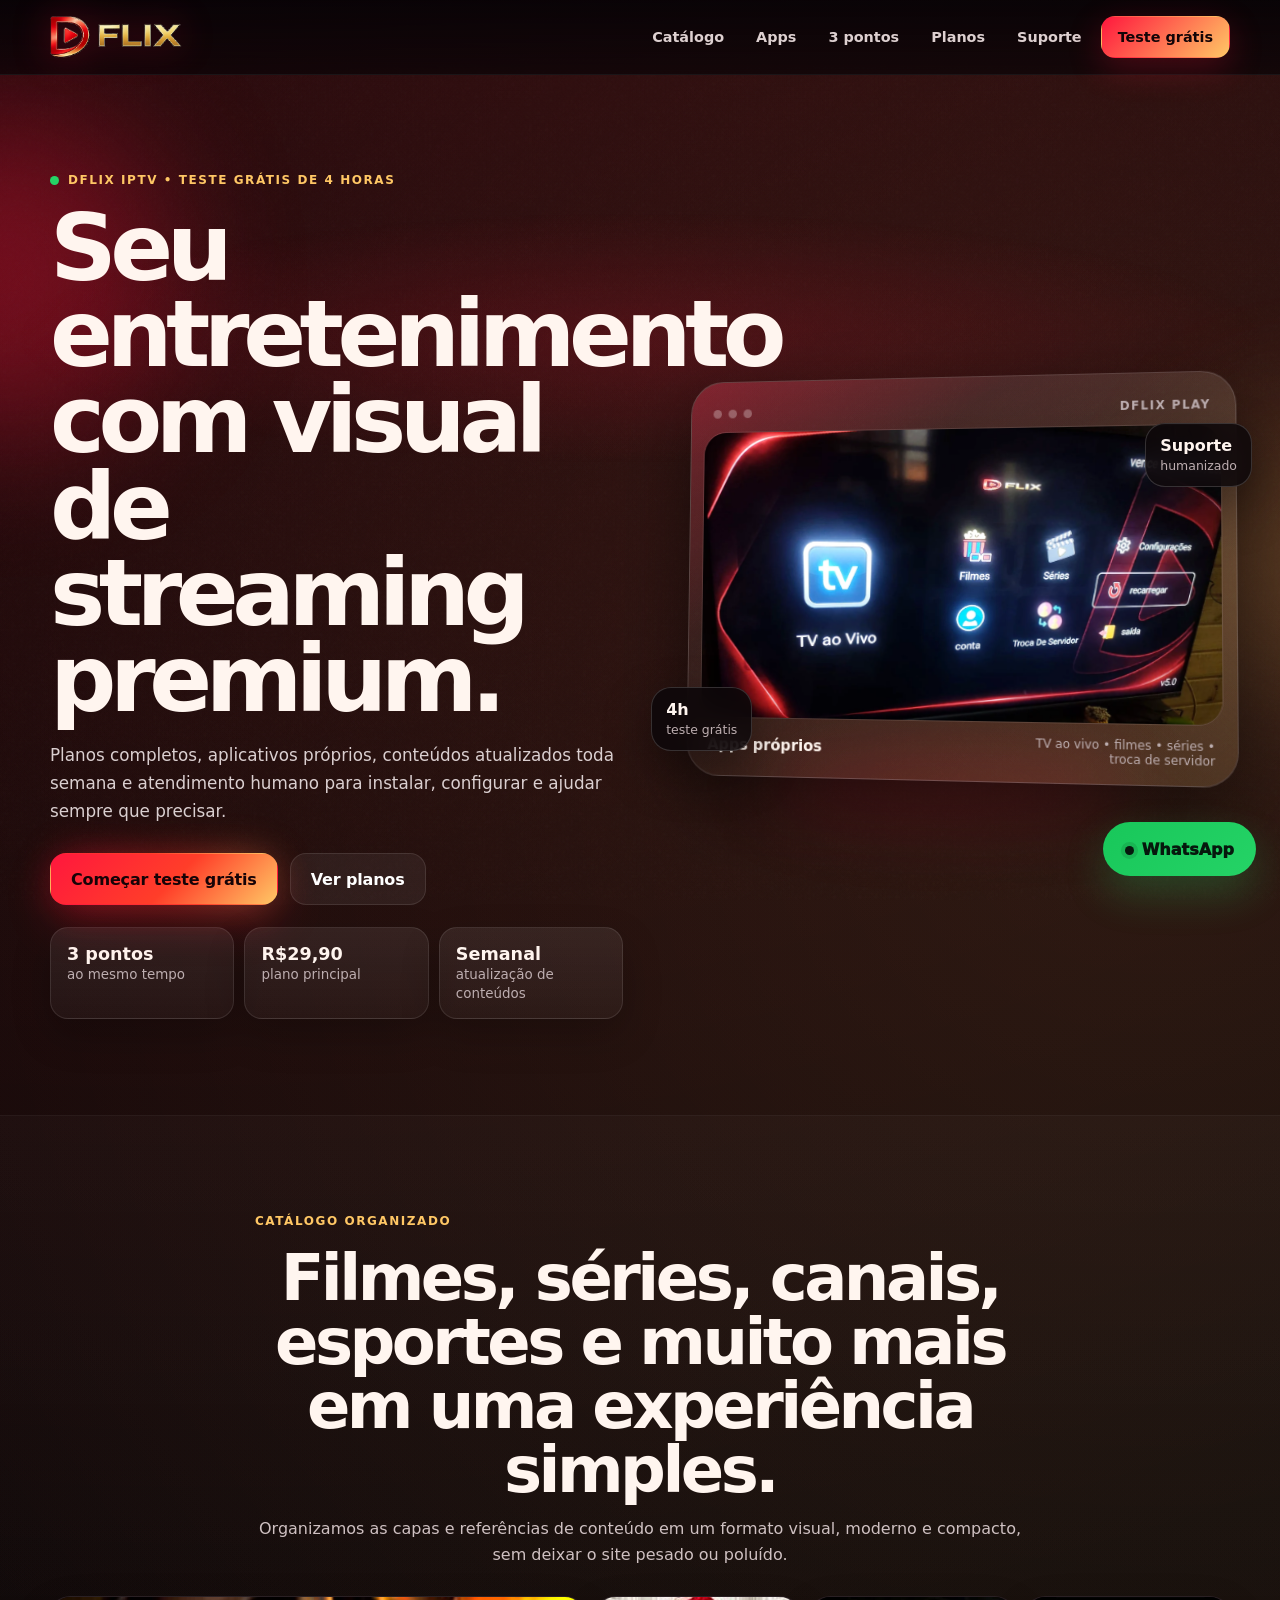
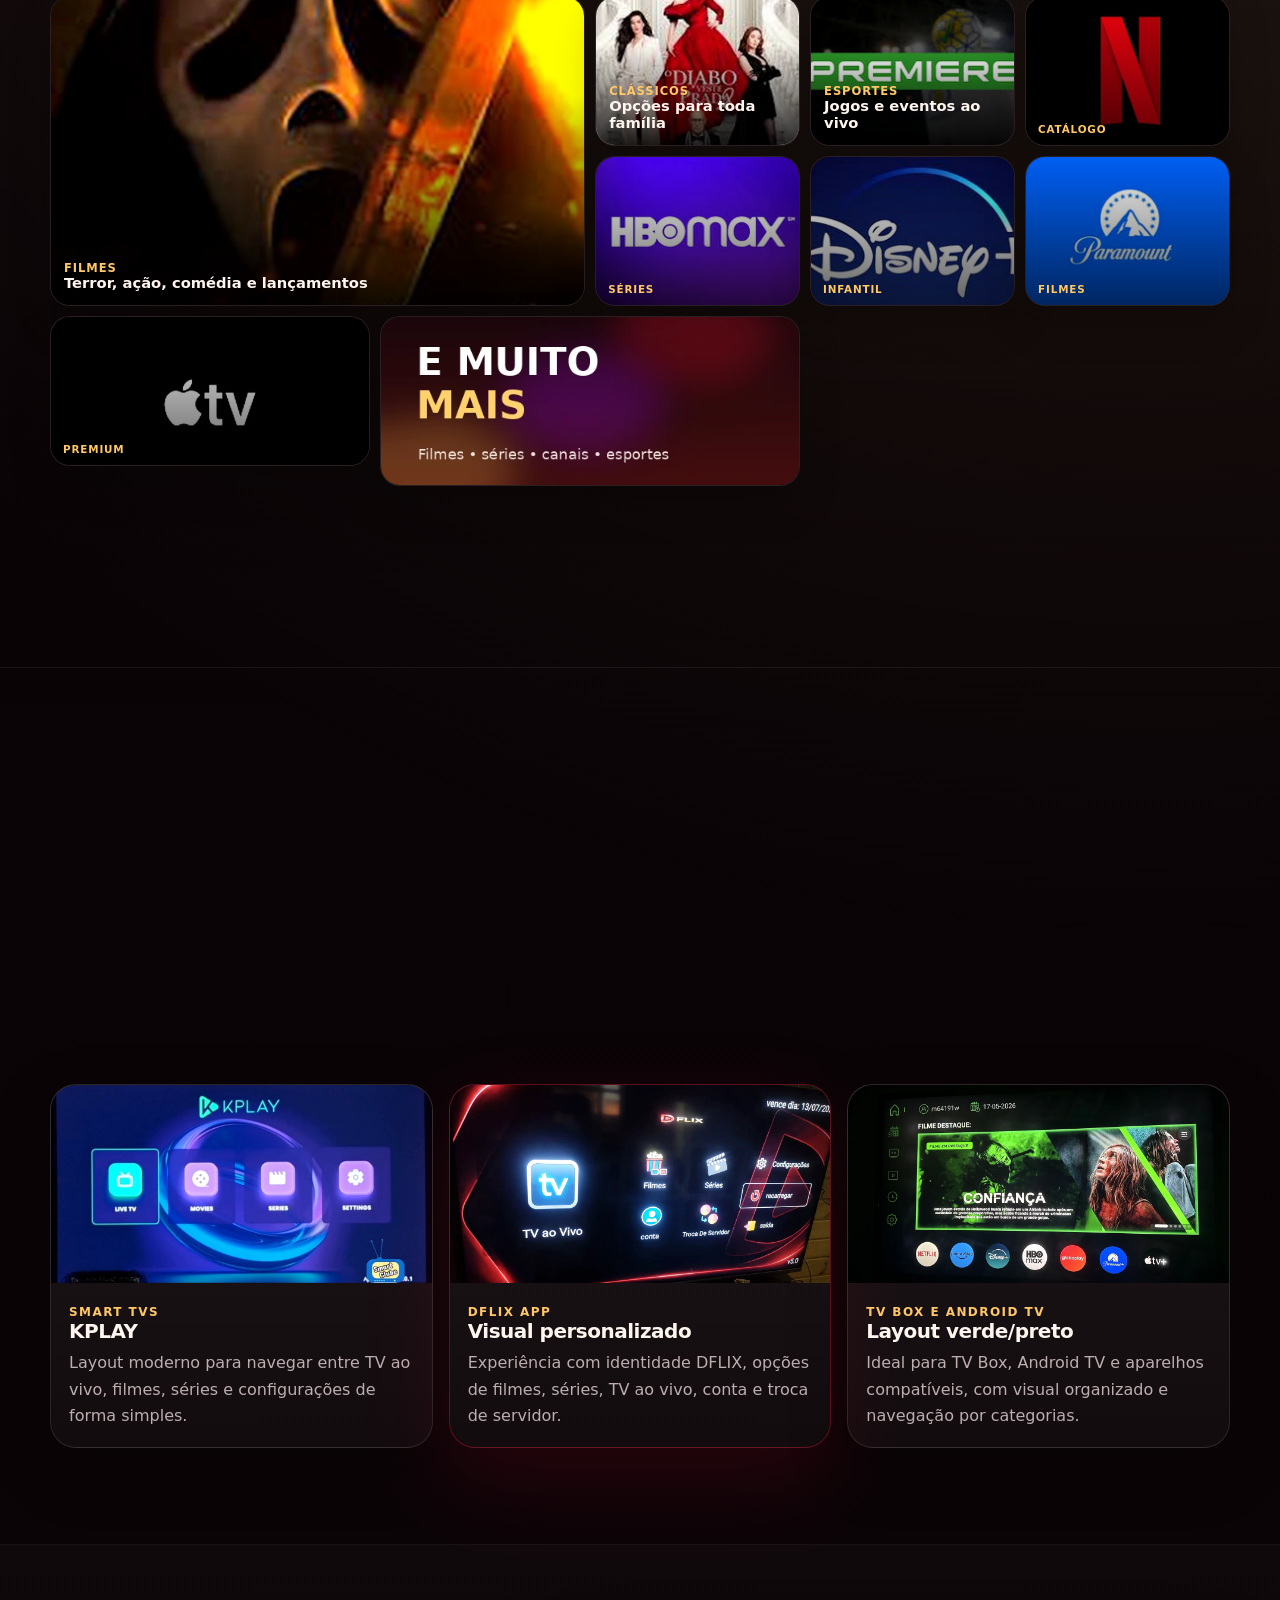
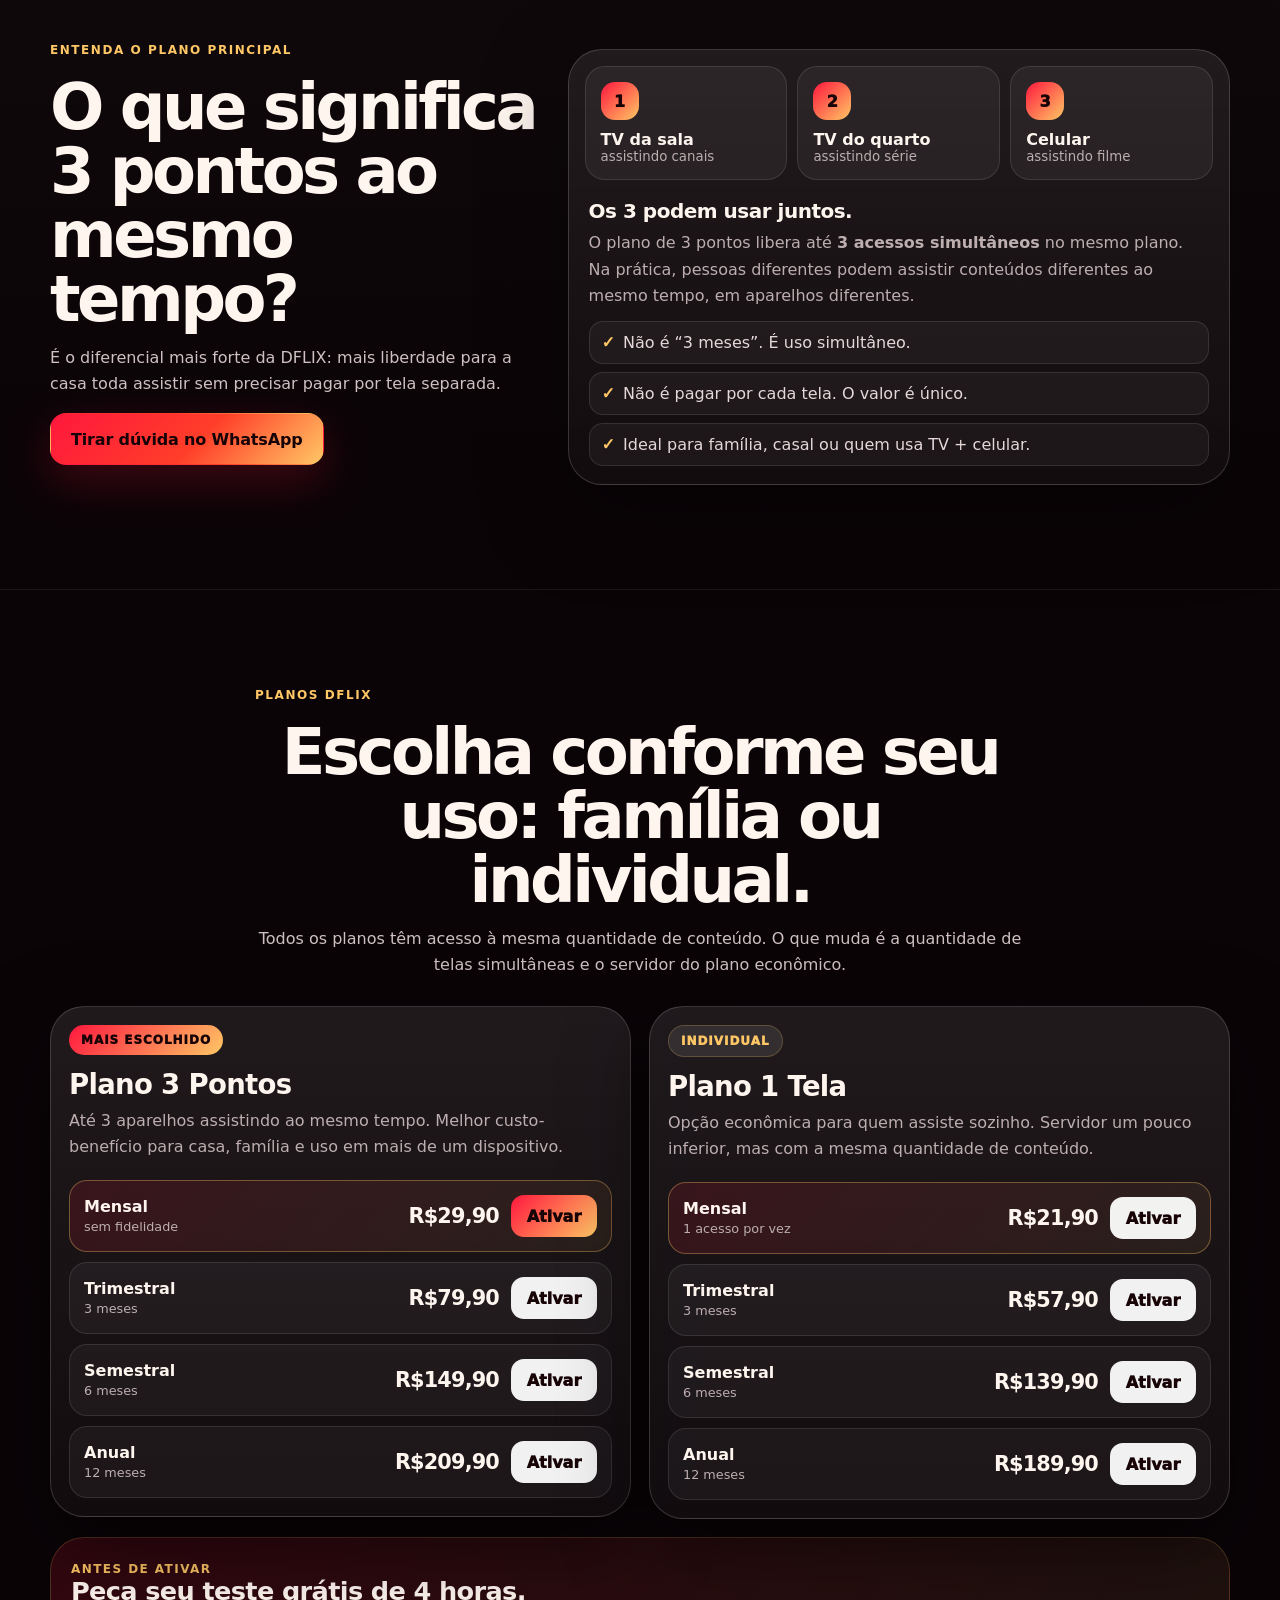
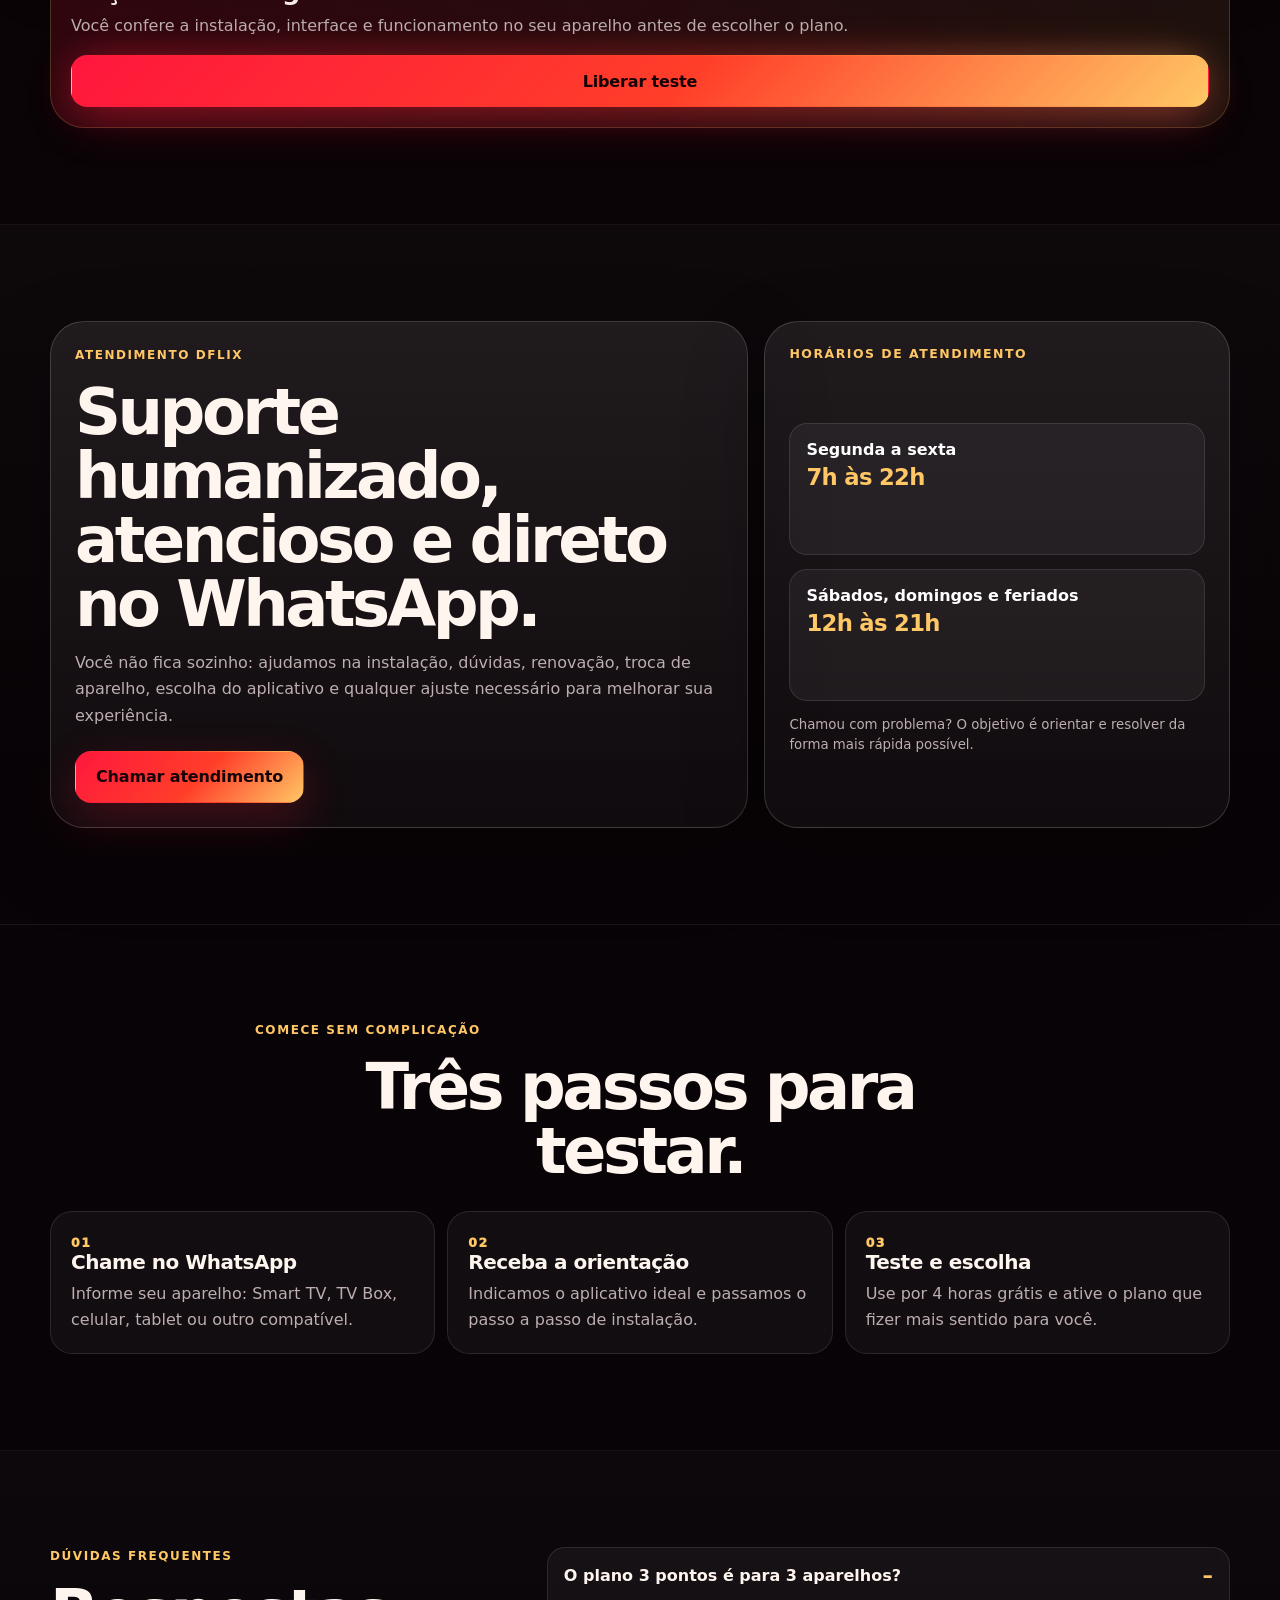
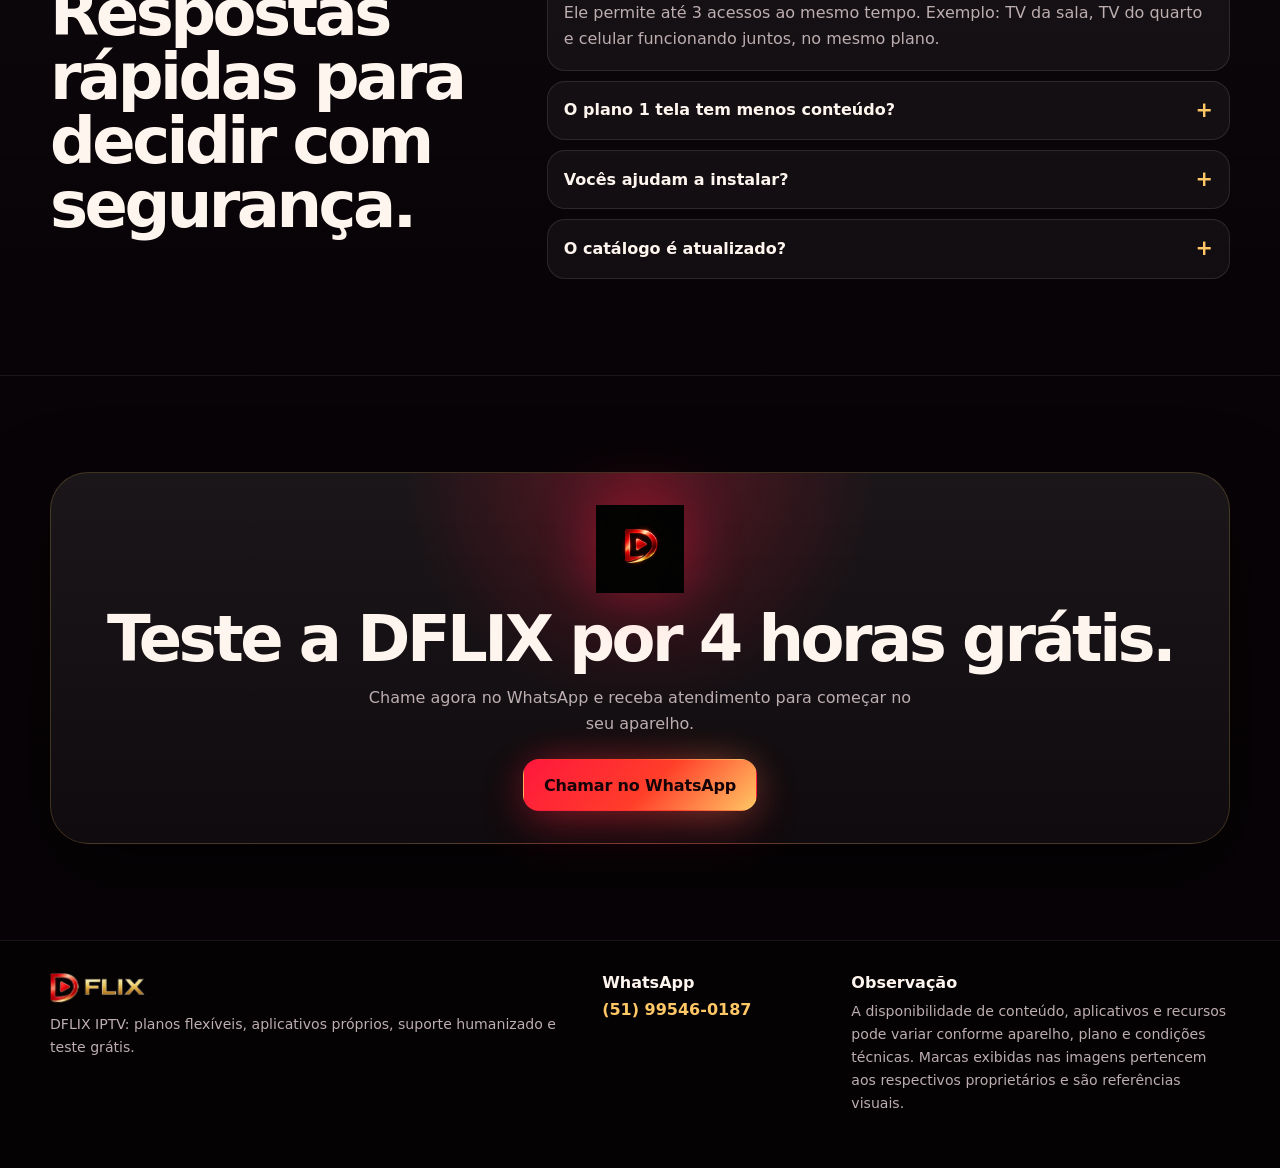
==== index.html @ 3dc9a4ec "Add files via upload" ====
<!DOCTYPE html>
<html lang="pt-BR">
<head>
  <meta charset="UTF-8" />
  <meta name="viewport" content="width=device-width, initial-scale=1.0" />
  <meta name="theme-color" content="#080306" />
  <meta name="description" content="DFLIX IPTV: planos com 3 pontos simultâneos, plano 1 tela, teste grátis de 4 horas, apps próprios e atendimento humanizado todos os dias." />
  <meta property="og:title" content="DFLIX IPTV | Entretenimento completo com atendimento humano" />
  <meta property="og:description" content="Teste grátis de 4 horas. Plano 3 pontos por R$29,90/mês. Atendimento direto pelo WhatsApp." />
  <meta property="og:type" content="website" />
  <meta property="og:image" content="assets/dflix-icon.png" />
  <title>DFLIX IPTV | Streaming premium com suporte humanizado</title>
  <link rel="icon" type="image/png" href="assets/favicon.png" />
  <link rel="apple-touch-icon" href="assets/favicon-180.png" />
  <link rel="preload" href="assets/dflix-logo-transparent.png" as="image" />
  <link rel="stylesheet" href="styles.css" />
</head>
<body>
  <div class="page-glow page-glow-red" aria-hidden="true"></div>
  <div class="page-glow page-glow-gold" aria-hidden="true"></div>
  <div class="noise" aria-hidden="true"></div>

  <header class="topbar" id="topo">
    <nav class="nav" aria-label="Navegação principal">
      <a class="brand" href="#topo" aria-label="DFLIX - início">
        <img src="assets/dflix-logo-transparent.png" alt="DFLIX" />
      </a>
      <button class="menu-btn" type="button" aria-label="Abrir menu" aria-expanded="false" aria-controls="menu-links">
        <span></span><span></span><span></span>
      </button>
      <div class="menu-links" id="menu-links">
        <a href="#catalogo">Catálogo</a>
        <a href="#apps">Apps</a>
        <a href="#pontos">3 pontos</a>
        <a href="#planos">Planos</a>
        <a href="#suporte">Suporte</a>
        <a class="nav-cta" href="https://wa.me/5551995460187?text=Ol%C3%A1%2C%20vim%20pelo%20site%20da%20DFLIX%20e%20quero%20fazer%20um%20teste%20gr%C3%A1tis%20de%204%20horas." target="_blank" rel="noopener">Teste grátis</a>
      </div>
    </nav>
  </header>

  <main>
    <section class="hero section-pad">
      <div class="container hero-grid">
        <div class="hero-copy reveal">
          <p class="eyebrow"><span class="pulse-dot"></span> DFLIX IPTV • teste grátis de 4 horas</p>
          <h1>Seu entretenimento com visual de streaming premium.</h1>
          <p class="hero-text">Planos completos, aplicativos próprios, conteúdos atualizados toda semana e atendimento humano para instalar, configurar e ajudar sempre que precisar.</p>

          <div class="hero-actions">
            <a class="btn btn-primary btn-glow" href="https://wa.me/5551995460187?text=Ol%C3%A1%2C%20quero%20fazer%20o%20teste%20gr%C3%A1tis%20de%204%20horas%20da%20DFLIX." target="_blank" rel="noopener">Começar teste grátis</a>
            <a class="btn btn-soft" href="#planos">Ver planos</a>
          </div>

          <div class="quick-stats" aria-label="Destaques DFLIX">
            <div><strong>3 pontos</strong><span>ao mesmo tempo</span></div>
            <div><strong>R$29,90</strong><span>plano principal</span></div>
            <div><strong>Semanal</strong><span>atualização de conteúdos</span></div>
          </div>
        </div>

        <div class="hero-media reveal delay-1" aria-label="Prévia dos aplicativos DFLIX">
          <div class="screen-shell screen-main">
            <div class="screen-top"><span></span><span></span><span></span><b>DFLIX PLAY</b></div>
            <img src="assets/app-dflix-smart-tv.webp" alt="Layout do aplicativo próprio DFLIX na Smart TV" />
            <div class="screen-caption">
              <strong>Apps próprios</strong>
              <span>TV ao vivo • filmes • séries • troca de servidor</span>
            </div>
          </div>
          <div class="floating-badge badge-one"><b>4h</b><span>teste grátis</span></div>
          <div class="floating-badge badge-two"><b>Suporte</b><span>humanizado</span></div>
        </div>
      </div>
    </section>

    <section class="section-pad catalog-section" id="catalogo">
      <div class="container">
        <div class="section-heading reveal">
          <p class="eyebrow">Catálogo organizado</p>
          <h2>Filmes, séries, canais, esportes e muito mais em uma experiência simples.</h2>
          <p>Organizamos as capas e referências de conteúdo em um formato visual, moderno e compacto, sem deixar o site pesado ou poluído.</p>
        </div>

        <div class="catalog-grid reveal delay-1" aria-label="Prévia de conteúdos e categorias">
          <article class="catalog-card wide">
            <img src="assets/poster-panico.webp" alt="Capa de filme de terror" loading="lazy" />
            <div><span>Filmes</span><strong>Terror, ação, comédia e lançamentos</strong></div>
          </article>
          <article class="catalog-card">
            <img src="assets/poster-diabo-prada.webp" alt="Capa de filme de comédia/drama" loading="lazy" />
            <div><span>Clássicos</span><strong>Opções para toda família</strong></div>
          </article>
          <article class="catalog-card">
            <img src="assets/logo-premiere.webp" alt="Referência de canal esportivo" loading="lazy" />
            <div><span>Esportes</span><strong>Jogos e eventos ao vivo</strong></div>
          </article>
          <article class="catalog-card mini"><img src="assets/logo-netflix.webp" alt="Referência visual de catálogo" loading="lazy" /><span>Catálogo</span></article>
          <article class="catalog-card mini"><img src="assets/logo-hbomax.webp" alt="Referência visual de catálogo" loading="lazy" /><span>Séries</span></article>
          <article class="catalog-card mini"><img src="assets/logo-disney.webp" alt="Referência visual de catálogo" loading="lazy" /><span>Infantil</span></article>
          <article class="catalog-card mini"><img src="assets/logo-paramount.webp" alt="Referência visual de catálogo" loading="lazy" /><span>Filmes</span></article>
          <article class="catalog-card mini"><img src="assets/logo-appletv.webp" alt="Referência visual de catálogo" loading="lazy" /><span>Premium</span></article>
          <article class="catalog-card much-more"><img src="assets/catalogo-muito-mais.webp" alt="E muito mais" loading="lazy" /></article>
        </div>

        <div class="update-strip reveal">
          <div>
            <span>Atualização semanal</span>
            <strong>Novos filmes, séries e episódios renovados toda semana.</strong>
          </div>
          <a href="https://wa.me/5551995460187?text=Ol%C3%A1%2C%20quero%20saber%20mais%20sobre%20o%20cat%C3%A1logo%20atualizado%20da%20DFLIX." target="_blank" rel="noopener">Consultar catálogo</a>
        </div>
      </div>
    </section>

    <section class="section-pad app-section" id="apps">
      <div class="container">
        <div class="section-heading reveal">
          <p class="eyebrow">Aplicativos próprios</p>
          <h2>Interface bonita e prática para cada tipo de aparelho.</h2>
          <p>O suporte indica o melhor app para seu dispositivo e ajuda na configuração para você começar sem complicação.</p>
        </div>

        <div class="apps-grid">
          <article class="app-card reveal">
            <img src="assets/app-kplay-smart-tv.webp" alt="Layout KPLAY para Smart TVs" loading="lazy" />
            <div class="app-info">
              <span>Smart TVs</span>
              <h3>KPLAY</h3>
              <p>Layout moderno para navegar entre TV ao vivo, filmes, séries e configurações de forma simples.</p>
            </div>
          </article>
          <article class="app-card reveal delay-1 featured-app">
            <img src="assets/app-dflix-smart-tv.webp" alt="Layout DFLIX para Smart TVs" loading="lazy" />
            <div class="app-info">
              <span>DFLIX App</span>
              <h3>Visual personalizado</h3>
              <p>Experiência com identidade DFLIX, opções de filmes, séries, TV ao vivo, conta e troca de servidor.</p>
            </div>
          </article>
          <article class="app-card reveal delay-2">
            <img src="assets/app-android-tvbox.webp" alt="Layout verde e preto para TV Box e Android TV" loading="lazy" />
            <div class="app-info">
              <span>TV Box e Android TV</span>
              <h3>Layout verde/preto</h3>
              <p>Ideal para TV Box, Android TV e aparelhos compatíveis, com visual organizado e navegação por categorias.</p>
            </div>
          </article>
        </div>
      </div>
    </section>

    <section class="section-pad points-section" id="pontos">
      <div class="container points-grid">
        <div class="section-heading left reveal">
          <p class="eyebrow">Entenda o plano principal</p>
          <h2>O que significa 3 pontos ao mesmo tempo?</h2>
          <p>É o diferencial mais forte da DFLIX: mais liberdade para a casa toda assistir sem precisar pagar por tela separada.</p>
          <a class="btn btn-primary" href="https://wa.me/5551995460187?text=Ol%C3%A1%2C%20quero%20entender%20melhor%20o%20plano%20de%203%20pontos%20da%20DFLIX." target="_blank" rel="noopener">Tirar dúvida no WhatsApp</a>
        </div>

        <div class="points-card reveal delay-1">
          <div class="points-example">
            <div><span>1</span><strong>TV da sala</strong><small>assistindo canais</small></div>
            <div><span>2</span><strong>TV do quarto</strong><small>assistindo série</small></div>
            <div><span>3</span><strong>Celular</strong><small>assistindo filme</small></div>
          </div>
          <div class="points-explain">
            <h3>Os 3 podem usar juntos.</h3>
            <p>O plano de 3 pontos libera até <b>3 acessos simultâneos</b> no mesmo plano. Na prática, pessoas diferentes podem assistir conteúdos diferentes ao mesmo tempo, em aparelhos diferentes.</p>
            <ul>
              <li>Não é “3 meses”. É uso simultâneo.</li>
              <li>Não é pagar por cada tela. O valor é único.</li>
              <li>Ideal para família, casal ou quem usa TV + celular.</li>
            </ul>
          </div>
        </div>
      </div>
    </section>

    <section class="section-pad plans-section" id="planos">
      <div class="container">
        <div class="section-heading reveal">
          <p class="eyebrow">Planos DFLIX</p>
          <h2>Escolha conforme seu uso: família ou individual.</h2>
          <p>Todos os planos têm acesso à mesma quantidade de conteúdo. O que muda é a quantidade de telas simultâneas e o servidor do plano econômico.</p>
        </div>

        <div class="plans-grid">
          <article class="plan-card premium reveal">
            <div class="plan-top">
              <span class="plan-badge">Mais escolhido</span>
              <h3>Plano 3 Pontos</h3>
              <p>Até 3 aparelhos assistindo ao mesmo tempo. Melhor custo-benefício para casa, família e uso em mais de um dispositivo.</p>
            </div>
            <div class="prices-list">
              <div class="price-row best"><div><b>Mensal</b><span>sem fidelidade</span></div><strong>R$29,90</strong><a href="https://wa.me/5551995460187?text=Ol%C3%A1%2C%20quero%20ativar%20o%20plano%20DFLIX%203%20pontos%20mensal%20por%20R%2429%2C90." target="_blank" rel="noopener">Ativar</a></div>
              <div class="price-row"><div><b>Trimestral</b><span>3 meses</span></div><strong>R$79,90</strong><a href="https://wa.me/5551995460187?text=Ol%C3%A1%2C%20quero%20ativar%20o%20plano%20DFLIX%203%20pontos%20trimestral%20por%20R%2479%2C90." target="_blank" rel="noopener">Ativar</a></div>
              <div class="price-row"><div><b>Semestral</b><span>6 meses</span></div><strong>R$149,90</strong><a href="https://wa.me/5551995460187?text=Ol%C3%A1%2C%20quero%20ativar%20o%20plano%20DFLIX%203%20pontos%20semestral%20por%20R%24149%2C90." target="_blank" rel="noopener">Ativar</a></div>
              <div class="price-row"><div><b>Anual</b><span>12 meses</span></div><strong>R$209,90</strong><a href="https://wa.me/5551995460187?text=Ol%C3%A1%2C%20quero%20ativar%20o%20plano%20DFLIX%203%20pontos%20anual%20por%20R%24209%2C90." target="_blank" rel="noopener">Ativar</a></div>
            </div>
          </article>

          <article class="plan-card economy reveal delay-1">
            <div class="plan-top">
              <span class="plan-badge muted">Individual</span>
              <h3>Plano 1 Tela</h3>
              <p>Opção econômica para quem assiste sozinho. Servidor um pouco inferior, mas com a mesma quantidade de conteúdo.</p>
            </div>
            <div class="prices-list">
              <div class="price-row best"><div><b>Mensal</b><span>1 acesso por vez</span></div><strong>R$21,90</strong><a href="https://wa.me/5551995460187?text=Ol%C3%A1%2C%20quero%20ativar%20o%20plano%20DFLIX%201%20tela%20mensal%20por%20R%2421%2C90." target="_blank" rel="noopener">Ativar</a></div>
              <div class="price-row"><div><b>Trimestral</b><span>3 meses</span></div><strong>R$57,90</strong><a href="https://wa.me/5551995460187?text=Ol%C3%A1%2C%20quero%20ativar%20o%20plano%20DFLIX%201%20tela%20trimestral%20por%20R%2457%2C90." target="_blank" rel="noopener">Ativar</a></div>
              <div class="price-row"><div><b>Semestral</b><span>6 meses</span></div><strong>R$139,90</strong><a href="https://wa.me/5551995460187?text=Ol%C3%A1%2C%20quero%20ativar%20o%20plano%20DFLIX%201%20tela%20semestral%20por%20R%24139%2C90." target="_blank" rel="noopener">Ativar</a></div>
              <div class="price-row"><div><b>Anual</b><span>12 meses</span></div><strong>R$189,90</strong><a href="https://wa.me/5551995460187?text=Ol%C3%A1%2C%20quero%20ativar%20o%20plano%20DFLIX%201%20tela%20anual%20por%20R%24189%2C90." target="_blank" rel="noopener">Ativar</a></div>
            </div>
          </article>
        </div>

        <div class="test-cta reveal">
          <div>
            <span>Antes de ativar</span>
            <h3>Peça seu teste grátis de 4 horas.</h3>
            <p>Você confere a instalação, interface e funcionamento no seu aparelho antes de escolher o plano.</p>
          </div>
          <a class="btn btn-primary btn-glow" href="https://wa.me/5551995460187?text=Ol%C3%A1%2C%20vim%20pelo%20site%20e%20quero%20liberar%20meu%20teste%20gr%C3%A1tis%20de%204%20horas%20na%20DFLIX." target="_blank" rel="noopener">Liberar teste</a>
        </div>
      </div>
    </section>

    <section class="section-pad support-section" id="suporte">
      <div class="container support-grid">
        <div class="support-card reveal">
          <p class="eyebrow">Atendimento DFLIX</p>
          <h2>Suporte humanizado, atencioso e direto no WhatsApp.</h2>
          <p>Você não fica sozinho: ajudamos na instalação, dúvidas, renovação, troca de aparelho, escolha do aplicativo e qualquer ajuste necessário para melhorar sua experiência.</p>
          <a class="btn btn-primary" href="https://wa.me/5551995460187?text=Ol%C3%A1%2C%20preciso%20de%20atendimento%20da%20DFLIX." target="_blank" rel="noopener">Chamar atendimento</a>
        </div>
        <div class="hours-card reveal delay-1">
          <span>Horários de atendimento</span>
          <div><strong>Segunda a sexta</strong><b>7h às 22h</b></div>
          <div><strong>Sábados, domingos e feriados</strong><b>12h às 21h</b></div>
          <small>Chamou com problema? O objetivo é orientar e resolver da forma mais rápida possível.</small>
        </div>
      </div>
    </section>

    <section class="section-pad steps-section">
      <div class="container">
        <div class="section-heading reveal">
          <p class="eyebrow">Comece sem complicação</p>
          <h2>Três passos para testar.</h2>
        </div>
        <div class="steps-grid">
          <article class="step-card reveal"><span>01</span><h3>Chame no WhatsApp</h3><p>Informe seu aparelho: Smart TV, TV Box, celular, tablet ou outro compatível.</p></article>
          <article class="step-card reveal delay-1"><span>02</span><h3>Receba a orientação</h3><p>Indicamos o aplicativo ideal e passamos o passo a passo de instalação.</p></article>
          <article class="step-card reveal delay-2"><span>03</span><h3>Teste e escolha</h3><p>Use por 4 horas grátis e ative o plano que fizer mais sentido para você.</p></article>
        </div>
      </div>
    </section>

    <section class="section-pad faq-section" id="duvidas">
      <div class="container faq-grid">
        <div class="section-heading left reveal">
          <p class="eyebrow">Dúvidas frequentes</p>
          <h2>Respostas rápidas para decidir com segurança.</h2>
        </div>
        <div class="faq-list reveal delay-1">
          <details open>
            <summary>O plano 3 pontos é para 3 aparelhos?</summary>
            <p>Ele permite até 3 acessos ao mesmo tempo. Exemplo: TV da sala, TV do quarto e celular funcionando juntos, no mesmo plano.</p>
          </details>
          <details>
            <summary>O plano 1 tela tem menos conteúdo?</summary>
            <p>Não. Ele possui a mesma quantidade de conteúdo, mas é uma opção individual com servidor um pouco inferior e apenas 1 acesso por vez.</p>
          </details>
          <details>
            <summary>Vocês ajudam a instalar?</summary>
            <p>Sim. O atendimento orienta qual aplicativo usar, como instalar e como acessar em aparelhos compatíveis.</p>
          </details>
          <details>
            <summary>O catálogo é atualizado?</summary>
            <p>Sim. A DFLIX destaca atualização semanal de conteúdos, incluindo filmes, séries e episódios renovados.</p>
          </details>
        </div>
      </div>
    </section>

    <section class="final-cta section-pad">
      <div class="container final-card reveal">
        <img src="assets/dflix-icon.png" alt="DFLIX" />
        <h2>Teste a DFLIX por 4 horas grátis.</h2>
        <p>Chame agora no WhatsApp e receba atendimento para começar no seu aparelho.</p>
        <a class="btn btn-primary btn-glow" href="https://wa.me/5551995460187?text=Ol%C3%A1%2C%20quero%20come%C3%A7ar%20meu%20teste%20gr%C3%A1tis%20de%204%20horas%20da%20DFLIX." target="_blank" rel="noopener">Chamar no WhatsApp</a>
      </div>
    </section>
  </main>

  <footer class="footer">
    <div class="container footer-grid">
      <div>
        <img src="assets/dflix-logo-transparent.png" alt="DFLIX" />
        <p>DFLIX IPTV: planos flexíveis, aplicativos próprios, suporte humanizado e teste grátis.</p>
      </div>
      <div>
        <strong>WhatsApp</strong>
        <a href="https://wa.me/5551995460187" target="_blank" rel="noopener">(51) 99546-0187</a>
      </div>
      <div>
        <strong>Observação</strong>
        <p>A disponibilidade de conteúdo, aplicativos e recursos pode variar conforme aparelho, plano e condições técnicas. Marcas exibidas nas imagens pertencem aos respectivos proprietários e são referências visuais.</p>
      </div>
    </div>
  </footer>

  <a class="whats-float" href="https://wa.me/5551995460187?text=Ol%C3%A1%2C%20vim%20pelo%20site%20da%20DFLIX." target="_blank" rel="noopener" aria-label="Chamar DFLIX no WhatsApp">
    <span>WhatsApp</span>
  </a>

  <script src="script.js"></script>
</body>
</html>
---- styles.css ----
:root{
  --bg:#070306;
  --bg2:#12070a;
  --card:#150b10;
  --card2:#1d0d12;
  --line:rgba(255,255,255,.10);
  --line2:rgba(255,255,255,.16);
  --text:#fff5ef;
  --muted:#bdaeb0;
  --muted2:#8f7e83;
  --red:#ff173d;
  --red2:#bd001f;
  --gold:#ffc765;
  --gold2:#ff9e30;
  --green:#25d366;
  --shadow:0 28px 80px rgba(0,0,0,.50);
  --radius:24px;
  --radius2:34px;
  --max:1180px;
}
*{box-sizing:border-box}
html{scroll-behavior:smooth}
body{
  margin:0;
  font-family:Inter, ui-sans-serif, system-ui, -apple-system, BlinkMacSystemFont, "Segoe UI", Roboto, Arial, sans-serif;
  background:
    radial-gradient(circle at 20% -20%, rgba(255,23,61,.24), transparent 35%),
    radial-gradient(circle at 90% 10%, rgba(255,199,101,.12), transparent 26%),
    linear-gradient(180deg,#050204 0%,#0b0407 44%,#070306 100%);
  color:var(--text);
  min-height:100vh;
  overflow-x:hidden;
  padding-bottom:78px;
}
body.menu-open{overflow:hidden}
a{color:inherit;text-decoration:none}
img{display:block;max-width:100%}
button,input,textarea,select{font:inherit}
.container{width:min(var(--max), calc(100% - 32px)); margin-inline:auto}
.section-pad{padding:72px 0}
.noise{
  position:fixed;inset:0;pointer-events:none;opacity:.045;z-index:-1;
  background-image:url("data:image/svg+xml,%3Csvg viewBox='0 0 300 300' xmlns='http://www.w3.org/2000/svg'%3E%3Cfilter id='n'%3E%3CfeTurbulence baseFrequency='.72' numOctaves='3' stitchTiles='stitch'/%3E%3C/filter%3E%3Crect width='300' height='300' filter='url(%23n)' opacity='.55'/%3E%3C/svg%3E");
}
.page-glow{position:fixed;filter:blur(70px);opacity:.35;pointer-events:none;z-index:-2;border-radius:999px}
.page-glow-red{width:330px;height:330px;background:var(--red);left:-160px;top:110px}
.page-glow-gold{width:280px;height:280px;background:var(--gold);right:-180px;top:420px;opacity:.20}
.topbar{
  position:sticky;top:0;z-index:20;
  background:linear-gradient(180deg,rgba(7,3,6,.94),rgba(7,3,6,.68));
  backdrop-filter:blur(18px);
  border-bottom:1px solid rgba(255,255,255,.07);
}
.nav{height:74px;width:min(var(--max),calc(100% - 28px));margin:auto;display:flex;align-items:center;justify-content:space-between;gap:16px}
.brand{display:flex;align-items:center;min-width:0}
.brand img{height:34px;width:auto;filter:drop-shadow(0 0 18px rgba(255,23,61,.35))}
.menu-btn{width:44px;height:44px;border:1px solid var(--line);background:rgba(255,255,255,.05);border-radius:14px;display:grid;place-content:center;gap:5px;color:var(--text);cursor:pointer}
.menu-btn span{display:block;width:18px;height:2px;border-radius:10px;background:currentColor;transition:.25s}
.menu-btn[aria-expanded="true"] span:nth-child(1){transform:translateY(7px) rotate(45deg)}
.menu-btn[aria-expanded="true"] span:nth-child(2){opacity:0}
.menu-btn[aria-expanded="true"] span:nth-child(3){transform:translateY(-7px) rotate(-45deg)}
.menu-links{
  position:fixed;left:14px;right:14px;top:84px;
  padding:18px;background:rgba(18,7,10,.96);border:1px solid var(--line);border-radius:22px;box-shadow:var(--shadow);
  display:grid;gap:10px;transform:translateY(-10px);opacity:0;pointer-events:none;transition:.22s;
}
.menu-links.open{transform:translateY(0);opacity:1;pointer-events:auto}
.menu-links a{padding:13px 14px;border-radius:14px;color:#f2e7e4;font-weight:750;border:1px solid transparent}
.menu-links a:hover{border-color:var(--line);background:rgba(255,255,255,.05)}
.nav-cta{background:linear-gradient(135deg,var(--red),var(--gold));color:#130407!important;text-align:center;box-shadow:0 10px 34px rgba(255,23,61,.24)}
.eyebrow{letter-spacing:.13em;text-transform:uppercase;color:var(--gold);font-size:.75rem;font-weight:900;margin:0 0 14px;display:flex;align-items:center;gap:9px}
.pulse-dot{width:9px;height:9px;border-radius:50%;background:var(--green);box-shadow:0 0 0 0 rgba(37,211,102,.8);animation:pulse 1.8s infinite}
@keyframes pulse{70%{box-shadow:0 0 0 13px rgba(37,211,102,0)}100%{box-shadow:0 0 0 0 rgba(37,211,102,0)}}
h1,h2,h3,p{margin-top:0}
h1{font-size:clamp(2.45rem,12vw,5.8rem);line-height:.93;letter-spacing:-.07em;margin-bottom:20px;max-width:860px}
h2{font-size:clamp(2rem,8vw,4rem);line-height:1;letter-spacing:-.055em;margin-bottom:14px}
h3{font-size:1.25rem;line-height:1.1;margin-bottom:8px;letter-spacing:-.025em}
p{color:var(--muted);line-height:1.64}
.hero{position:relative;overflow:hidden;padding-top:54px}
.hero:before{content:"";position:absolute;inset:8% -20% auto -20%;height:360px;background:radial-gradient(closest-side,rgba(255,23,61,.16),transparent 70%);pointer-events:none}
.hero-grid{display:grid;gap:42px;align-items:center;position:relative}
.hero-copy{position:relative;z-index:1}.hero-text{font-size:1.05rem;max-width:620px;color:#dacfd0}.hero-actions{display:flex;flex-direction:column;gap:12px;margin:28px 0 22px}
.btn{min-height:52px;display:inline-flex;align-items:center;justify-content:center;border-radius:16px;padding:0 20px;font-weight:900;letter-spacing:-.01em;border:1px solid transparent;transition:.2s;cursor:pointer;text-align:center}
.btn:hover{transform:translateY(-2px)}
.btn-primary{background:linear-gradient(135deg,var(--red) 0%,#ff3e29 54%,var(--gold) 100%);color:#160307;box-shadow:0 16px 45px rgba(255,23,61,.22)}
.btn-glow{position:relative}.btn-glow:after{content:"";position:absolute;inset:7px;border-radius:inherit;filter:blur(22px);background:inherit;z-index:-1;opacity:.52}
.btn-soft{background:rgba(255,255,255,.06);border-color:var(--line);color:#fff}.btn-soft:hover{background:rgba(255,255,255,.09)}
.quick-stats{display:grid;grid-template-columns:1fr;gap:10px;margin-top:22px}
.quick-stats div{border:1px solid var(--line);background:linear-gradient(180deg,rgba(255,255,255,.08),rgba(255,255,255,.035));border-radius:18px;padding:16px;box-shadow:0 16px 38px rgba(0,0,0,.22)}
.quick-stats strong{font-size:1.1rem;display:block}.quick-stats span{font-size:.84rem;color:var(--muted)}
.hero-media{position:relative;min-height:330px}.screen-shell{background:linear-gradient(180deg,rgba(255,255,255,.09),rgba(255,255,255,.03));border:1px solid var(--line2);border-radius:28px;padding:10px;box-shadow:var(--shadow);position:relative;overflow:hidden}
.screen-shell:before{content:"";position:absolute;inset:-1px;background:linear-gradient(140deg,rgba(255,23,61,.55),transparent 32%,rgba(255,199,101,.25));opacity:.5;pointer-events:none}.screen-top{height:38px;display:flex;align-items:center;gap:7px;padding:0 10px;position:relative;z-index:1}.screen-top span{width:9px;height:9px;border-radius:50%;background:rgba(255,255,255,.28)}.screen-top b{margin-left:auto;font-size:.72rem;color:var(--muted);letter-spacing:.12em}.screen-shell img{width:100%;aspect-ratio:16/9;object-fit:cover;border-radius:20px;position:relative;z-index:1;border:1px solid rgba(255,255,255,.10)}
.screen-caption{display:flex;justify-content:space-between;gap:12px;align-items:center;padding:13px 8px 4px;position:relative;z-index:1}.screen-caption strong{font-size:.95rem}.screen-caption span{font-size:.74rem;color:var(--muted);text-align:right;max-width:190px}
.floating-badge{position:absolute;z-index:4;background:rgba(13,7,10,.86);border:1px solid var(--line2);box-shadow:0 20px 48px rgba(0,0,0,.35);border-radius:20px;padding:12px 14px;backdrop-filter:blur(14px)}
.floating-badge b{display:block}.floating-badge span{font-size:.78rem;color:var(--muted)}.badge-one{left:-3px;bottom:16px}.badge-two{right:-3px;top:10px}
.section-heading{text-align:center;max-width:770px;margin:0 auto 28px}.section-heading.left{text-align:left;margin-left:0}.section-heading p:not(.eyebrow){font-size:1rem;color:#cfc1c2}.catalog-section,.points-section,.support-section,.faq-section{position:relative;background:linear-gradient(180deg,rgba(255,255,255,.025),rgba(255,255,255,.00));border-top:1px solid rgba(255,255,255,.06);border-bottom:1px solid rgba(255,255,255,.05)}
.catalog-grid{display:grid;grid-template-columns:repeat(2,1fr);gap:10px}.catalog-card{min-height:156px;border:1px solid var(--line);border-radius:20px;background:#12070b;overflow:hidden;position:relative;box-shadow:0 18px 40px rgba(0,0,0,.22)}
.catalog-card img{width:100%;height:100%;object-fit:cover;transition:.45s}.catalog-card:hover img{transform:scale(1.05)}
.catalog-card:after{content:"";position:absolute;inset:0;background:linear-gradient(180deg,transparent 32%,rgba(0,0,0,.86));pointer-events:none}.catalog-card div{position:absolute;left:13px;right:13px;bottom:13px;z-index:2}.catalog-card span{display:block;color:var(--gold);font-size:.72rem;text-transform:uppercase;letter-spacing:.08em;font-weight:900}.catalog-card strong{display:block;font-size:.92rem;line-height:1.15}.catalog-card.wide{grid-column:1/-1;min-height:190px}.catalog-card.mini{min-height:112px;display:grid;place-items:center}.catalog-card.mini:after{background:linear-gradient(180deg,rgba(0,0,0,.05),rgba(0,0,0,.62))}.catalog-card.mini span{position:absolute;left:12px;bottom:10px;z-index:2;font-size:.65rem}.catalog-card.much-more{grid-column:1/-1;min-height:170px}.catalog-card.much-more:after{display:none}
.update-strip{display:grid;gap:14px;margin-top:14px;padding:18px;border:1px solid rgba(255,199,101,.20);border-radius:22px;background:linear-gradient(135deg,rgba(255,23,61,.15),rgba(255,199,101,.07));align-items:center}.update-strip span{color:var(--gold);text-transform:uppercase;letter-spacing:.12em;font-size:.72rem;font-weight:900}.update-strip strong{display:block;font-size:1.05rem}.update-strip a{display:inline-flex;align-items:center;justify-content:center;background:#fff;color:#150407;border-radius:14px;padding:13px 16px;font-weight:900}
.apps-grid{display:grid;gap:16px}.app-card{background:linear-gradient(180deg,rgba(255,255,255,.08),rgba(255,255,255,.035));border:1px solid var(--line);border-radius:26px;overflow:hidden;box-shadow:0 22px 58px rgba(0,0,0,.28)}.app-card img{width:100%;aspect-ratio:16/9;object-fit:cover}.app-info{padding:18px}.app-info span{color:var(--gold);font-size:.75rem;text-transform:uppercase;letter-spacing:.12em;font-weight:900}.app-info p{margin-bottom:0}.featured-app{border-color:rgba(255,23,61,.32);box-shadow:0 30px 90px rgba(255,23,61,.12)}
.points-grid{display:grid;gap:28px;align-items:center}.points-card{background:linear-gradient(180deg,rgba(255,255,255,.08),rgba(255,255,255,.035));border:1px solid var(--line2);border-radius:var(--radius2);padding:16px;box-shadow:var(--shadow)}.points-example{display:grid;grid-template-columns:1fr;gap:10px;margin-bottom:14px}.points-example div{border:1px solid var(--line);border-radius:20px;background:rgba(255,255,255,.05);padding:15px;display:grid;grid-template-columns:auto 1fr;column-gap:12px;align-items:center}.points-example span{grid-row:1/3;width:38px;height:38px;border-radius:14px;display:grid;place-items:center;background:linear-gradient(135deg,var(--red),var(--gold));color:#180407;font-weight:1000}.points-example strong{display:block}.points-example small{color:var(--muted)}.points-explain{padding:6px 4px 2px}.points-explain p{margin-bottom:12px}.points-explain ul{margin:0;padding:0;display:grid;gap:8px;list-style:none}.points-explain li{color:#e5d8d8;background:rgba(255,255,255,.045);border:1px solid var(--line);border-radius:14px;padding:11px 12px}.points-explain li:before{content:"✓";color:var(--gold);font-weight:1000;margin-right:8px}
.plans-grid{display:grid;gap:18px}.plan-card{border:1px solid var(--line2);border-radius:var(--radius2);padding:18px;background:linear-gradient(180deg,rgba(255,255,255,.09),rgba(255,255,255,.035));box-shadow:var(--shadow);position:relative;overflow:hidden}.plan-card:before{content:"";position:absolute;inset:-50% -20% auto auto;width:260px;height:260px;background:radial-gradient(circle,rgba(255,23,61,.25),transparent 70%);pointer-events:none}.plan-card.economy:before{background:radial-gradient(circle,rgba(255,199,101,.20),transparent 70%)}.plan-top{position:relative}.plan-badge{display:inline-flex;background:linear-gradient(135deg,var(--red),var(--gold));color:#170306;border-radius:999px;padding:8px 12px;font-weight:1000;font-size:.75rem;text-transform:uppercase;letter-spacing:.08em}.plan-badge.muted{background:rgba(255,255,255,.09);color:var(--gold);border:1px solid rgba(255,199,101,.22)}.plan-top h3{font-size:1.72rem;margin-top:14px}.prices-list{display:grid;gap:10px;margin-top:20px}.price-row{display:grid;grid-template-columns:1fr auto;gap:12px;align-items:center;border:1px solid var(--line);background:rgba(255,255,255,.045);padding:14px;border-radius:18px}.price-row.best{border-color:rgba(255,199,101,.35);background:linear-gradient(135deg,rgba(255,23,61,.13),rgba(255,199,101,.07))}.price-row b{display:block}.price-row span{font-size:.8rem;color:var(--muted)}.price-row strong{font-size:1.3rem;letter-spacing:-.04em}.price-row a{grid-column:1/-1;display:flex;align-items:center;justify-content:center;border-radius:13px;background:rgba(255,255,255,.94);color:#180407;min-height:42px;font-weight:1000}.premium .price-row.best a{background:linear-gradient(135deg,var(--red),var(--gold))}
.test-cta{margin-top:18px;border:1px solid rgba(255,199,101,.20);border-radius:var(--radius2);padding:20px;background:linear-gradient(135deg,rgba(255,23,61,.17),rgba(255,199,101,.08));display:grid;gap:16px;align-items:center}.test-cta span{color:var(--gold);text-transform:uppercase;letter-spacing:.12em;font-size:.75rem;font-weight:900}.test-cta h3{font-size:1.6rem}.test-cta p{margin-bottom:0}
.support-grid{display:grid;gap:16px}.support-card,.hours-card{border:1px solid var(--line2);border-radius:var(--radius2);padding:24px;background:linear-gradient(180deg,rgba(255,255,255,.08),rgba(255,255,255,.035));box-shadow:0 28px 80px rgba(0,0,0,.32)}.support-card p:not(.eyebrow){margin-bottom:22px}.hours-card{display:grid;gap:14px}.hours-card>span{color:var(--gold);text-transform:uppercase;font-size:.78rem;letter-spacing:.12em;font-weight:900}.hours-card div{border:1px solid var(--line);border-radius:18px;padding:16px;background:rgba(255,255,255,.05)}.hours-card strong{display:block;color:#fff;margin-bottom:5px}.hours-card b{font-size:1.42rem;color:var(--gold);letter-spacing:-.03em}.hours-card small{color:var(--muted);line-height:1.5}
.steps-grid{display:grid;gap:12px}.step-card{border:1px solid var(--line);border-radius:22px;padding:20px;background:rgba(255,255,255,.045)}.step-card span{color:var(--gold);font-weight:1000;font-size:.78rem;letter-spacing:.12em}.step-card p{margin-bottom:0}.faq-grid{display:grid;gap:22px}.faq-list{display:grid;gap:10px}details{border:1px solid var(--line);background:rgba(255,255,255,.045);border-radius:18px;padding:16px}summary{cursor:pointer;font-weight:900;list-style:none;display:flex;align-items:center;justify-content:space-between;gap:12px}summary::-webkit-details-marker{display:none}summary:after{content:"+";color:var(--gold);font-size:1.3rem}details[open] summary:after{content:"–"}details p{margin:12px 0 0}.final-cta{padding-top:40px}.final-card{text-align:center;border:1px solid rgba(255,199,101,.20);border-radius:38px;padding:32px 20px;background:radial-gradient(circle at 50% 0%,rgba(255,23,61,.28),transparent 34%),linear-gradient(180deg,rgba(255,255,255,.08),rgba(255,255,255,.035));box-shadow:var(--shadow)}.final-card img{width:88px;margin:0 auto 14px;filter:drop-shadow(0 0 28px rgba(255,23,61,.45))}.final-card p{max-width:560px;margin:0 auto 22px}
.footer{border-top:1px solid rgba(255,255,255,.08);padding:32px 0 110px;background:#050204}.footer-grid{display:grid;gap:22px}.footer img{height:30px;width:auto;margin-bottom:10px}.footer p{font-size:.88rem;margin-bottom:0}.footer strong{display:block;margin-bottom:8px}.footer a{color:var(--gold);font-weight:900}.whats-float{position:fixed;left:16px;right:16px;bottom:14px;z-index:18;min-height:54px;border-radius:18px;background:linear-gradient(135deg,#18c75a,#25d366);color:#06180d;display:flex;align-items:center;justify-content:center;font-weight:1000;box-shadow:0 18px 42px rgba(37,211,102,.24)}.whats-float span:before{content:"";display:inline-block;width:9px;height:9px;background:#06180d;border-radius:50%;margin-right:8px;box-shadow:0 0 0 4px rgba(6,24,13,.12)}
.reveal{opacity:0;transform:translateY(18px);transition:opacity .65s ease, transform .65s ease}.reveal.show{opacity:1;transform:none}.delay-1{transition-delay:.08s}.delay-2{transition-delay:.16s}
@media (min-width:520px){.hero-actions{flex-direction:row}.quick-stats{grid-template-columns:repeat(3,1fr)}.catalog-grid{grid-template-columns:repeat(3,1fr)}.catalog-card.wide{grid-column:span 2}.catalog-card.much-more{grid-column:span 2}.price-row{grid-template-columns:1fr auto 86px}.price-row a{grid-column:auto}.whats-float{left:auto;right:20px;width:auto;padding:0 22px}.footer{padding-bottom:52px}}
@media (min-width:820px){body{padding-bottom:0}.section-pad{padding:96px 0}.menu-btn{display:none}.menu-links{position:static;display:flex;align-items:center;gap:6px;transform:none;opacity:1;pointer-events:auto;background:transparent;border:0;box-shadow:none;padding:0}.menu-links a{font-size:.9rem;padding:10px 12px;color:#ddd0d0}.nav-cta{padding:12px 16px!important}.brand img{height:42px}.hero{padding-top:86px}.hero-grid{grid-template-columns:minmax(0,1.02fr) minmax(360px,.98fr);gap:56px}.hero-media{min-height:430px}.hero-copy{padding-top:10px}.screen-shell{border-radius:34px;padding:13px}.screen-shell img{border-radius:24px}.badge-one{left:-28px;bottom:54px}.badge-two{right:-22px;top:48px}.catalog-grid{grid-template-columns:1.25fr .8fr .8fr .8fr .8fr;grid-auto-rows:150px}.catalog-card{min-height:0}.catalog-card.wide{grid-column:span 2;grid-row:span 2}.catalog-card.mini{min-height:0}.catalog-card.much-more{grid-column:span 2}.update-strip{grid-template-columns:1fr auto;padding:22px 24px}.apps-grid{grid-template-columns:repeat(3,1fr);align-items:stretch}.app-card{display:flex;flex-direction:column}.app-card img{height:198px}.app-info{flex:1}.points-grid{grid-template-columns:.85fr 1.15fr}.points-example{grid-template-columns:repeat(3,1fr)}.points-example div{grid-template-columns:1fr}.points-example span{grid-row:auto;margin-bottom:10px}.plans-grid{grid-template-columns:1fr 1fr;align-items:start}.support-grid{grid-template-columns:1.2fr .8fr}.steps-grid{grid-template-columns:repeat(3,1fr)}.faq-grid{grid-template-columns:.82fr 1.18fr}.footer-grid{grid-template-columns:1.4fr .6fr 1fr;align-items:start}.whats-float{left:auto;right:24px;bottom:24px;border-radius:999px}}
@media (min-width:1080px){.catalog-card.wide{grid-column:span 2;grid-row:span 2}.screen-main{transform:perspective(900px) rotateY(-6deg) rotateX(2deg)}.hero-media:after{content:"";position:absolute;width:68%;height:70px;left:15%;bottom:-16px;background:rgba(255,23,61,.18);filter:blur(34px);border-radius:50%;z-index:-1}.app-card:hover,.catalog-card:hover,.plan-card:hover{transform:translateY(-4px)}.app-card,.catalog-card,.plan-card{transition:.28s}}
@media (prefers-reduced-motion:reduce){*{scroll-behavior:auto!important;animation:none!important;transition:none!important}.reveal{opacity:1;transform:none}}
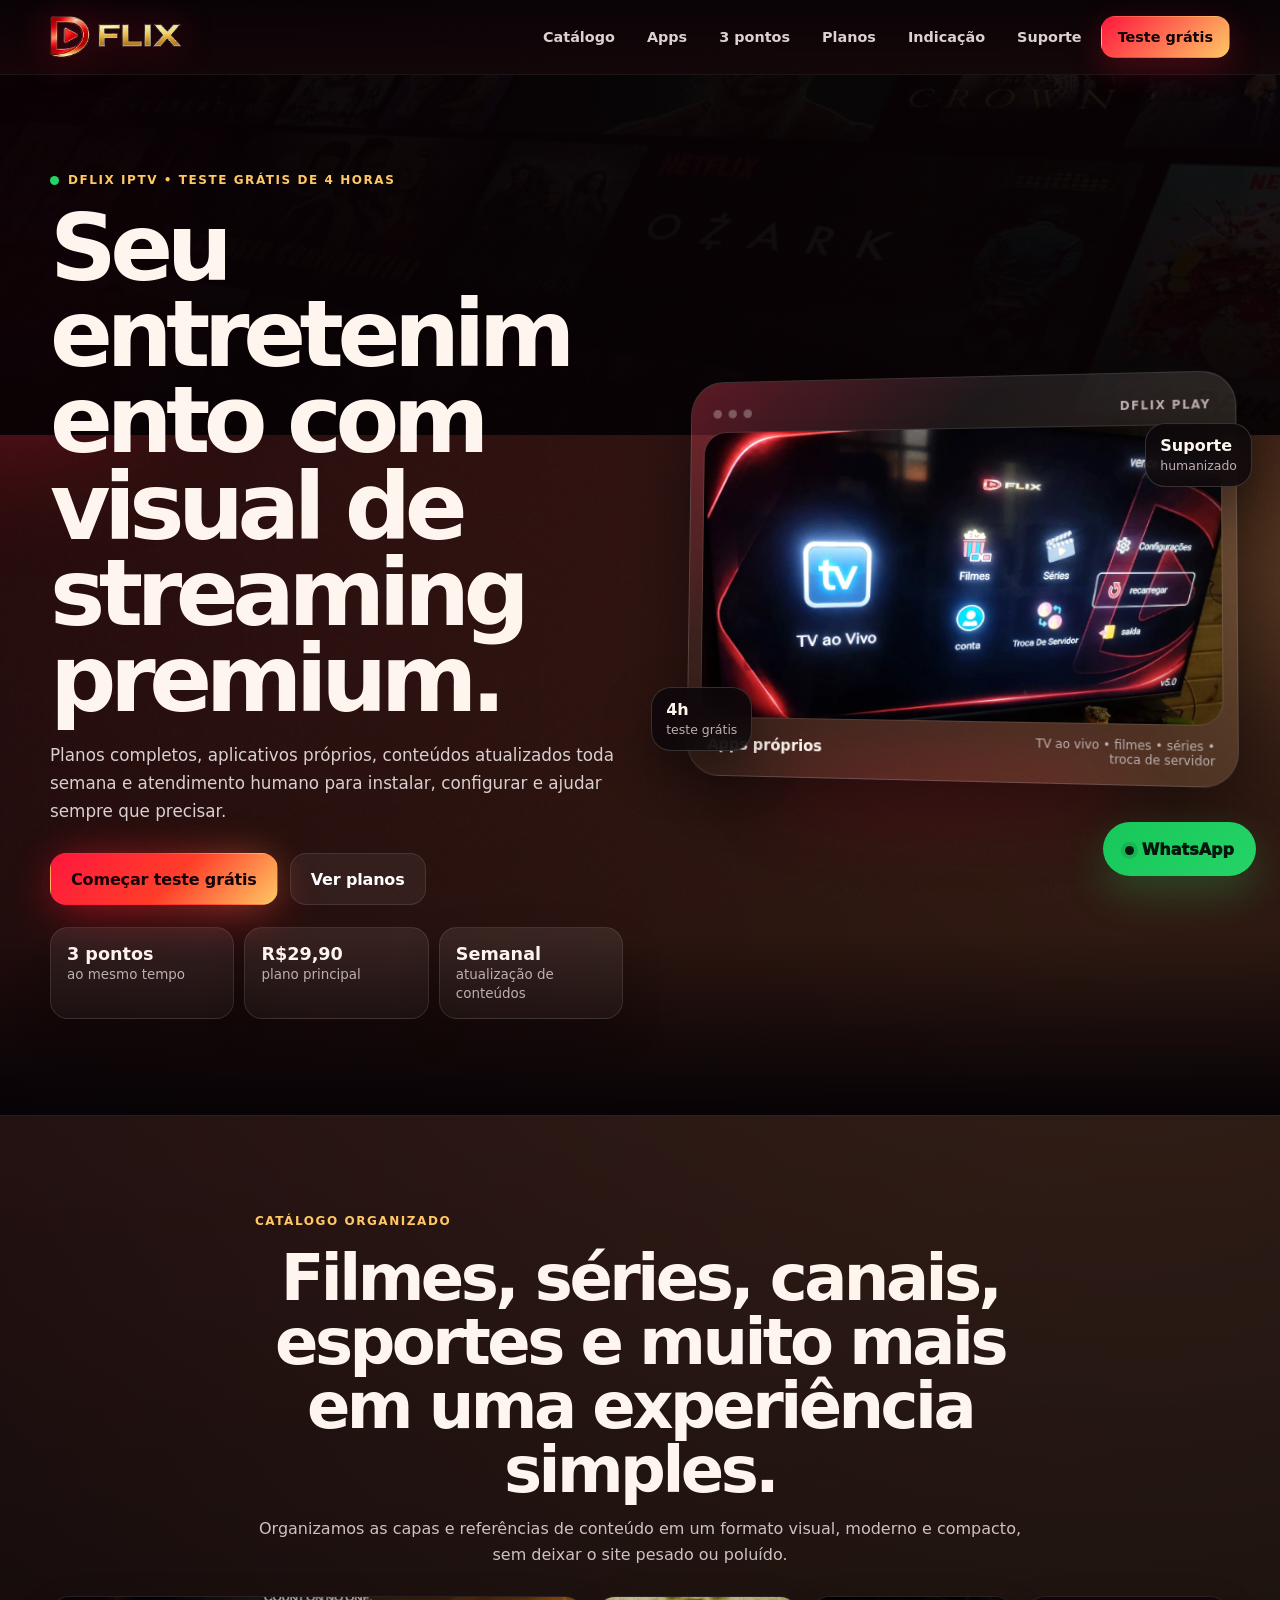
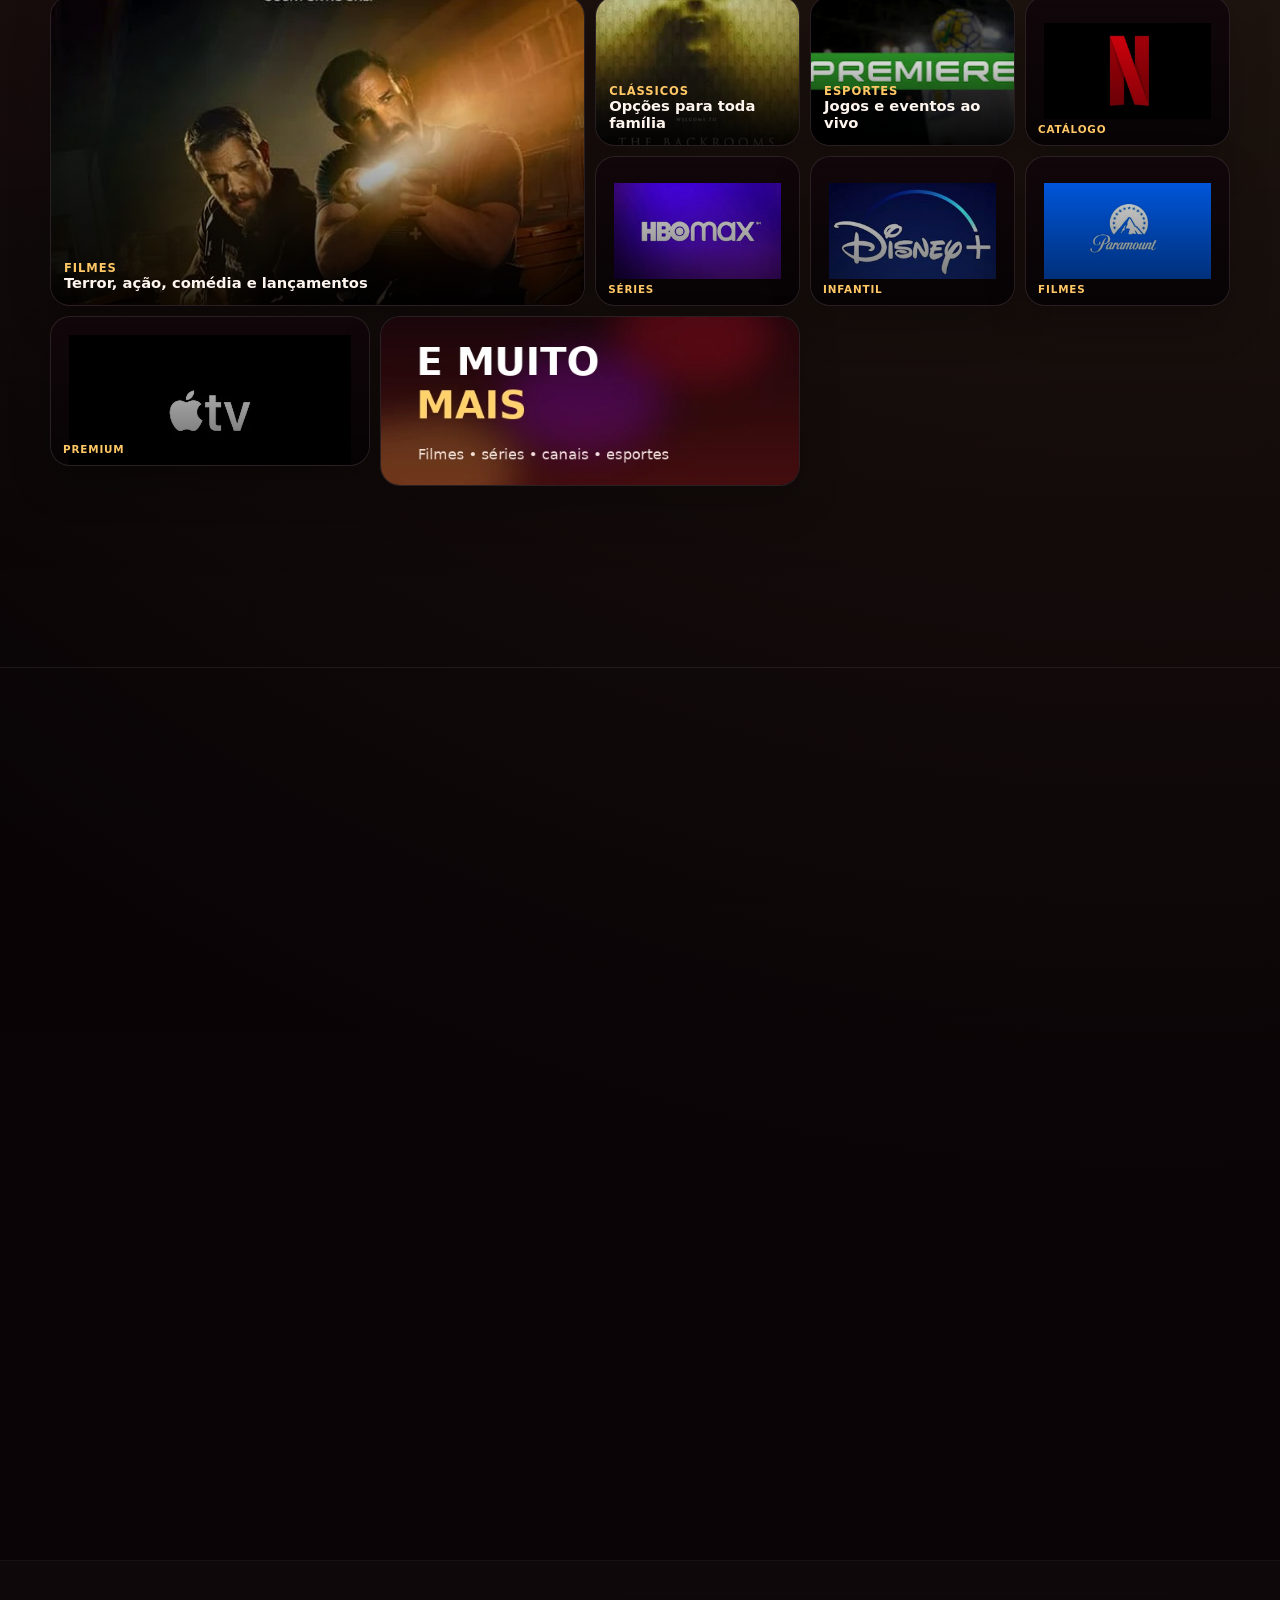
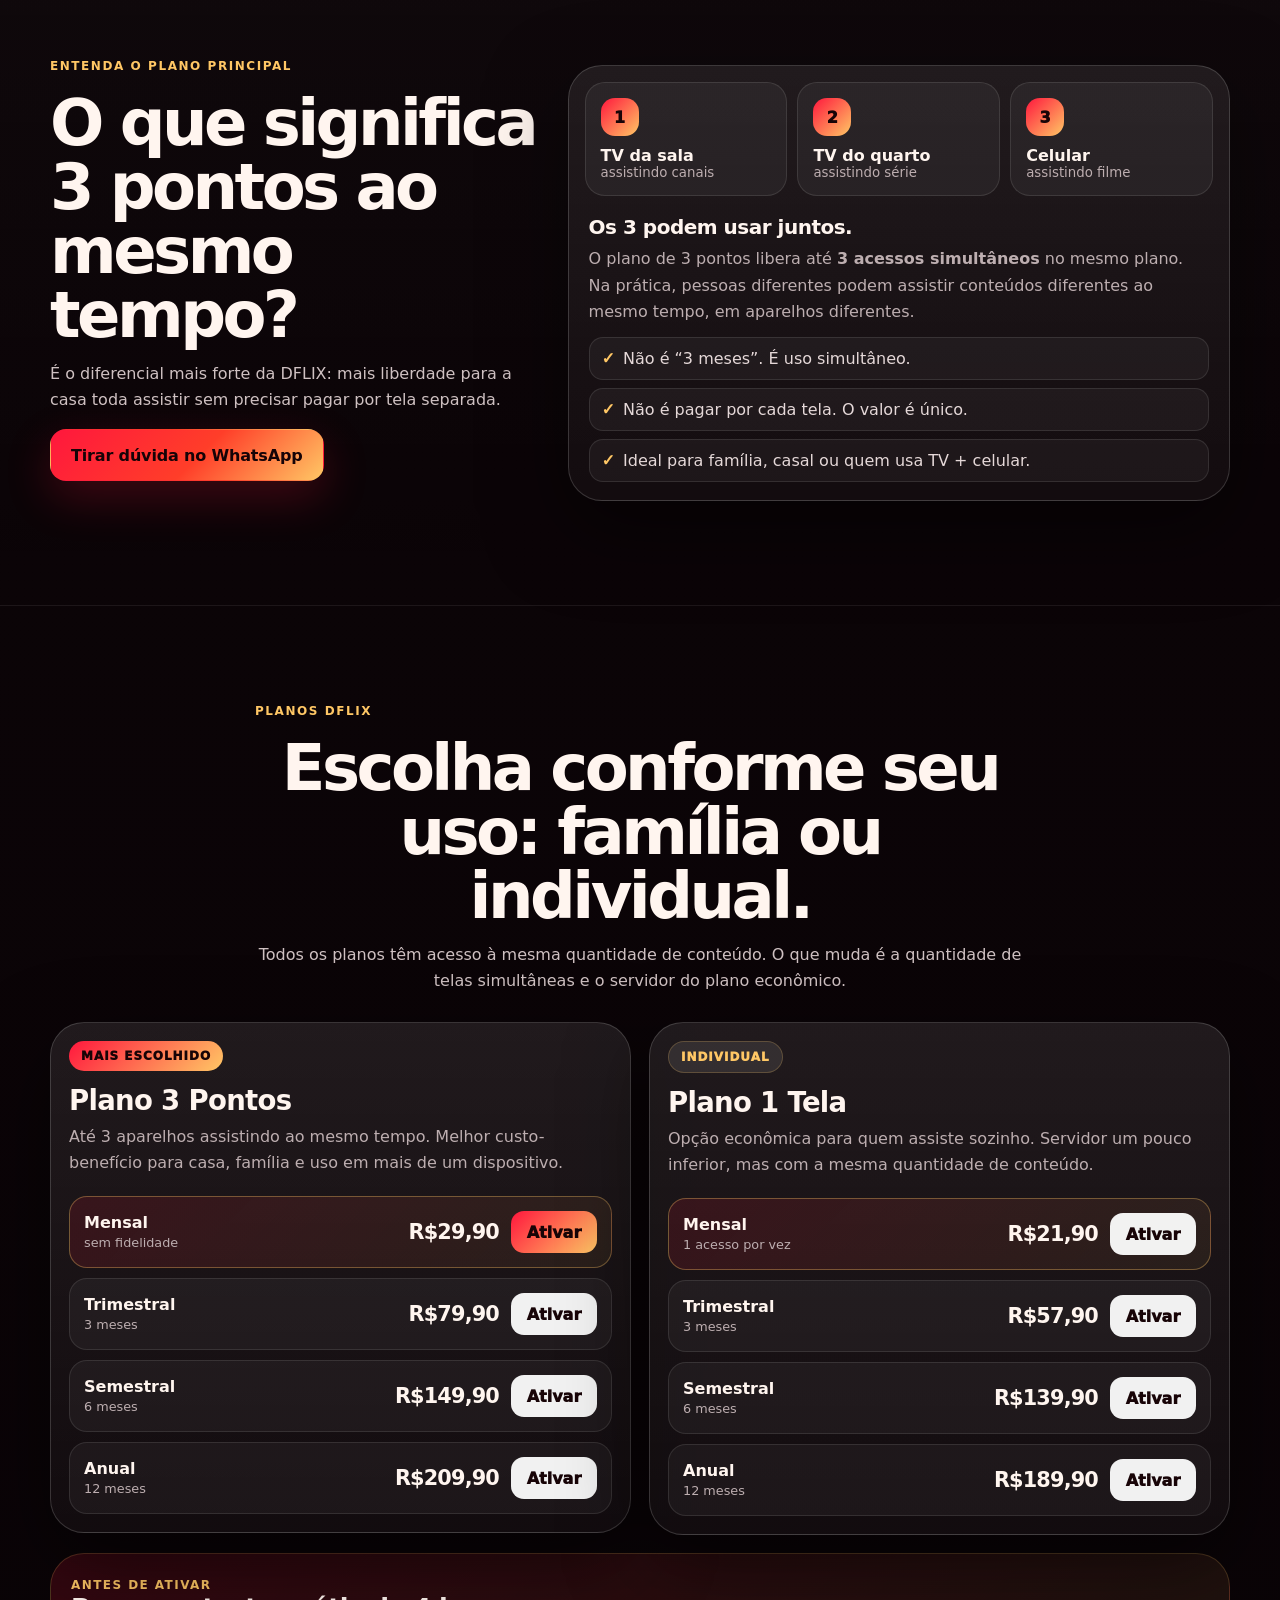
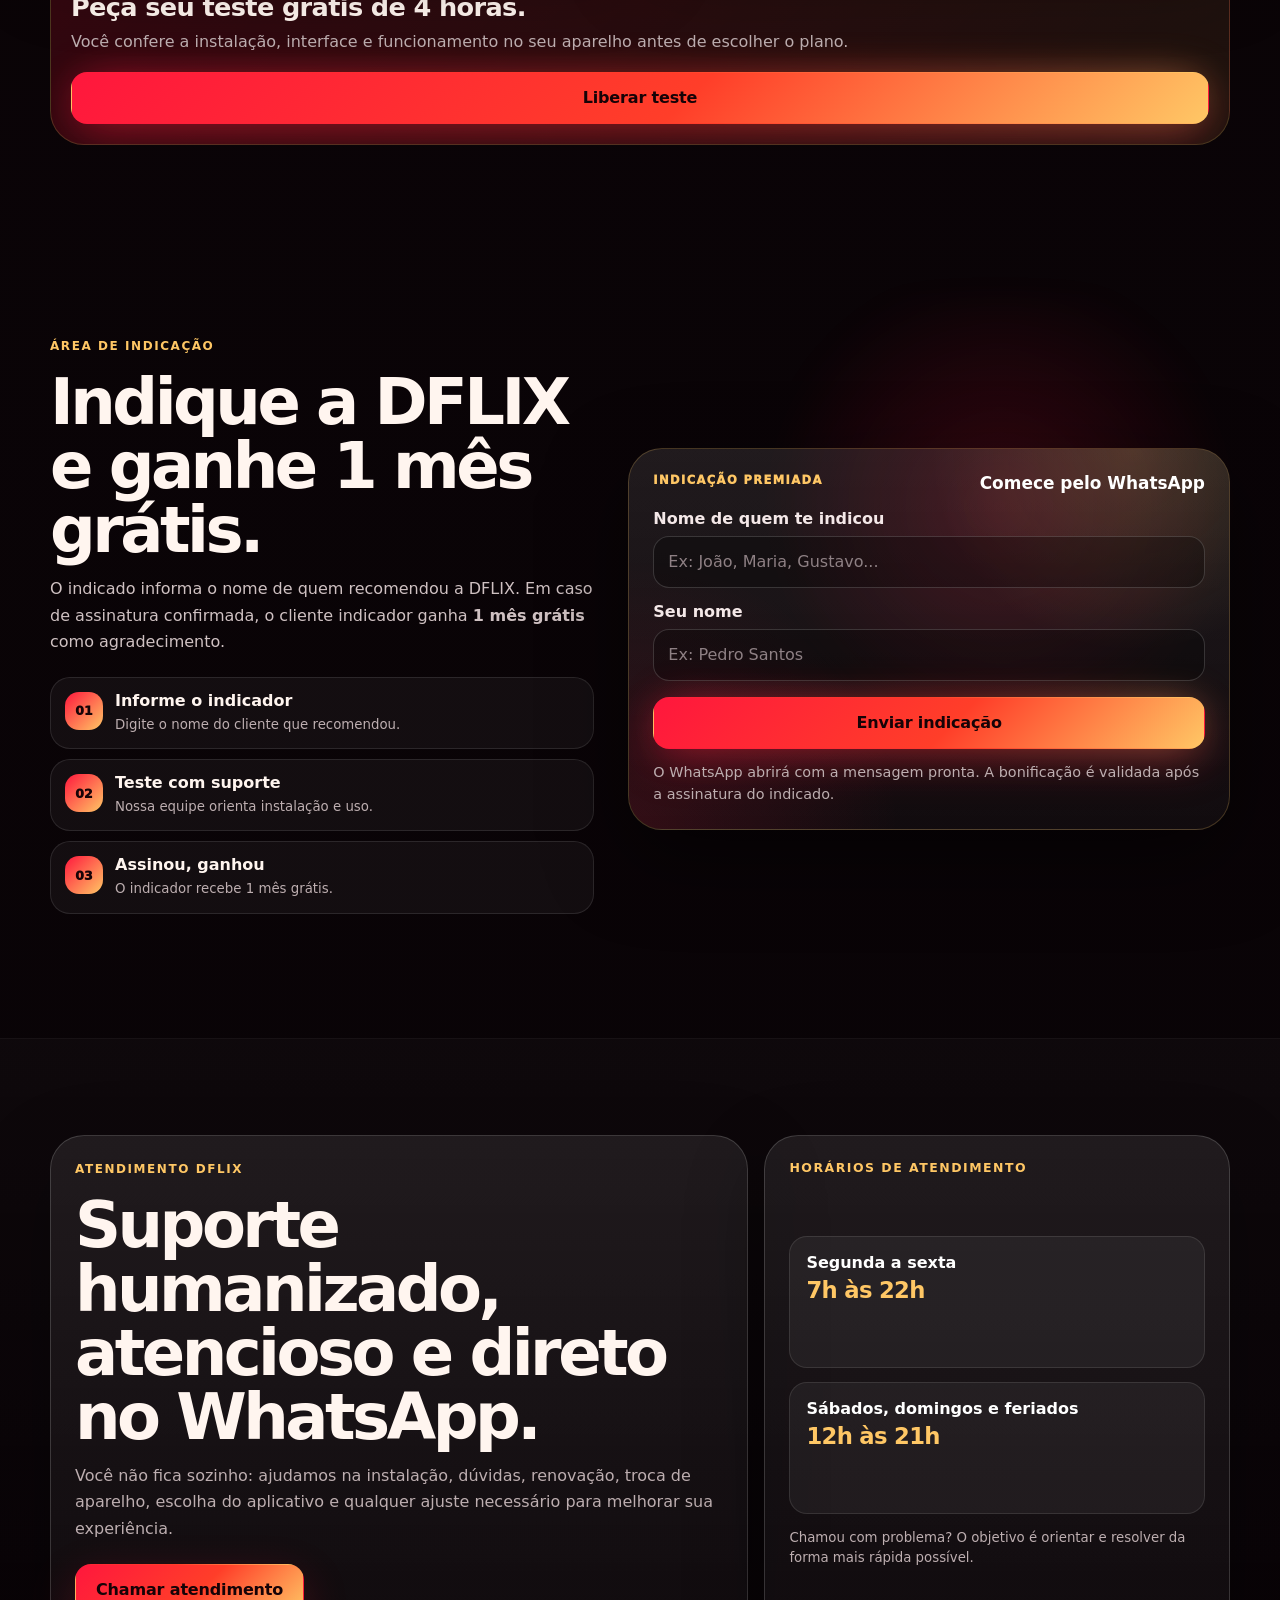
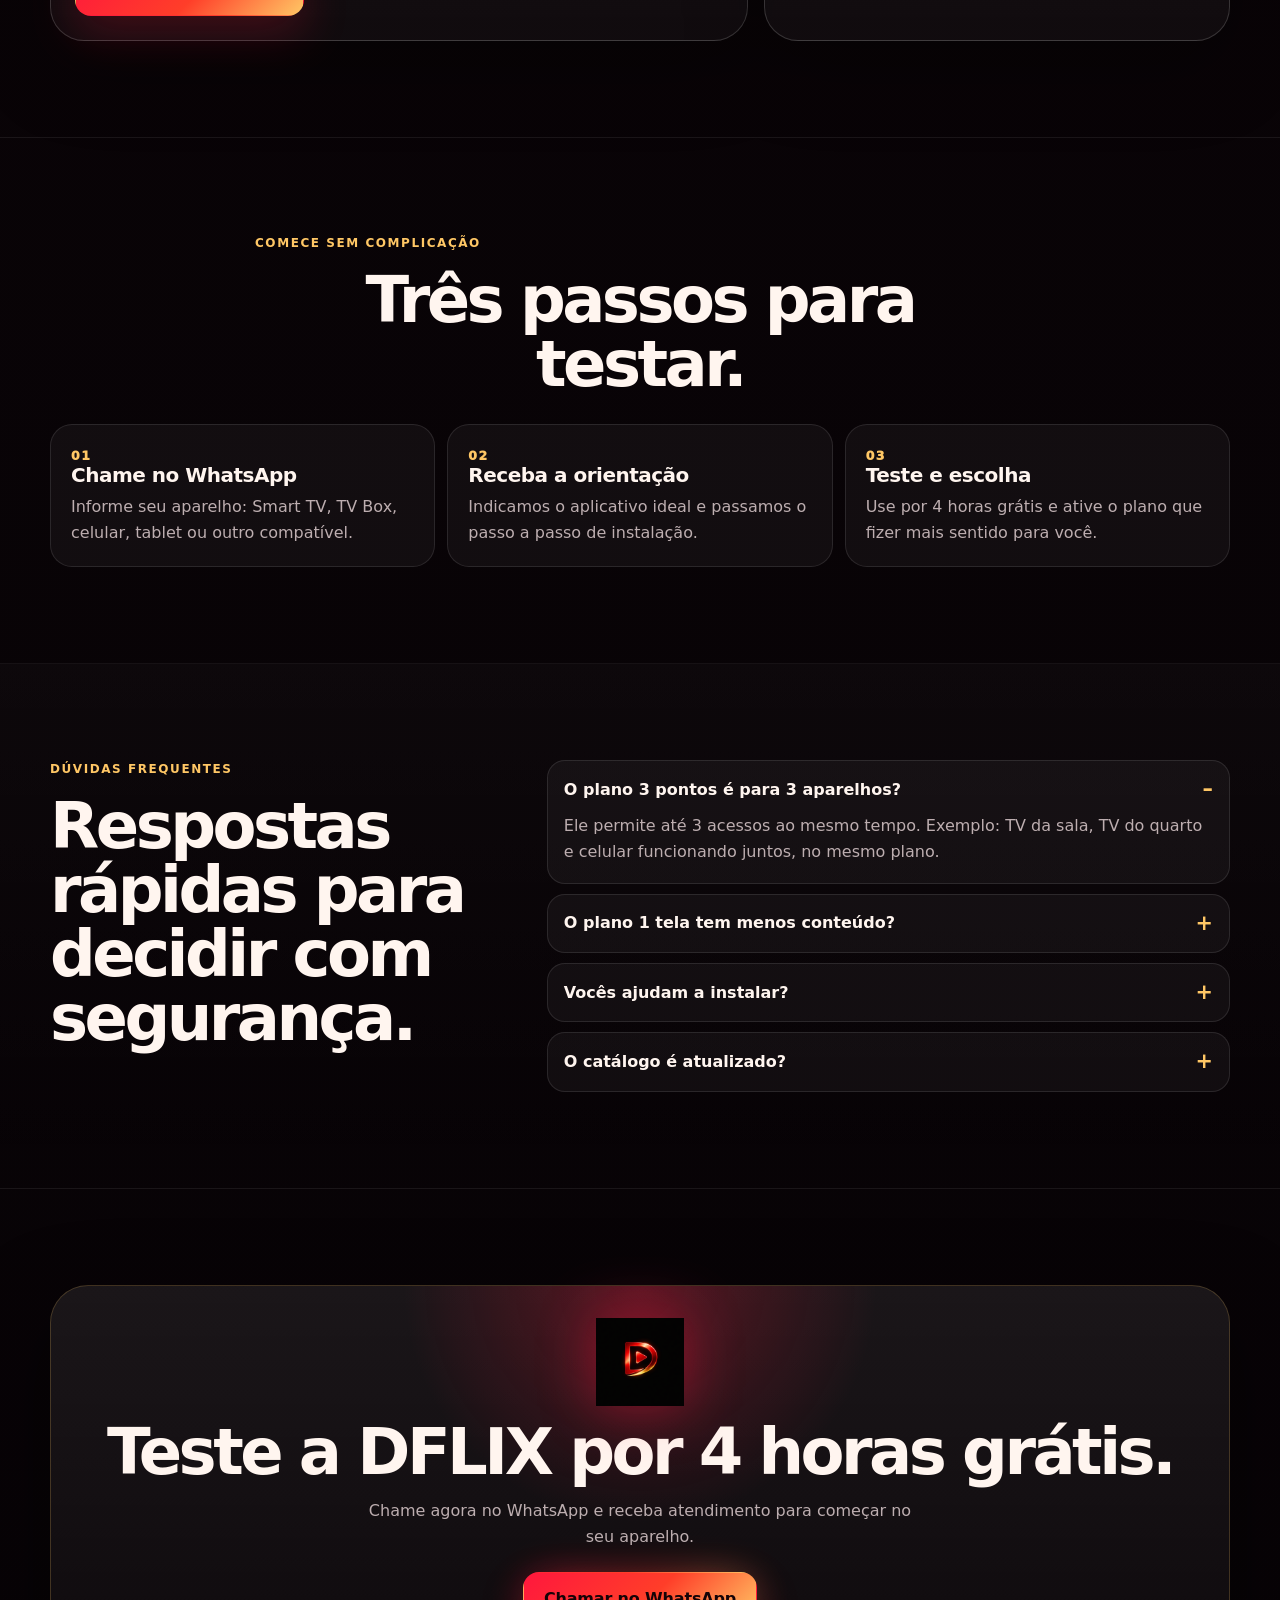
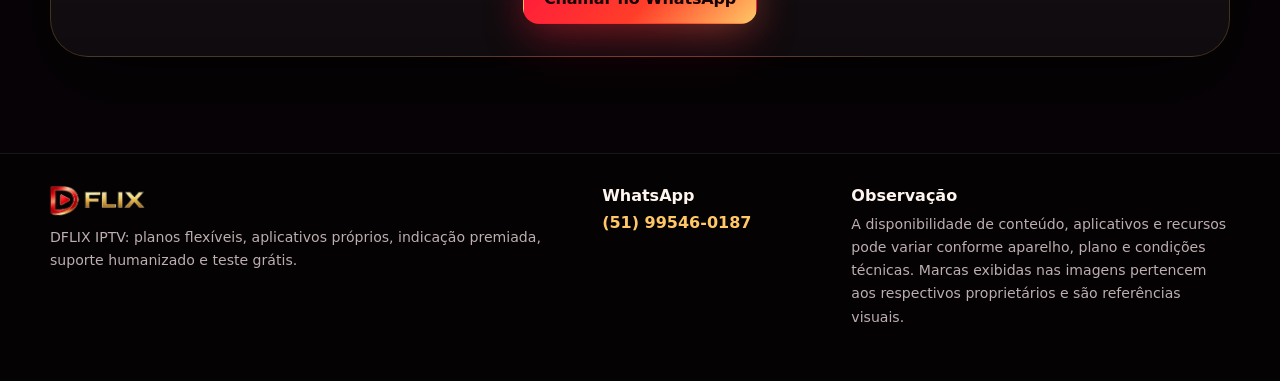
==== commit c61aaa57: "Add files via upload" ====
--- a/index.html
+++ b/index.html
@@ -13,6 +13,7 @@
   <link rel="icon" type="image/png" href="assets/favicon.png" />
   <link rel="apple-touch-icon" href="assets/favicon-180.png" />
   <link rel="preload" href="assets/dflix-logo-transparent.png" as="image" />
+  <link rel="preload" href="assets/hero-cinema-wall.webp" as="image" />
   <link rel="stylesheet" href="styles.css" />
 </head>
 <body>
@@ -33,6 +34,7 @@
         <a href="#apps">Apps</a>
         <a href="#pontos">3 pontos</a>
         <a href="#planos">Planos</a>
+        <a href="#indicacao">Indicação</a>
         <a href="#suporte">Suporte</a>
         <a class="nav-cta" href="https://wa.me/5551995460187?text=Ol%C3%A1%2C%20vim%20pelo%20site%20da%20DFLIX%20e%20quero%20fazer%20um%20teste%20gr%C3%A1tis%20de%204%20horas." target="_blank" rel="noopener">Teste grátis</a>
       </div>
@@ -84,11 +86,11 @@
 
         <div class="catalog-grid reveal delay-1" aria-label="Prévia de conteúdos e categorias">
           <article class="catalog-card wide">
-            <img src="assets/poster-panico.webp" alt="Capa de filme de terror" loading="lazy" />
+            <img src="assets/poster-rip.webp" alt="Capa de conteúdo em destaque" loading="lazy" />
             <div><span>Filmes</span><strong>Terror, ação, comédia e lançamentos</strong></div>
           </article>
           <article class="catalog-card">
-            <img src="assets/poster-diabo-prada.webp" alt="Capa de filme de comédia/drama" loading="lazy" />
+            <img src="assets/poster-backrooms.webp" alt="Capa de conteúdo em destaque" loading="lazy" />
             <div><span>Clássicos</span><strong>Opções para toda família</strong></div>
           </article>
           <article class="catalog-card">
@@ -224,6 +226,34 @@
           </div>
           <a class="btn btn-primary btn-glow" href="https://wa.me/5551995460187?text=Ol%C3%A1%2C%20vim%20pelo%20site%20e%20quero%20liberar%20meu%20teste%20gr%C3%A1tis%20de%204%20horas%20na%20DFLIX." target="_blank" rel="noopener">Liberar teste</a>
         </div>
+      </div>
+    </section>
+
+    <section class="section-pad referral-section" id="indicacao">
+      <div class="container referral-grid">
+        <div class="section-heading left reveal">
+          <p class="eyebrow">Área de indicação</p>
+          <h2>Indique a DFLIX e ganhe 1 mês grátis.</h2>
+          <p>O indicado informa o nome de quem recomendou a DFLIX. Em caso de assinatura confirmada, o cliente indicador ganha <b>1 mês grátis</b> como agradecimento.</p>
+          <div class="referral-rules" aria-label="Como funciona a indicação">
+            <div><span>01</span><strong>Informe o indicador</strong><small>Digite o nome do cliente que recomendou.</small></div>
+            <div><span>02</span><strong>Teste com suporte</strong><small>Nossa equipe orienta instalação e uso.</small></div>
+            <div><span>03</span><strong>Assinou, ganhou</strong><small>O indicador recebe 1 mês grátis.</small></div>
+          </div>
+        </div>
+
+        <form class="referral-card reveal delay-1" id="referralForm">
+          <div class="referral-card-top">
+            <span>Indicação premiada</span>
+            <strong>Comece pelo WhatsApp</strong>
+          </div>
+          <label for="referrerName">Nome de quem te indicou</label>
+          <input id="referrerName" name="referrerName" type="text" placeholder="Ex: João, Maria, Gustavo..." autocomplete="name" />
+          <label for="leadName">Seu nome</label>
+          <input id="leadName" name="leadName" type="text" placeholder="Ex: Pedro Santos" autocomplete="name" />
+          <button class="btn btn-primary btn-glow" type="submit">Enviar indicação</button>
+          <p class="referral-note">O WhatsApp abrirá com a mensagem pronta. A bonificação é validada após a assinatura do indicado.</p>
+        </form>
       </div>
     </section>
 
@@ -299,7 +329,7 @@
     <div class="container footer-grid">
       <div>
         <img src="assets/dflix-logo-transparent.png" alt="DFLIX" />
-        <p>DFLIX IPTV: planos flexíveis, aplicativos próprios, suporte humanizado e teste grátis.</p>
+        <p>DFLIX IPTV: planos flexíveis, aplicativos próprios, indicação premiada, suporte humanizado e teste grátis.</p>
       </div>
       <div>
         <strong>WhatsApp</strong>
--- a/styles.css
+++ b/styles.css
@@ -110,3 +110,85 @@
 @media (min-width:820px){body{padding-bottom:0}.section-pad{padding:96px 0}.menu-btn{display:none}.menu-links{position:static;display:flex;align-items:center;gap:6px;transform:none;opacity:1;pointer-events:auto;background:transparent;border:0;box-shadow:none;padding:0}.menu-links a{font-size:.9rem;padding:10px 12px;color:#ddd0d0}.nav-cta{padding:12px 16px!important}.brand img{height:42px}.hero{padding-top:86px}.hero-grid{grid-template-columns:minmax(0,1.02fr) minmax(360px,.98fr);gap:56px}.hero-media{min-height:430px}.hero-copy{padding-top:10px}.screen-shell{border-radius:34px;padding:13px}.screen-shell img{border-radius:24px}.badge-one{left:-28px;bottom:54px}.badge-two{right:-22px;top:48px}.catalog-grid{grid-template-columns:1.25fr .8fr .8fr .8fr .8fr;grid-auto-rows:150px}.catalog-card{min-height:0}.catalog-card.wide{grid-column:span 2;grid-row:span 2}.catalog-card.mini{min-height:0}.catalog-card.much-more{grid-column:span 2}.update-strip{grid-template-columns:1fr auto;padding:22px 24px}.apps-grid{grid-template-columns:repeat(3,1fr);align-items:stretch}.app-card{display:flex;flex-direction:column}.app-card img{height:198px}.app-info{flex:1}.points-grid{grid-template-columns:.85fr 1.15fr}.points-example{grid-template-columns:repeat(3,1fr)}.points-example div{grid-template-columns:1fr}.points-example span{grid-row:auto;margin-bottom:10px}.plans-grid{grid-template-columns:1fr 1fr;align-items:start}.support-grid{grid-template-columns:1.2fr .8fr}.steps-grid{grid-template-columns:repeat(3,1fr)}.faq-grid{grid-template-columns:.82fr 1.18fr}.footer-grid{grid-template-columns:1.4fr .6fr 1fr;align-items:start}.whats-float{left:auto;right:24px;bottom:24px;border-radius:999px}}
 @media (min-width:1080px){.catalog-card.wide{grid-column:span 2;grid-row:span 2}.screen-main{transform:perspective(900px) rotateY(-6deg) rotateX(2deg)}.hero-media:after{content:"";position:absolute;width:68%;height:70px;left:15%;bottom:-16px;background:rgba(255,23,61,.18);filter:blur(34px);border-radius:50%;z-index:-1}.app-card:hover,.catalog-card:hover,.plan-card:hover{transform:translateY(-4px)}.app-card,.catalog-card,.plan-card{transition:.28s}}
 @media (prefers-reduced-motion:reduce){*{scroll-behavior:auto!important;animation:none!important;transition:none!important}.reveal{opacity:1;transform:none}}
+
+/* Refinamento V8: premium limpo, mobile-first e sem sobreposição */
+html, body { max-width: 100%; overflow-x: hidden; }
+body { -webkit-font-smoothing: antialiased; text-rendering: optimizeLegibility; }
+.container, .nav { max-width: min(1180px, calc(100vw - 28px)); }
+.hero { position: relative; isolation: isolate; }
+.hero::before { content:""; position:absolute; inset:0; z-index:-2; background: linear-gradient(90deg, rgba(6,2,4,.96) 0%, rgba(6,2,4,.86) 38%, rgba(6,2,4,.58) 100%), linear-gradient(180deg, rgba(6,2,4,.72), rgba(6,2,4,.98)), url("assets/hero-cinema-wall.webp") center/cover no-repeat; opacity:.92; }
+.hero::after { content:""; position:absolute; inset:auto 0 -1px 0; height:180px; z-index:-1; background: linear-gradient(to bottom, transparent, var(--bg)); pointer-events:none; }
+.hero-copy, .hero-media, .screen-shell, .catalog-card, .app-card, .plan-card, .support-card, .hours-card, .referral-card { min-width:0; }
+.hero h1, .section-heading h2, .support-card h2, .final-card h2, .plan-card h3, .app-info h3 { overflow-wrap: anywhere; }
+.hero-text, p, small, span, strong, b, a, input, button { overflow-wrap: anywhere; }
+.hero-media { z-index: 1; }
+.screen-shell img, .app-card img, .catalog-card img { width: 100%; height: auto; max-width: 100%; object-fit: cover; }
+.catalog-card img { height: 100%; }
+.catalog-card.mini img { object-fit: contain; padding: 18px; }
+.catalog-card.much-more img { object-fit: cover; }
+.update-strip, .test-cta { overflow: hidden; }
+.price-row { min-width:0; }
+.price-row > div, .price-row strong { min-width:0; }
+.price-row strong { white-space: nowrap; }
+.btn { text-align:center; }
+
+.referral-section { position:relative; }
+.referral-section::before { content:""; position:absolute; inset: 7% 0 auto auto; width:min(560px, 75vw); height:420px; background: radial-gradient(circle, rgba(255,23,61,.18), transparent 68%); filter: blur(14px); pointer-events:none; }
+.referral-grid { display:grid; gap:18px; position:relative; }
+.referral-rules { display:grid; gap:10px; margin-top:22px; }
+.referral-rules div { border:1px solid var(--line); background:rgba(255,255,255,.045); border-radius:20px; padding:14px; display:grid; grid-template-columns:auto 1fr; gap:4px 12px; align-items:start; }
+.referral-rules span { grid-row:1/3; width:38px; height:38px; display:grid; place-items:center; border-radius:14px; background:linear-gradient(135deg,var(--red),var(--gold)); color:#180407; font-weight:1000; font-size:.78rem; }
+.referral-rules strong { display:block; line-height:1.18; }
+.referral-rules small { color:var(--muted); line-height:1.45; }
+.referral-card { border:1px solid rgba(255,199,101,.22); border-radius:var(--radius2); padding:18px; background: linear-gradient(180deg, rgba(255,255,255,.095), rgba(255,255,255,.035)); box-shadow:var(--shadow); overflow:hidden; position:relative; }
+.referral-card::before { content:""; position:absolute; inset:0; background: radial-gradient(circle at 84% 0%, rgba(255,199,101,.16), transparent 32%), radial-gradient(circle at 0% 100%, rgba(255,23,61,.14), transparent 38%); pointer-events:none; }
+.referral-card > * { position:relative; }
+.referral-card-top { display:flex; justify-content:space-between; align-items:flex-start; gap:12px; margin-bottom:16px; }
+.referral-card-top span { color:var(--gold); text-transform:uppercase; letter-spacing:.12em; font-size:.72rem; font-weight:1000; }
+.referral-card-top strong { color:#fff; font-size:1.06rem; text-align:right; }
+.referral-card label { display:block; color:#f4e8e8; font-weight:900; margin:14px 0 8px; }
+.referral-card input { width:100%; min-height:52px; border:1px solid var(--line2); border-radius:16px; background:rgba(0,0,0,.28); color:#fff; padding:0 14px; outline:none; }
+.referral-card input::placeholder { color:#8e8084; }
+.referral-card input:focus { border-color:rgba(255,199,101,.45); box-shadow:0 0 0 4px rgba(255,199,101,.08); }
+.referral-card .btn { width:100%; margin-top:16px; }
+.referral-note { color:var(--muted); font-size:.9rem; line-height:1.55; margin:12px 0 0; }
+
+@media (min-width:820px) {
+  .referral-grid { grid-template-columns:.95fr 1.05fr; align-items:center; gap:34px; }
+  .referral-card { padding:24px; }
+}
+
+@media (max-width:819px) {
+  .hero::before { background: linear-gradient(180deg, rgba(6,2,4,.88), rgba(6,2,4,.98) 72%), url("assets/hero-cinema-wall.webp") center top/cover no-repeat; opacity:.82; }
+  .menu-links.open { max-width:100%; }
+  .hero-grid, .points-grid, .support-grid, .faq-grid { max-width:100%; }
+  .section-heading h2 { font-size: clamp(2rem, 9vw, 3rem); line-height:1.02; letter-spacing:-.055em; }
+  .hero h1 { font-size: clamp(2.7rem, 13vw, 4.4rem); line-height:.96; letter-spacing:-.065em; }
+  .hero-media { margin-top:6px; }
+  .screen-shell { transform:none!important; }
+  .floating-badge { max-width: 45%; }
+  .apps-grid, .plans-grid { width:100%; }
+  .app-card img { aspect-ratio: 16 / 10; height:auto; object-fit:cover; }
+}
+
+@media (max-width:520px) {
+  .container, .nav { max-width: calc(100vw - 22px); }
+  .section-pad { padding: 58px 0; }
+  .hero { padding-top: 42px; }
+  .hero-actions { gap:10px; }
+  .hero-actions .btn, .test-cta .btn, .support-card .btn, .final-card .btn { width:100%; }
+  .quick-stats div { padding:13px; }
+  .screen-caption { position: static; margin-top:10px; border-radius:18px; }
+  .floating-badge { position: static; display:inline-flex; margin:10px 8px 0 0; vertical-align:top; max-width:none; }
+  .catalog-grid { gap:10px; }
+  .catalog-card { min-height: 170px; border-radius:22px; }
+  .catalog-card.wide { min-height:230px; }
+  .catalog-card.mini { min-height:110px; }
+  .catalog-card div { padding:14px; }
+  .catalog-card strong { font-size:.98rem; line-height:1.18; }
+  .price-row { grid-template-columns:1fr; align-items:stretch; }
+  .price-row strong { white-space:normal; font-size:1.45rem; }
+  .referral-card-top { display:block; }
+  .referral-card-top strong { display:block; text-align:left; margin-top:5px; }
+  .whats-float { left:12px; right:12px; bottom:12px; }
+}
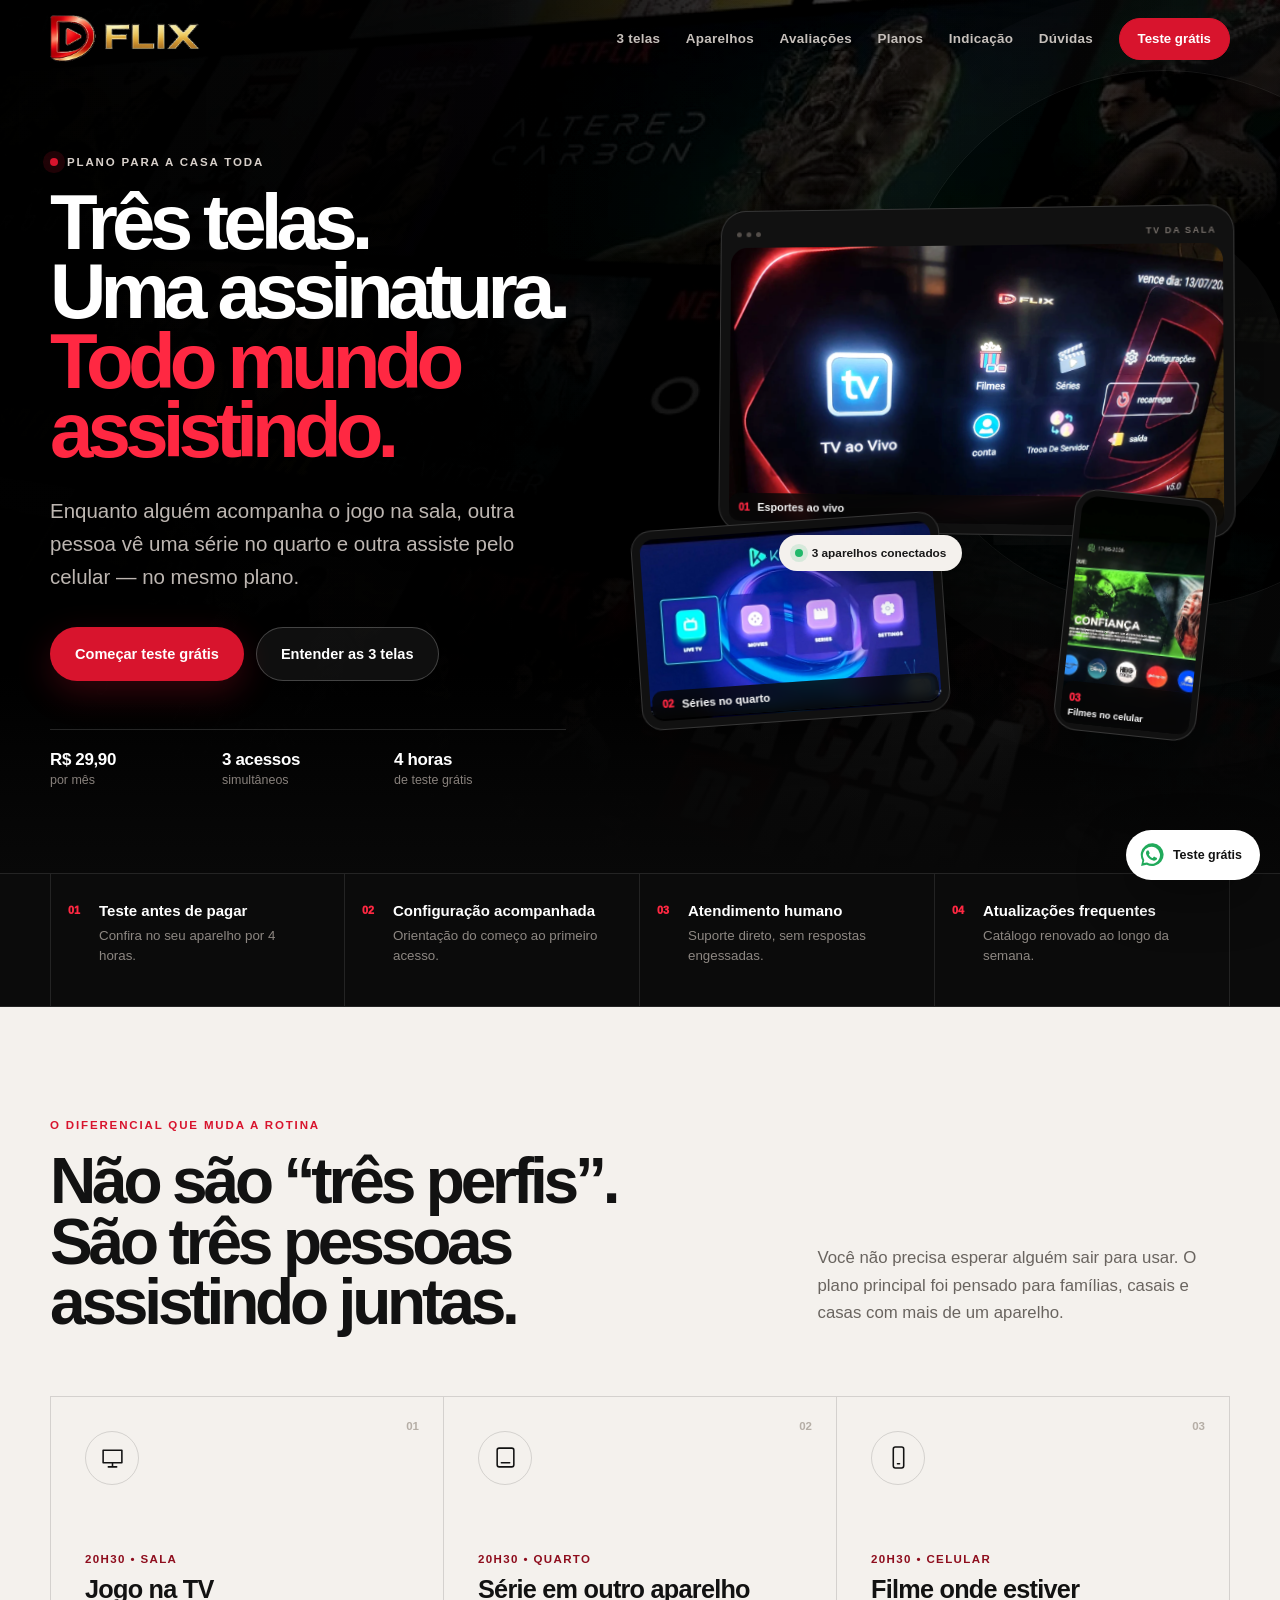
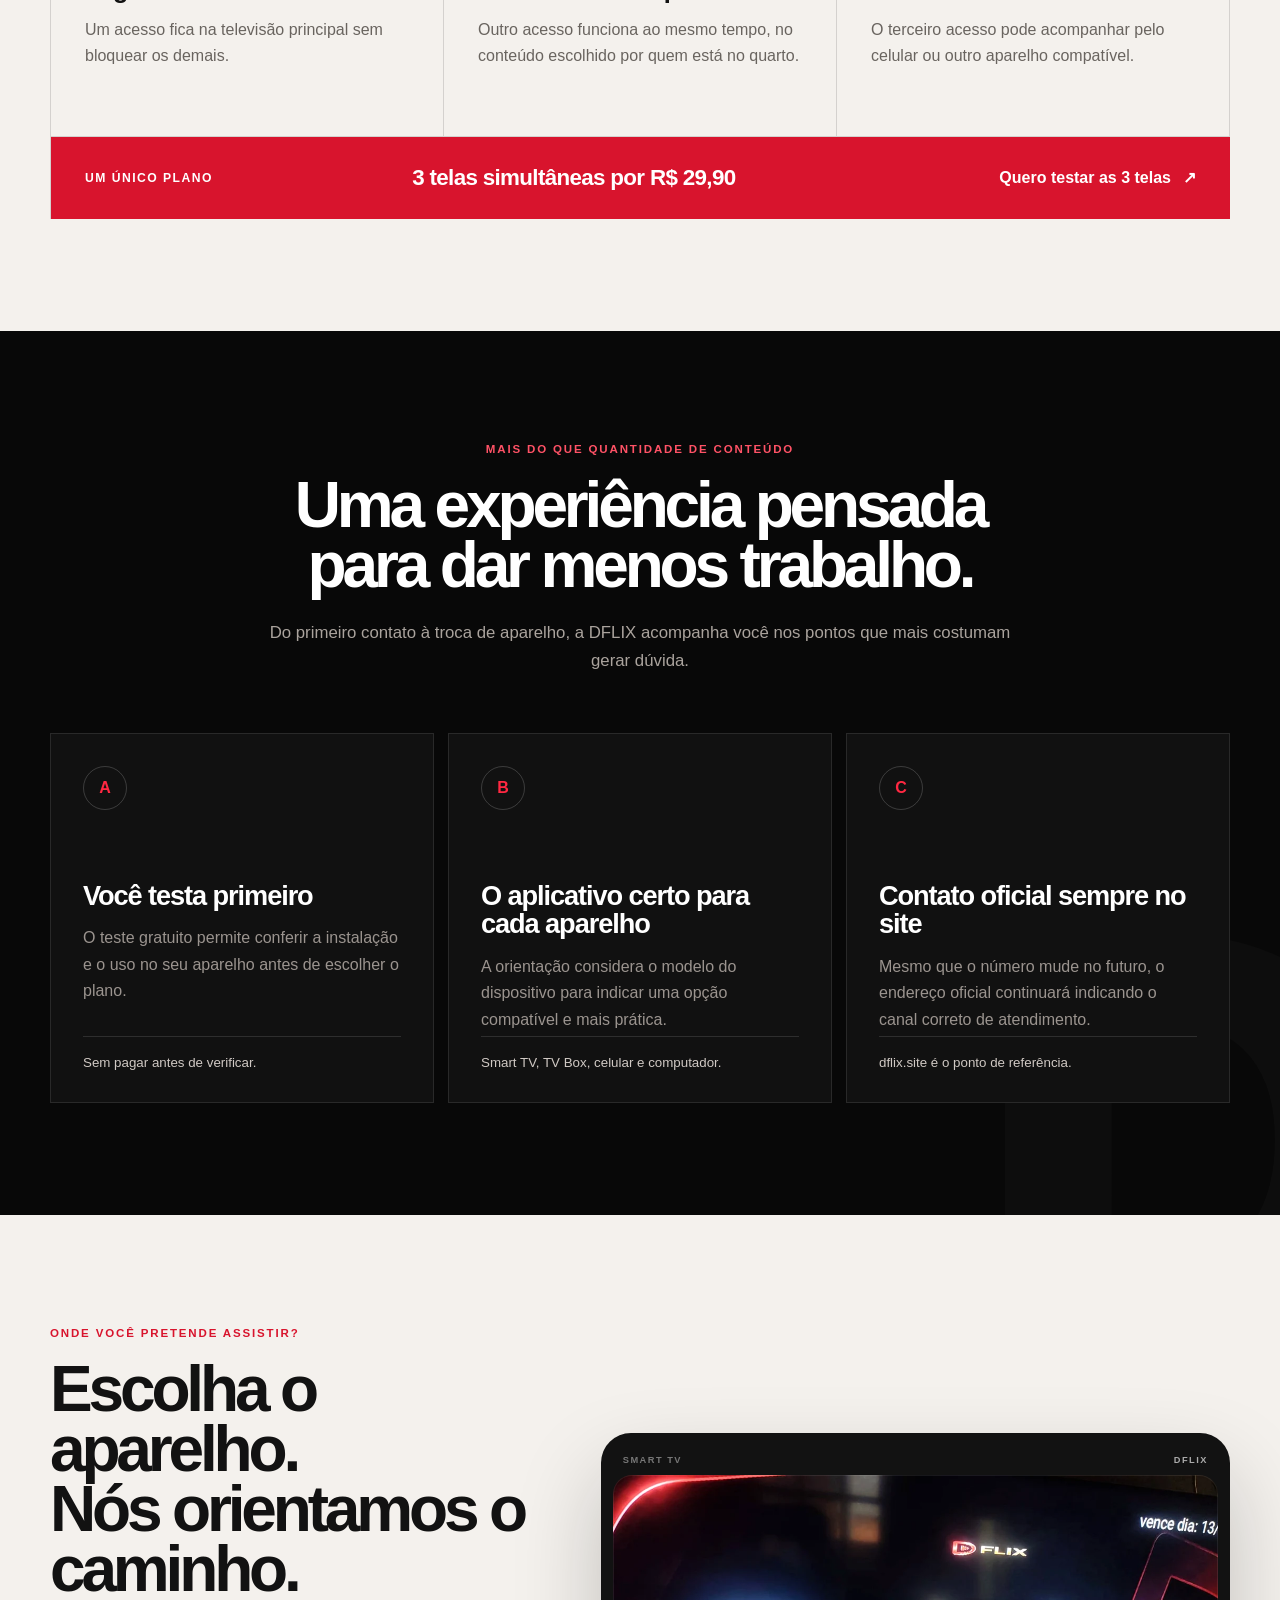
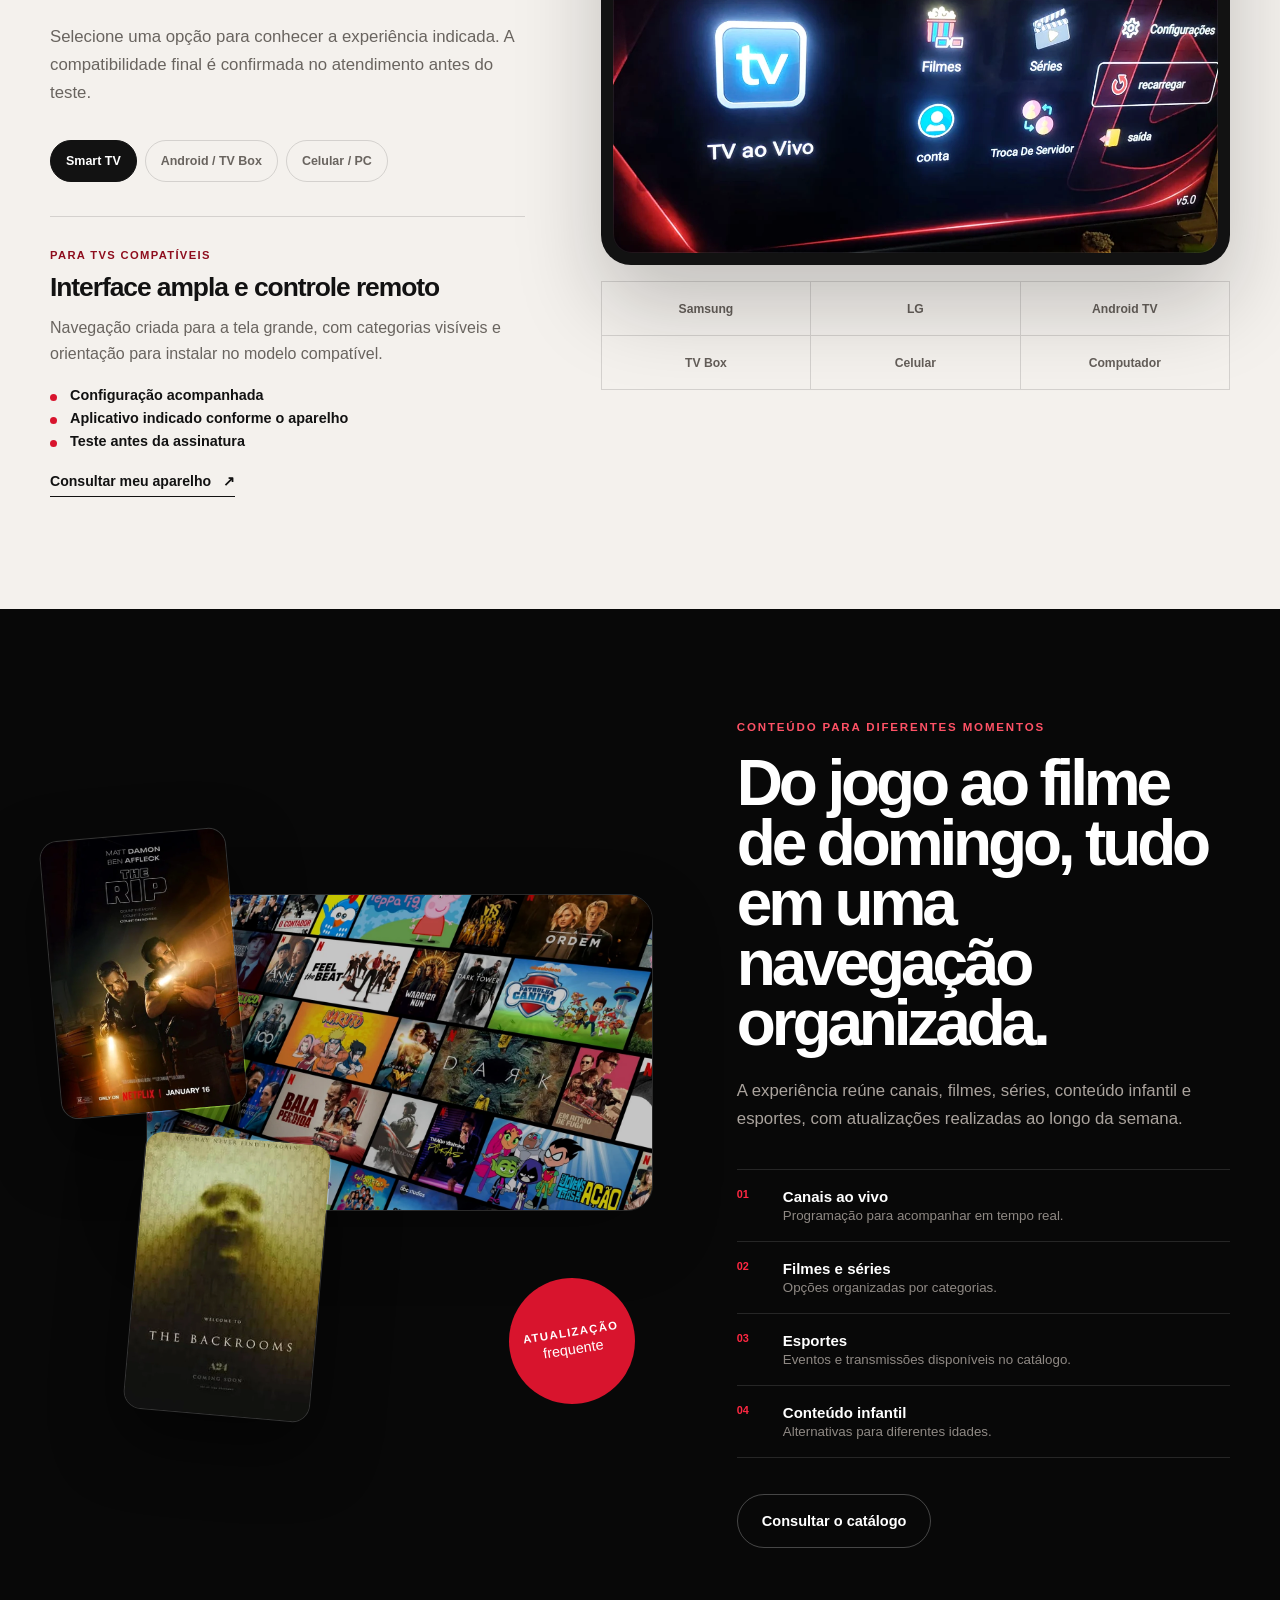
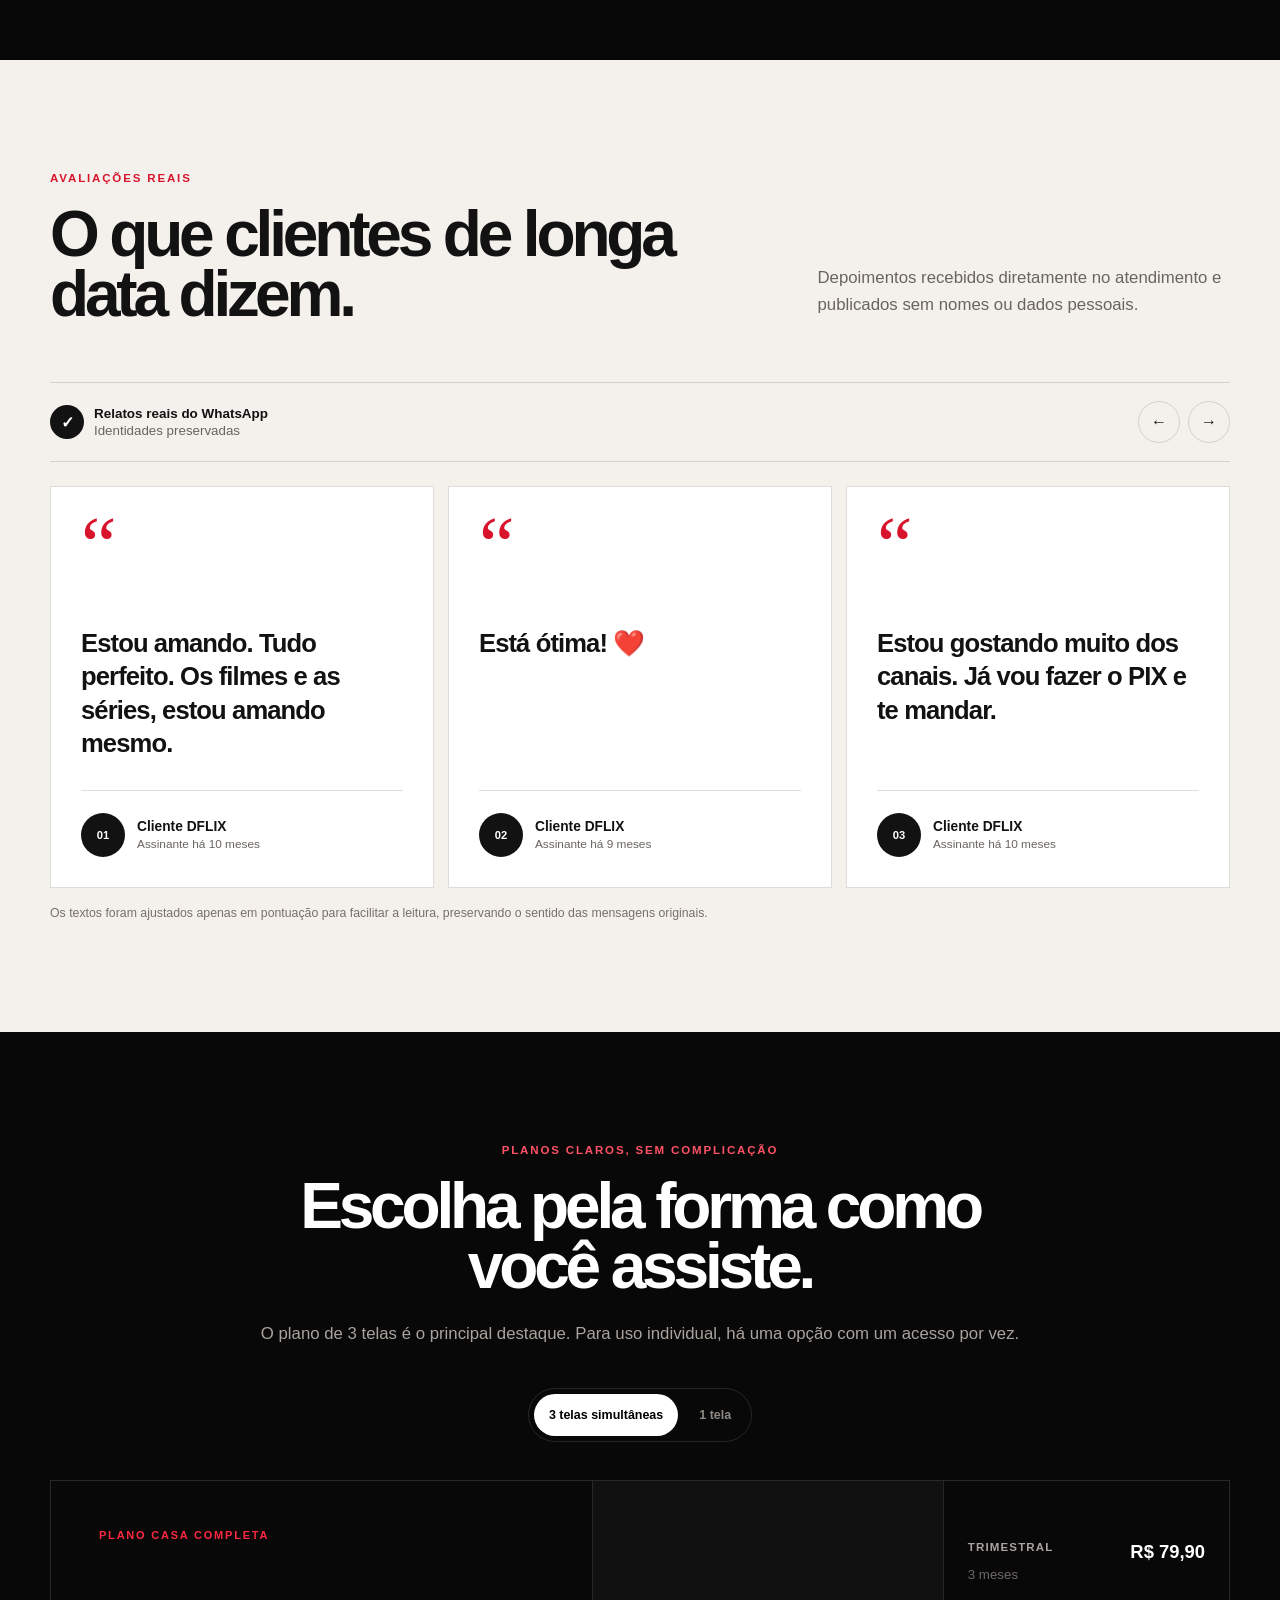
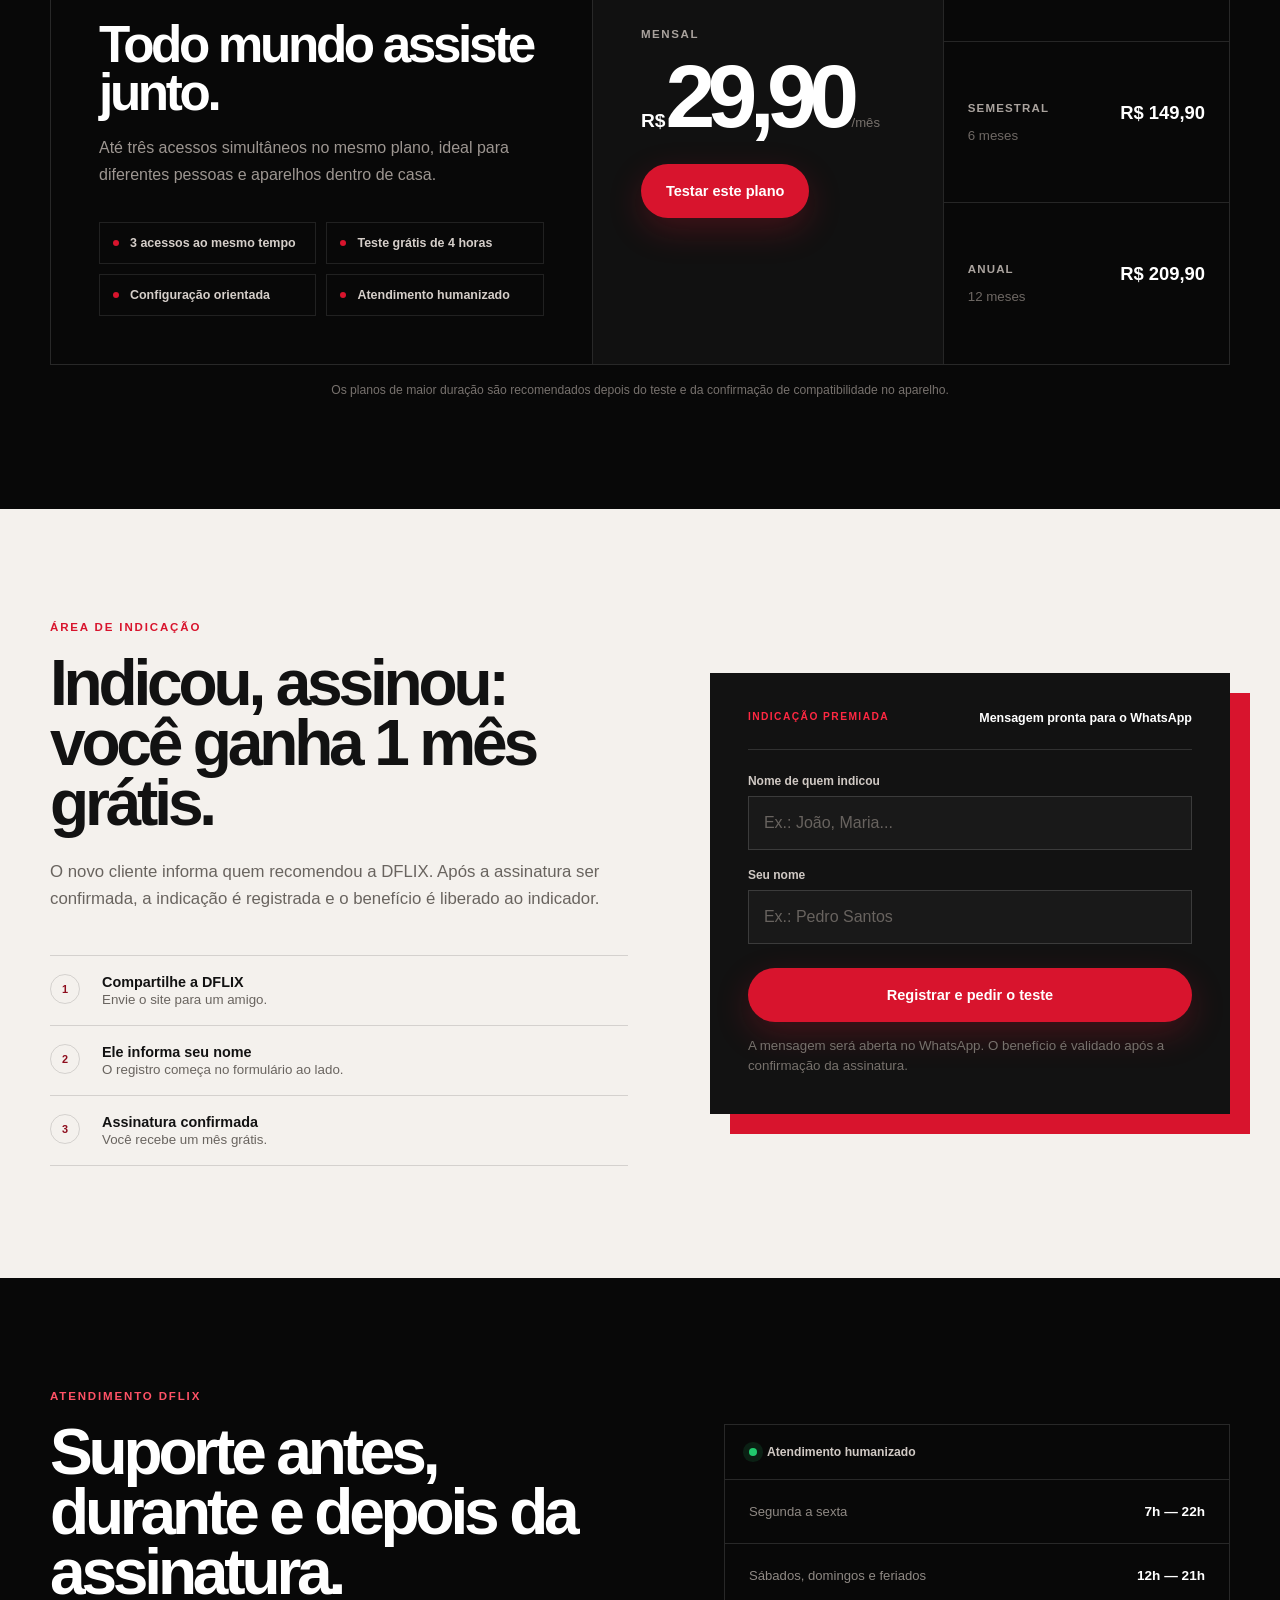
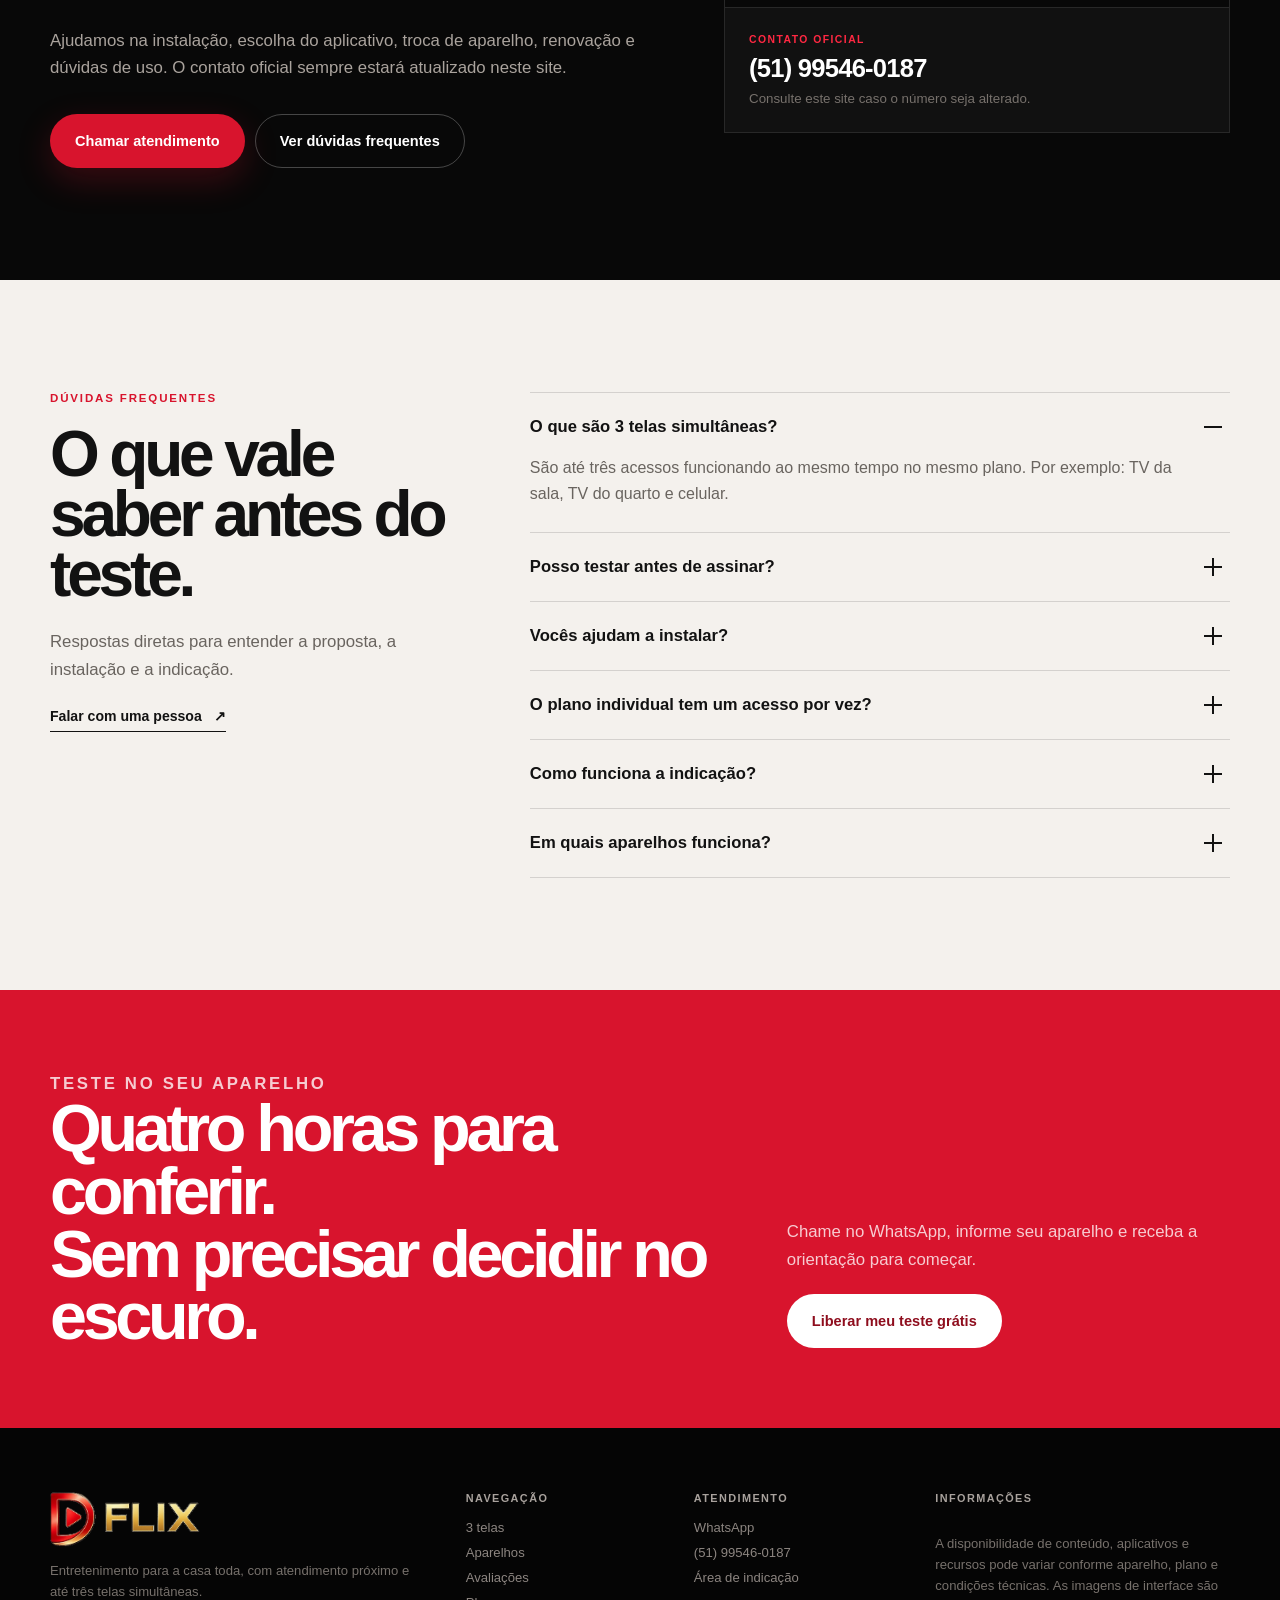
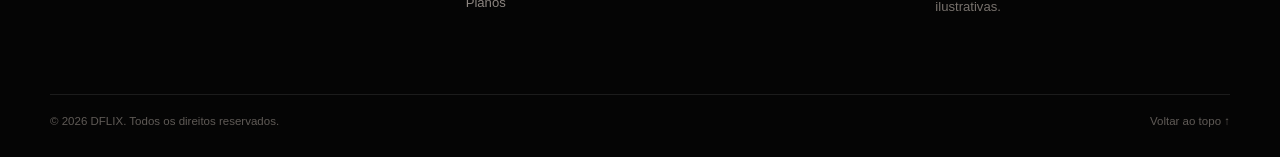
==== commit 5e502753: "Add files via upload" ====
--- a/index.html
+++ b/index.html
@@ -1,349 +1,532 @@
-<!DOCTYPE html>
+<!doctype html>
 <html lang="pt-BR">
 <head>
-  <meta charset="UTF-8" />
-  <meta name="viewport" content="width=device-width, initial-scale=1.0" />
-  <meta name="theme-color" content="#080306" />
-  <meta name="description" content="DFLIX IPTV: planos com 3 pontos simultâneos, plano 1 tela, teste grátis de 4 horas, apps próprios e atendimento humanizado todos os dias." />
-  <meta property="og:title" content="DFLIX IPTV | Entretenimento completo com atendimento humano" />
-  <meta property="og:description" content="Teste grátis de 4 horas. Plano 3 pontos por R$29,90/mês. Atendimento direto pelo WhatsApp." />
-  <meta property="og:type" content="website" />
-  <meta property="og:image" content="assets/dflix-icon.png" />
-  <title>DFLIX IPTV | Streaming premium com suporte humanizado</title>
-  <link rel="icon" type="image/png" href="assets/favicon.png" />
-  <link rel="apple-touch-icon" href="assets/favicon-180.png" />
-  <link rel="preload" href="assets/dflix-logo-transparent.png" as="image" />
-  <link rel="preload" href="assets/hero-cinema-wall.webp" as="image" />
-  <link rel="stylesheet" href="styles.css" />
+  <meta charset="utf-8">
+  <meta name="viewport" content="width=device-width, initial-scale=1, viewport-fit=cover">
+  <meta name="theme-color" content="#080808">
+  <meta name="color-scheme" content="dark">
+  <meta name="description" content="DFLIX: entretenimento para a casa toda, com até 3 telas simultâneas, teste grátis de 4 horas, configuração orientada e atendimento humanizado.">
+  <meta property="og:title" content="DFLIX | 3 telas simultâneas por R$ 29,90">
+  <meta property="og:description" content="Um plano para a casa toda. Teste grátis por 4 horas e confira no seu aparelho antes de assinar.">
+  <meta property="og:type" content="website">
+  <meta property="og:url" content="https://dflix.site/">
+  <meta property="og:image" content="https://dflix.site/assets/dflix-icon.png">
+  <meta property="og:locale" content="pt_BR">
+  <meta name="twitter:card" content="summary_large_image">
+  <title>DFLIX | 3 telas simultâneas para a casa toda</title>
+
+  <link rel="icon" type="image/png" href="assets/favicon.png">
+  <link rel="apple-touch-icon" href="assets/favicon-180.png">
+  <link rel="manifest" href="site.webmanifest">
+  <link rel="preload" href="assets/dflix-logo-transparent.png" as="image">
+  <link rel="preload" href="assets/app-dflix-smart-tv.webp" as="image">
+  <link rel="stylesheet" href="styles.css">
+
+  <script type="application/ld+json">
+  {
+    "@context": "https://schema.org",
+    "@type": "Organization",
+    "name": "DFLIX",
+    "url": "https://dflix.site/",
+    "logo": "https://dflix.site/assets/dflix-icon.png",
+    "contactPoint": {
+      "@type": "ContactPoint",
+      "telephone": "+55-51-99546-0187",
+      "contactType": "customer service",
+      "availableLanguage": "Portuguese"
+    }
+  }
+  </script>
+  <script type="application/ld+json">
+  {
+    "@context": "https://schema.org",
+    "@type": "FAQPage",
+    "mainEntity": [
+      {
+        "@type": "Question",
+        "name": "O que são 3 telas simultâneas?",
+        "acceptedAnswer": {
+          "@type": "Answer",
+          "text": "O plano permite até três acessos ao mesmo tempo. Por exemplo: uma TV na sala, outra no quarto e um celular usando juntos no mesmo plano."
+        }
+      },
+      {
+        "@type": "Question",
+        "name": "Posso testar antes de assinar?",
+        "acceptedAnswer": {
+          "@type": "Answer",
+          "text": "Sim. A DFLIX oferece teste grátis de 4 horas para você conferir a instalação e o funcionamento no aparelho compatível antes de escolher um plano."
+        }
+      },
+      {
+        "@type": "Question",
+        "name": "A DFLIX ajuda na instalação?",
+        "acceptedAnswer": {
+          "@type": "Answer",
+          "text": "Sim. O atendimento orienta a escolha do aplicativo, a instalação e os primeiros passos no aparelho compatível."
+        }
+      }
+    ]
+  }
+  </script>
 </head>
 <body>
-  <div class="page-glow page-glow-red" aria-hidden="true"></div>
-  <div class="page-glow page-glow-gold" aria-hidden="true"></div>
-  <div class="noise" aria-hidden="true"></div>
-
-  <header class="topbar" id="topo">
-    <nav class="nav" aria-label="Navegação principal">
-      <a class="brand" href="#topo" aria-label="DFLIX - início">
-        <img src="assets/dflix-logo-transparent.png" alt="DFLIX" />
+  <a class="skip-link" href="#conteudo">Pular para o conteúdo</a>
+
+  <header class="site-header" id="topo">
+    <div class="shell header-inner">
+      <a class="brand" href="#topo" aria-label="DFLIX — início">
+        <img src="assets/dflix-logo-transparent.png" alt="DFLIX" width="172" height="55">
       </a>
-      <button class="menu-btn" type="button" aria-label="Abrir menu" aria-expanded="false" aria-controls="menu-links">
+
+      <button class="menu-toggle" type="button" aria-label="Abrir menu" aria-expanded="false" aria-controls="main-nav">
         <span></span><span></span><span></span>
       </button>
-      <div class="menu-links" id="menu-links">
-        <a href="#catalogo">Catálogo</a>
-        <a href="#apps">Apps</a>
-        <a href="#pontos">3 pontos</a>
+
+      <nav class="main-nav" id="main-nav" aria-label="Navegação principal">
+        <a href="#telas">3 telas</a>
+        <a href="#aparelhos">Aparelhos</a>
+        <a href="#avaliacoes">Avaliações</a>
         <a href="#planos">Planos</a>
         <a href="#indicacao">Indicação</a>
-        <a href="#suporte">Suporte</a>
-        <a class="nav-cta" href="https://wa.me/5551995460187?text=Ol%C3%A1%2C%20vim%20pelo%20site%20da%20DFLIX%20e%20quero%20fazer%20um%20teste%20gr%C3%A1tis%20de%204%20horas." target="_blank" rel="noopener">Teste grátis</a>
-      </div>
-    </nav>
+        <a href="#duvidas">Dúvidas</a>
+        <a class="header-cta" data-wa="teste" href="#">Teste grátis</a>
+      </nav>
+    </div>
   </header>
 
-  <main>
-    <section class="hero section-pad">
-      <div class="container hero-grid">
+  <main id="conteudo">
+    <section class="hero section-dark">
+      <div class="hero-backdrop" aria-hidden="true"></div>
+      <div class="shell hero-layout">
         <div class="hero-copy reveal">
-          <p class="eyebrow"><span class="pulse-dot"></span> DFLIX IPTV • teste grátis de 4 horas</p>
-          <h1>Seu entretenimento com visual de streaming premium.</h1>
-          <p class="hero-text">Planos completos, aplicativos próprios, conteúdos atualizados toda semana e atendimento humano para instalar, configurar e ajudar sempre que precisar.</p>
+          <p class="kicker"><span></span> Plano para a casa toda</p>
+          <h1>Três telas.<br>Uma assinatura.<br><em>Todo mundo assistindo.</em></h1>
+          <p class="hero-lead">Enquanto alguém acompanha o jogo na sala, outra pessoa vê uma série no quarto e outra assiste pelo celular — no mesmo plano.</p>
 
           <div class="hero-actions">
-            <a class="btn btn-primary btn-glow" href="https://wa.me/5551995460187?text=Ol%C3%A1%2C%20quero%20fazer%20o%20teste%20gr%C3%A1tis%20de%204%20horas%20da%20DFLIX." target="_blank" rel="noopener">Começar teste grátis</a>
-            <a class="btn btn-soft" href="#planos">Ver planos</a>
-          </div>
-
-          <div class="quick-stats" aria-label="Destaques DFLIX">
-            <div><strong>3 pontos</strong><span>ao mesmo tempo</span></div>
-            <div><strong>R$29,90</strong><span>plano principal</span></div>
-            <div><strong>Semanal</strong><span>atualização de conteúdos</span></div>
-          </div>
-        </div>
-
-        <div class="hero-media reveal delay-1" aria-label="Prévia dos aplicativos DFLIX">
-          <div class="screen-shell screen-main">
-            <div class="screen-top"><span></span><span></span><span></span><b>DFLIX PLAY</b></div>
-            <img src="assets/app-dflix-smart-tv.webp" alt="Layout do aplicativo próprio DFLIX na Smart TV" />
-            <div class="screen-caption">
-              <strong>Apps próprios</strong>
-              <span>TV ao vivo • filmes • séries • troca de servidor</span>
-            </div>
-          </div>
-          <div class="floating-badge badge-one"><b>4h</b><span>teste grátis</span></div>
-          <div class="floating-badge badge-two"><b>Suporte</b><span>humanizado</span></div>
-        </div>
-      </div>
-    </section>
-
-    <section class="section-pad catalog-section" id="catalogo">
-      <div class="container">
-        <div class="section-heading reveal">
-          <p class="eyebrow">Catálogo organizado</p>
-          <h2>Filmes, séries, canais, esportes e muito mais em uma experiência simples.</h2>
-          <p>Organizamos as capas e referências de conteúdo em um formato visual, moderno e compacto, sem deixar o site pesado ou poluído.</p>
-        </div>
-
-        <div class="catalog-grid reveal delay-1" aria-label="Prévia de conteúdos e categorias">
-          <article class="catalog-card wide">
-            <img src="assets/poster-rip.webp" alt="Capa de conteúdo em destaque" loading="lazy" />
-            <div><span>Filmes</span><strong>Terror, ação, comédia e lançamentos</strong></div>
-          </article>
-          <article class="catalog-card">
-            <img src="assets/poster-backrooms.webp" alt="Capa de conteúdo em destaque" loading="lazy" />
-            <div><span>Clássicos</span><strong>Opções para toda família</strong></div>
-          </article>
-          <article class="catalog-card">
-            <img src="assets/logo-premiere.webp" alt="Referência de canal esportivo" loading="lazy" />
-            <div><span>Esportes</span><strong>Jogos e eventos ao vivo</strong></div>
-          </article>
-          <article class="catalog-card mini"><img src="assets/logo-netflix.webp" alt="Referência visual de catálogo" loading="lazy" /><span>Catálogo</span></article>
-          <article class="catalog-card mini"><img src="assets/logo-hbomax.webp" alt="Referência visual de catálogo" loading="lazy" /><span>Séries</span></article>
-          <article class="catalog-card mini"><img src="assets/logo-disney.webp" alt="Referência visual de catálogo" loading="lazy" /><span>Infantil</span></article>
-          <article class="catalog-card mini"><img src="assets/logo-paramount.webp" alt="Referência visual de catálogo" loading="lazy" /><span>Filmes</span></article>
-          <article class="catalog-card mini"><img src="assets/logo-appletv.webp" alt="Referência visual de catálogo" loading="lazy" /><span>Premium</span></article>
-          <article class="catalog-card much-more"><img src="assets/catalogo-muito-mais.webp" alt="E muito mais" loading="lazy" /></article>
-        </div>
-
-        <div class="update-strip reveal">
+            <a class="button button-primary" data-wa="teste" href="#">Começar teste grátis</a>
+            <a class="button button-secondary" href="#telas">Entender as 3 telas</a>
+          </div>
+
+          <div class="hero-proof" aria-label="Resumo do plano principal">
+            <div><strong>R$ 29,90</strong><span>por mês</span></div>
+            <div><strong>3 acessos</strong><span>simultâneos</span></div>
+            <div><strong>4 horas</strong><span>de teste grátis</span></div>
+          </div>
+        </div>
+
+        <div class="device-composition reveal delay-1" aria-label="Demonstração visual de três aparelhos usando a DFLIX">
+          <div class="orbit-mark" aria-hidden="true">D</div>
+          <div class="device device-tv">
+            <div class="device-bar"><span></span><span></span><span></span><b>TV DA SALA</b></div>
+            <img src="assets/app-dflix-smart-tv.webp" alt="Aplicativo DFLIX exibido em uma televisão">
+            <div class="device-label"><span>01</span><strong>Esportes ao vivo</strong></div>
+          </div>
+          <div class="device device-tablet">
+            <img src="assets/app-kplay-smart-tv.webp" alt="Aplicativo exibido em um segundo aparelho">
+            <div class="device-label"><span>02</span><strong>Séries no quarto</strong></div>
+          </div>
+          <div class="device device-phone">
+            <img src="assets/app-android-tvbox.webp" alt="Aplicativo exibido em um celular">
+            <div class="device-label"><span>03</span><strong>Filmes no celular</strong></div>
+          </div>
+          <div class="live-pill"><i></i> 3 aparelhos conectados</div>
+        </div>
+      </div>
+    </section>
+
+    <section class="trust-strip" aria-label="Diferenciais da DFLIX">
+      <div class="shell trust-grid">
+        <div><span>01</span><strong>Teste antes de pagar</strong><small>Confira no seu aparelho por 4 horas.</small></div>
+        <div><span>02</span><strong>Configuração acompanhada</strong><small>Orientação do começo ao primeiro acesso.</small></div>
+        <div><span>03</span><strong>Atendimento humano</strong><small>Suporte direto, sem respostas engessadas.</small></div>
+        <div><span>04</span><strong>Atualizações frequentes</strong><small>Catálogo renovado ao longo da semana.</small></div>
+      </div>
+    </section>
+
+    <section class="section section-light" id="telas">
+      <div class="shell">
+        <div class="section-intro split-intro reveal">
           <div>
-            <span>Atualização semanal</span>
-            <strong>Novos filmes, séries e episódios renovados toda semana.</strong>
-          </div>
-          <a href="https://wa.me/5551995460187?text=Ol%C3%A1%2C%20quero%20saber%20mais%20sobre%20o%20cat%C3%A1logo%20atualizado%20da%20DFLIX." target="_blank" rel="noopener">Consultar catálogo</a>
-        </div>
-      </div>
-    </section>
-
-    <section class="section-pad app-section" id="apps">
-      <div class="container">
-        <div class="section-heading reveal">
-          <p class="eyebrow">Aplicativos próprios</p>
-          <h2>Interface bonita e prática para cada tipo de aparelho.</h2>
-          <p>O suporte indica o melhor app para seu dispositivo e ajuda na configuração para você começar sem complicação.</p>
-        </div>
-
-        <div class="apps-grid">
-          <article class="app-card reveal">
-            <img src="assets/app-kplay-smart-tv.webp" alt="Layout KPLAY para Smart TVs" loading="lazy" />
-            <div class="app-info">
-              <span>Smart TVs</span>
-              <h3>KPLAY</h3>
-              <p>Layout moderno para navegar entre TV ao vivo, filmes, séries e configurações de forma simples.</p>
-            </div>
-          </article>
-          <article class="app-card reveal delay-1 featured-app">
-            <img src="assets/app-dflix-smart-tv.webp" alt="Layout DFLIX para Smart TVs" loading="lazy" />
-            <div class="app-info">
-              <span>DFLIX App</span>
-              <h3>Visual personalizado</h3>
-              <p>Experiência com identidade DFLIX, opções de filmes, séries, TV ao vivo, conta e troca de servidor.</p>
-            </div>
-          </article>
-          <article class="app-card reveal delay-2">
-            <img src="assets/app-android-tvbox.webp" alt="Layout verde e preto para TV Box e Android TV" loading="lazy" />
-            <div class="app-info">
-              <span>TV Box e Android TV</span>
-              <h3>Layout verde/preto</h3>
-              <p>Ideal para TV Box, Android TV e aparelhos compatíveis, com visual organizado e navegação por categorias.</p>
-            </div>
-          </article>
-        </div>
-      </div>
-    </section>
-
-    <section class="section-pad points-section" id="pontos">
-      <div class="container points-grid">
-        <div class="section-heading left reveal">
-          <p class="eyebrow">Entenda o plano principal</p>
-          <h2>O que significa 3 pontos ao mesmo tempo?</h2>
-          <p>É o diferencial mais forte da DFLIX: mais liberdade para a casa toda assistir sem precisar pagar por tela separada.</p>
-          <a class="btn btn-primary" href="https://wa.me/5551995460187?text=Ol%C3%A1%2C%20quero%20entender%20melhor%20o%20plano%20de%203%20pontos%20da%20DFLIX." target="_blank" rel="noopener">Tirar dúvida no WhatsApp</a>
-        </div>
-
-        <div class="points-card reveal delay-1">
-          <div class="points-example">
-            <div><span>1</span><strong>TV da sala</strong><small>assistindo canais</small></div>
-            <div><span>2</span><strong>TV do quarto</strong><small>assistindo série</small></div>
-            <div><span>3</span><strong>Celular</strong><small>assistindo filme</small></div>
-          </div>
-          <div class="points-explain">
-            <h3>Os 3 podem usar juntos.</h3>
-            <p>O plano de 3 pontos libera até <b>3 acessos simultâneos</b> no mesmo plano. Na prática, pessoas diferentes podem assistir conteúdos diferentes ao mesmo tempo, em aparelhos diferentes.</p>
-            <ul>
-              <li>Não é “3 meses”. É uso simultâneo.</li>
-              <li>Não é pagar por cada tela. O valor é único.</li>
-              <li>Ideal para família, casal ou quem usa TV + celular.</li>
+            <p class="overline">O diferencial que muda a rotina</p>
+            <h2>Não são “três perfis”.<br>São três pessoas assistindo juntas.</h2>
+          </div>
+          <p>Você não precisa esperar alguém sair para usar. O plano principal foi pensado para famílias, casais e casas com mais de um aparelho.</p>
+        </div>
+
+        <div class="screen-story reveal delay-1">
+          <article>
+            <div class="story-number">01</div>
+            <div class="story-icon" aria-hidden="true">
+              <svg viewBox="0 0 24 24"><path d="M3 5h18v12H3zM8 21h8M12 17v4"/></svg>
+            </div>
+            <p class="story-time">20h30 • sala</p>
+            <h3>Jogo na TV</h3>
+            <p>Um acesso fica na televisão principal sem bloquear os demais.</p>
+          </article>
+          <article>
+            <div class="story-number">02</div>
+            <div class="story-icon" aria-hidden="true">
+              <svg viewBox="0 0 24 24"><rect x="4" y="3" width="16" height="18" rx="2"/><path d="M8 17h8"/></svg>
+            </div>
+            <p class="story-time">20h30 • quarto</p>
+            <h3>Série em outro aparelho</h3>
+            <p>Outro acesso funciona ao mesmo tempo, no conteúdo escolhido por quem está no quarto.</p>
+          </article>
+          <article>
+            <div class="story-number">03</div>
+            <div class="story-icon" aria-hidden="true">
+              <svg viewBox="0 0 24 24"><rect x="7" y="2" width="10" height="20" rx="2"/><path d="M11 18h2"/></svg>
+            </div>
+            <p class="story-time">20h30 • celular</p>
+            <h3>Filme onde estiver</h3>
+            <p>O terceiro acesso pode acompanhar pelo celular ou outro aparelho compatível.</p>
+          </article>
+          <div class="story-result">
+            <span>Um único plano</span>
+            <strong>3 telas simultâneas por R$ 29,90</strong>
+            <a data-wa="tres-telas" href="#">Quero testar as 3 telas <b>↗</b></a>
+          </div>
+        </div>
+      </div>
+    </section>
+
+    <section class="section section-dark benefits-section">
+      <div class="shell">
+        <div class="section-intro centered reveal">
+          <p class="overline">Mais do que quantidade de conteúdo</p>
+          <h2>Uma experiência pensada para dar menos trabalho.</h2>
+          <p>Do primeiro contato à troca de aparelho, a DFLIX acompanha você nos pontos que mais costumam gerar dúvida.</p>
+        </div>
+
+        <div class="benefit-grid">
+          <article class="benefit-card reveal">
+            <span class="benefit-index">A</span>
+            <h3>Você testa primeiro</h3>
+            <p>O teste gratuito permite conferir a instalação e o uso no seu aparelho antes de escolher o plano.</p>
+            <div class="benefit-line"></div>
+            <small>Sem pagar antes de verificar.</small>
+          </article>
+          <article class="benefit-card reveal delay-1">
+            <span class="benefit-index">B</span>
+            <h3>O aplicativo certo para cada aparelho</h3>
+            <p>A orientação considera o modelo do dispositivo para indicar uma opção compatível e mais prática.</p>
+            <div class="benefit-line"></div>
+            <small>Smart TV, TV Box, celular e computador.</small>
+          </article>
+          <article class="benefit-card reveal delay-2">
+            <span class="benefit-index">C</span>
+            <h3>Contato oficial sempre no site</h3>
+            <p>Mesmo que o número mude no futuro, o endereço oficial continuará indicando o canal correto de atendimento.</p>
+            <div class="benefit-line"></div>
+            <small>dflix.site é o ponto de referência.</small>
+          </article>
+        </div>
+      </div>
+    </section>
+
+    <section class="section section-light device-section" id="aparelhos">
+      <div class="shell device-layout">
+        <div class="device-copy reveal">
+          <p class="overline">Onde você pretende assistir?</p>
+          <h2>Escolha o aparelho.<br>Nós orientamos o caminho.</h2>
+          <p>Selecione uma opção para conhecer a experiência indicada. A compatibilidade final é confirmada no atendimento antes do teste.</p>
+
+          <div class="device-tabs" role="tablist" aria-label="Tipos de aparelho">
+            <button class="device-tab is-active" type="button" role="tab" aria-selected="true" data-device="smart">Smart TV</button>
+            <button class="device-tab" type="button" role="tab" aria-selected="false" data-device="android">Android / TV Box</button>
+            <button class="device-tab" type="button" role="tab" aria-selected="false" data-device="mobile">Celular / PC</button>
+          </div>
+
+          <div class="device-details" aria-live="polite">
+            <span id="deviceEyebrow">Para TVs compatíveis</span>
+            <h3 id="deviceTitle">Interface ampla e controle remoto</h3>
+            <p id="deviceText">Navegação criada para a tela grande, com categorias visíveis e orientação para instalar no modelo compatível.</p>
+            <ul id="deviceList">
+              <li>Configuração acompanhada</li>
+              <li>Aplicativo indicado conforme o aparelho</li>
+              <li>Teste antes da assinatura</li>
             </ul>
           </div>
-        </div>
-      </div>
-    </section>
-
-    <section class="section-pad plans-section" id="planos">
-      <div class="container">
-        <div class="section-heading reveal">
-          <p class="eyebrow">Planos DFLIX</p>
-          <h2>Escolha conforme seu uso: família ou individual.</h2>
-          <p>Todos os planos têm acesso à mesma quantidade de conteúdo. O que muda é a quantidade de telas simultâneas e o servidor do plano econômico.</p>
-        </div>
-
-        <div class="plans-grid">
-          <article class="plan-card premium reveal">
-            <div class="plan-top">
-              <span class="plan-badge">Mais escolhido</span>
-              <h3>Plano 3 Pontos</h3>
-              <p>Até 3 aparelhos assistindo ao mesmo tempo. Melhor custo-benefício para casa, família e uso em mais de um dispositivo.</p>
-            </div>
-            <div class="prices-list">
-              <div class="price-row best"><div><b>Mensal</b><span>sem fidelidade</span></div><strong>R$29,90</strong><a href="https://wa.me/5551995460187?text=Ol%C3%A1%2C%20quero%20ativar%20o%20plano%20DFLIX%203%20pontos%20mensal%20por%20R%2429%2C90." target="_blank" rel="noopener">Ativar</a></div>
-              <div class="price-row"><div><b>Trimestral</b><span>3 meses</span></div><strong>R$79,90</strong><a href="https://wa.me/5551995460187?text=Ol%C3%A1%2C%20quero%20ativar%20o%20plano%20DFLIX%203%20pontos%20trimestral%20por%20R%2479%2C90." target="_blank" rel="noopener">Ativar</a></div>
-              <div class="price-row"><div><b>Semestral</b><span>6 meses</span></div><strong>R$149,90</strong><a href="https://wa.me/5551995460187?text=Ol%C3%A1%2C%20quero%20ativar%20o%20plano%20DFLIX%203%20pontos%20semestral%20por%20R%24149%2C90." target="_blank" rel="noopener">Ativar</a></div>
-              <div class="price-row"><div><b>Anual</b><span>12 meses</span></div><strong>R$209,90</strong><a href="https://wa.me/5551995460187?text=Ol%C3%A1%2C%20quero%20ativar%20o%20plano%20DFLIX%203%20pontos%20anual%20por%20R%24209%2C90." target="_blank" rel="noopener">Ativar</a></div>
-            </div>
-          </article>
-
-          <article class="plan-card economy reveal delay-1">
-            <div class="plan-top">
-              <span class="plan-badge muted">Individual</span>
-              <h3>Plano 1 Tela</h3>
-              <p>Opção econômica para quem assiste sozinho. Servidor um pouco inferior, mas com a mesma quantidade de conteúdo.</p>
-            </div>
-            <div class="prices-list">
-              <div class="price-row best"><div><b>Mensal</b><span>1 acesso por vez</span></div><strong>R$21,90</strong><a href="https://wa.me/5551995460187?text=Ol%C3%A1%2C%20quero%20ativar%20o%20plano%20DFLIX%201%20tela%20mensal%20por%20R%2421%2C90." target="_blank" rel="noopener">Ativar</a></div>
-              <div class="price-row"><div><b>Trimestral</b><span>3 meses</span></div><strong>R$57,90</strong><a href="https://wa.me/5551995460187?text=Ol%C3%A1%2C%20quero%20ativar%20o%20plano%20DFLIX%201%20tela%20trimestral%20por%20R%2457%2C90." target="_blank" rel="noopener">Ativar</a></div>
-              <div class="price-row"><div><b>Semestral</b><span>6 meses</span></div><strong>R$139,90</strong><a href="https://wa.me/5551995460187?text=Ol%C3%A1%2C%20quero%20ativar%20o%20plano%20DFLIX%201%20tela%20semestral%20por%20R%24139%2C90." target="_blank" rel="noopener">Ativar</a></div>
-              <div class="price-row"><div><b>Anual</b><span>12 meses</span></div><strong>R$189,90</strong><a href="https://wa.me/5551995460187?text=Ol%C3%A1%2C%20quero%20ativar%20o%20plano%20DFLIX%201%20tela%20anual%20por%20R%24189%2C90." target="_blank" rel="noopener">Ativar</a></div>
-            </div>
-          </article>
-        </div>
-
-        <div class="test-cta reveal">
+
+          <a class="text-link" data-wa="aparelho" href="#">Consultar meu aparelho <b>↗</b></a>
+        </div>
+
+        <div class="device-preview reveal delay-1">
+          <div class="preview-frame">
+            <div class="preview-top"><span id="deviceTag">SMART TV</span><b>DFLIX</b></div>
+            <img id="deviceImage" src="assets/app-dflix-smart-tv.webp" alt="Prévia do aplicativo para Smart TV">
+          </div>
+          <div class="compatibility-list">
+            <span>Samsung</span><span>LG</span><span>Android TV</span><span>TV Box</span><span>Celular</span><span>Computador</span>
+          </div>
+        </div>
+      </div>
+    </section>
+
+    <section class="section catalog-section section-dark" id="catalogo">
+      <div class="shell catalog-layout">
+        <div class="catalog-visual reveal">
+          <div class="poster-card poster-one"><img src="assets/poster-rip.webp" alt="Capa ilustrativa de filme" loading="lazy"></div>
+          <div class="poster-card poster-two"><img src="assets/poster-backrooms.webp" alt="Capa ilustrativa de filme" loading="lazy"></div>
+          <div class="catalog-collage"><img src="assets/content-collage.webp" alt="Prévia visual do catálogo DFLIX" loading="lazy"></div>
+          <div class="catalog-stamp"><strong>Atualização</strong><span>frequente</span></div>
+        </div>
+
+        <div class="catalog-copy reveal delay-1">
+          <p class="overline">Conteúdo para diferentes momentos</p>
+          <h2>Do jogo ao filme de domingo, tudo em uma navegação organizada.</h2>
+          <p>A experiência reúne canais, filmes, séries, conteúdo infantil e esportes, com atualizações realizadas ao longo da semana.</p>
+          <div class="category-list">
+            <div><span>01</span><strong>Canais ao vivo</strong><small>Programação para acompanhar em tempo real.</small></div>
+            <div><span>02</span><strong>Filmes e séries</strong><small>Opções organizadas por categorias.</small></div>
+            <div><span>03</span><strong>Esportes</strong><small>Eventos e transmissões disponíveis no catálogo.</small></div>
+            <div><span>04</span><strong>Conteúdo infantil</strong><small>Alternativas para diferentes idades.</small></div>
+          </div>
+          <a class="button button-outline-light" data-wa="catalogo" href="#">Consultar o catálogo</a>
+        </div>
+      </div>
+    </section>
+
+    <section class="section section-light reviews-section" id="avaliacoes">
+      <div class="shell">
+        <div class="section-intro split-intro reveal">
           <div>
-            <span>Antes de ativar</span>
-            <h3>Peça seu teste grátis de 4 horas.</h3>
-            <p>Você confere a instalação, interface e funcionamento no seu aparelho antes de escolher o plano.</p>
-          </div>
-          <a class="btn btn-primary btn-glow" href="https://wa.me/5551995460187?text=Ol%C3%A1%2C%20vim%20pelo%20site%20e%20quero%20liberar%20meu%20teste%20gr%C3%A1tis%20de%204%20horas%20na%20DFLIX." target="_blank" rel="noopener">Liberar teste</a>
-        </div>
-      </div>
-    </section>
-
-    <section class="section-pad referral-section" id="indicacao">
-      <div class="container referral-grid">
-        <div class="section-heading left reveal">
-          <p class="eyebrow">Área de indicação</p>
-          <h2>Indique a DFLIX e ganhe 1 mês grátis.</h2>
-          <p>O indicado informa o nome de quem recomendou a DFLIX. Em caso de assinatura confirmada, o cliente indicador ganha <b>1 mês grátis</b> como agradecimento.</p>
-          <div class="referral-rules" aria-label="Como funciona a indicação">
-            <div><span>01</span><strong>Informe o indicador</strong><small>Digite o nome do cliente que recomendou.</small></div>
-            <div><span>02</span><strong>Teste com suporte</strong><small>Nossa equipe orienta instalação e uso.</small></div>
-            <div><span>03</span><strong>Assinou, ganhou</strong><small>O indicador recebe 1 mês grátis.</small></div>
-          </div>
-        </div>
-
-        <form class="referral-card reveal delay-1" id="referralForm">
-          <div class="referral-card-top">
-            <span>Indicação premiada</span>
-            <strong>Comece pelo WhatsApp</strong>
-          </div>
-          <label for="referrerName">Nome de quem te indicou</label>
-          <input id="referrerName" name="referrerName" type="text" placeholder="Ex: João, Maria, Gustavo..." autocomplete="name" />
+            <p class="overline">Avaliações reais</p>
+            <h2>O que clientes de longa data dizem.</h2>
+          </div>
+          <p>Depoimentos recebidos diretamente no atendimento e publicados sem nomes ou dados pessoais.</p>
+        </div>
+
+        <div class="review-toolbar reveal">
+          <div class="review-authenticity"><span>✓</span><strong>Relatos reais do WhatsApp</strong><small>Identidades preservadas</small></div>
+          <div class="review-controls" aria-label="Navegação das avaliações">
+            <button type="button" class="review-prev" aria-label="Avaliação anterior">←</button>
+            <button type="button" class="review-next" aria-label="Próxima avaliação">→</button>
+          </div>
+        </div>
+
+        <div class="reviews-track reveal delay-1" tabindex="0">
+          <article class="review-card">
+            <div class="quote-mark">“</div>
+            <blockquote>Estou amando. Tudo perfeito. Os filmes e as séries, estou amando mesmo.</blockquote>
+            <div class="review-meta">
+              <span class="anonymous-avatar">01</span>
+              <div><strong>Cliente DFLIX</strong><small>Assinante há 10 meses</small></div>
+            </div>
+          </article>
+
+          <article class="review-card">
+            <div class="quote-mark">“</div>
+            <blockquote>Está ótima! ❤️</blockquote>
+            <div class="review-meta">
+              <span class="anonymous-avatar">02</span>
+              <div><strong>Cliente DFLIX</strong><small>Assinante há 9 meses</small></div>
+            </div>
+          </article>
+
+          <article class="review-card">
+            <div class="quote-mark">“</div>
+            <blockquote>Estou gostando muito dos canais. Já vou fazer o PIX e te mandar.</blockquote>
+            <div class="review-meta">
+              <span class="anonymous-avatar">03</span>
+              <div><strong>Cliente DFLIX</strong><small>Assinante há 10 meses</small></div>
+            </div>
+          </article>
+        </div>
+
+        <p class="review-note reveal">Os textos foram ajustados apenas em pontuação para facilitar a leitura, preservando o sentido das mensagens originais.</p>
+      </div>
+    </section>
+
+    <section class="section section-dark plans-section" id="planos">
+      <div class="shell">
+        <div class="section-intro centered reveal">
+          <p class="overline">Planos claros, sem complicação</p>
+          <h2>Escolha pela forma como você assiste.</h2>
+          <p>O plano de 3 telas é o principal destaque. Para uso individual, há uma opção com um acesso por vez.</p>
+        </div>
+
+        <div class="plan-switch reveal" role="tablist" aria-label="Escolha do tipo de plano">
+          <button type="button" class="plan-tab is-active" role="tab" aria-selected="true" data-plan="family">3 telas simultâneas</button>
+          <button type="button" class="plan-tab" role="tab" aria-selected="false" data-plan="individual">1 tela</button>
+        </div>
+
+        <div class="plan-stage reveal delay-1">
+          <div class="plan-summary">
+            <span class="plan-label" id="planLabel">PLANO CASA COMPLETA</span>
+            <h3 id="planTitle">Todo mundo assiste junto.</h3>
+            <p id="planDescription">Até três acessos simultâneos no mesmo plano, ideal para diferentes pessoas e aparelhos dentro de casa.</p>
+            <div class="plan-features" id="planFeatures">
+              <span>3 acessos ao mesmo tempo</span>
+              <span>Teste grátis de 4 horas</span>
+              <span>Configuração orientada</span>
+              <span>Atendimento humanizado</span>
+            </div>
+          </div>
+
+          <div class="price-panel">
+            <div class="price-highlight">
+              <span>Mensal</span>
+              <div><small>R$</small><strong id="mainPrice">29,90</strong><em>/mês</em></div>
+              <a class="button button-primary" id="mainPlanButton" data-wa-plan="3 telas mensal" href="#">Testar este plano</a>
+            </div>
+
+            <div class="price-options" id="priceOptions">
+              <button type="button" data-plan-name="3 telas trimestral"><span>Trimestral</span><strong>R$ 79,90</strong><small>3 meses</small></button>
+              <button type="button" data-plan-name="3 telas semestral"><span>Semestral</span><strong>R$ 149,90</strong><small>6 meses</small></button>
+              <button type="button" data-plan-name="3 telas anual"><span>Anual</span><strong>R$ 209,90</strong><small>12 meses</small></button>
+            </div>
+          </div>
+        </div>
+
+        <p class="plan-disclaimer reveal">Os planos de maior duração são recomendados depois do teste e da confirmação de compatibilidade no aparelho.</p>
+      </div>
+    </section>
+
+    <section class="section section-light referral-section" id="indicacao">
+      <div class="shell referral-layout">
+        <div class="referral-copy reveal">
+          <p class="overline">Área de indicação</p>
+          <h2>Indicou, assinou:<br>você ganha 1 mês grátis.</h2>
+          <p>O novo cliente informa quem recomendou a DFLIX. Após a assinatura ser confirmada, a indicação é registrada e o benefício é liberado ao indicador.</p>
+
+          <div class="referral-steps">
+            <div><span>1</span><strong>Compartilhe a DFLIX</strong><small>Envie o site para um amigo.</small></div>
+            <div><span>2</span><strong>Ele informa seu nome</strong><small>O registro começa no formulário ao lado.</small></div>
+            <div><span>3</span><strong>Assinatura confirmada</strong><small>Você recebe um mês grátis.</small></div>
+          </div>
+        </div>
+
+        <form class="referral-form reveal delay-1" id="referralForm">
+          <div class="form-head">
+            <span>INDICAÇÃO PREMIADA</span>
+            <strong>Mensagem pronta para o WhatsApp</strong>
+          </div>
+
+          <label for="referrerName">Nome de quem indicou</label>
+          <input id="referrerName" name="referrerName" type="text" placeholder="Ex.: João, Maria..." autocomplete="name" required>
+
           <label for="leadName">Seu nome</label>
-          <input id="leadName" name="leadName" type="text" placeholder="Ex: Pedro Santos" autocomplete="name" />
-          <button class="btn btn-primary btn-glow" type="submit">Enviar indicação</button>
-          <p class="referral-note">O WhatsApp abrirá com a mensagem pronta. A bonificação é validada após a assinatura do indicado.</p>
+          <input id="leadName" name="leadName" type="text" placeholder="Ex.: Pedro Santos" autocomplete="name">
+
+          <button class="button button-primary" type="submit">Registrar e pedir o teste</button>
+          <small>A mensagem será aberta no WhatsApp. O benefício é validado após a confirmação da assinatura.</small>
         </form>
       </div>
     </section>
 
-    <section class="section-pad support-section" id="suporte">
-      <div class="container support-grid">
-        <div class="support-card reveal">
-          <p class="eyebrow">Atendimento DFLIX</p>
-          <h2>Suporte humanizado, atencioso e direto no WhatsApp.</h2>
-          <p>Você não fica sozinho: ajudamos na instalação, dúvidas, renovação, troca de aparelho, escolha do aplicativo e qualquer ajuste necessário para melhorar sua experiência.</p>
-          <a class="btn btn-primary" href="https://wa.me/5551995460187?text=Ol%C3%A1%2C%20preciso%20de%20atendimento%20da%20DFLIX." target="_blank" rel="noopener">Chamar atendimento</a>
-        </div>
-        <div class="hours-card reveal delay-1">
-          <span>Horários de atendimento</span>
-          <div><strong>Segunda a sexta</strong><b>7h às 22h</b></div>
-          <div><strong>Sábados, domingos e feriados</strong><b>12h às 21h</b></div>
-          <small>Chamou com problema? O objetivo é orientar e resolver da forma mais rápida possível.</small>
-        </div>
-      </div>
-    </section>
-
-    <section class="section-pad steps-section">
-      <div class="container">
-        <div class="section-heading reveal">
-          <p class="eyebrow">Comece sem complicação</p>
-          <h2>Três passos para testar.</h2>
-        </div>
-        <div class="steps-grid">
-          <article class="step-card reveal"><span>01</span><h3>Chame no WhatsApp</h3><p>Informe seu aparelho: Smart TV, TV Box, celular, tablet ou outro compatível.</p></article>
-          <article class="step-card reveal delay-1"><span>02</span><h3>Receba a orientação</h3><p>Indicamos o aplicativo ideal e passamos o passo a passo de instalação.</p></article>
-          <article class="step-card reveal delay-2"><span>03</span><h3>Teste e escolha</h3><p>Use por 4 horas grátis e ative o plano que fizer mais sentido para você.</p></article>
-        </div>
-      </div>
-    </section>
-
-    <section class="section-pad faq-section" id="duvidas">
-      <div class="container faq-grid">
-        <div class="section-heading left reveal">
-          <p class="eyebrow">Dúvidas frequentes</p>
-          <h2>Respostas rápidas para decidir com segurança.</h2>
-        </div>
+    <section class="section support-section section-dark" id="suporte">
+      <div class="shell support-layout">
+        <div class="support-main reveal">
+          <p class="overline">Atendimento DFLIX</p>
+          <h2>Suporte antes, durante e depois da assinatura.</h2>
+          <p>Ajudamos na instalação, escolha do aplicativo, troca de aparelho, renovação e dúvidas de uso. O contato oficial sempre estará atualizado neste site.</p>
+          <div class="support-actions">
+            <a class="button button-primary" data-wa="suporte" href="#">Chamar atendimento</a>
+            <a class="button button-outline-light" href="#duvidas">Ver dúvidas frequentes</a>
+          </div>
+        </div>
+
+        <aside class="support-hours reveal delay-1">
+          <div class="status-row"><i></i><span>Atendimento humanizado</span></div>
+          <div class="hours-row"><span>Segunda a sexta</span><strong>7h — 22h</strong></div>
+          <div class="hours-row"><span>Sábados, domingos e feriados</span><strong>12h — 21h</strong></div>
+          <div class="official-contact">
+            <span>CONTATO OFICIAL</span>
+            <a href="tel:+5551995460187">(51) 99546-0187</a>
+            <small>Consulte este site caso o número seja alterado.</small>
+          </div>
+        </aside>
+      </div>
+    </section>
+
+    <section class="section section-light faq-section" id="duvidas">
+      <div class="shell faq-layout">
+        <div class="section-intro reveal">
+          <p class="overline">Dúvidas frequentes</p>
+          <h2>O que vale saber antes do teste.</h2>
+          <p>Respostas diretas para entender a proposta, a instalação e a indicação.</p>
+          <a class="text-link" data-wa="duvidas" href="#">Falar com uma pessoa <b>↗</b></a>
+        </div>
+
         <div class="faq-list reveal delay-1">
           <details open>
-            <summary>O plano 3 pontos é para 3 aparelhos?</summary>
-            <p>Ele permite até 3 acessos ao mesmo tempo. Exemplo: TV da sala, TV do quarto e celular funcionando juntos, no mesmo plano.</p>
+            <summary>O que são 3 telas simultâneas?</summary>
+            <p>São até três acessos funcionando ao mesmo tempo no mesmo plano. Por exemplo: TV da sala, TV do quarto e celular.</p>
           </details>
           <details>
-            <summary>O plano 1 tela tem menos conteúdo?</summary>
-            <p>Não. Ele possui a mesma quantidade de conteúdo, mas é uma opção individual com servidor um pouco inferior e apenas 1 acesso por vez.</p>
+            <summary>Posso testar antes de assinar?</summary>
+            <p>Sim. O teste é gratuito por 4 horas para você conferir a instalação e o funcionamento no aparelho compatível.</p>
           </details>
           <details>
             <summary>Vocês ajudam a instalar?</summary>
-            <p>Sim. O atendimento orienta qual aplicativo usar, como instalar e como acessar em aparelhos compatíveis.</p>
+            <p>Sim. O atendimento orienta a escolha do aplicativo, a instalação e os primeiros passos.</p>
           </details>
           <details>
-            <summary>O catálogo é atualizado?</summary>
-            <p>Sim. A DFLIX destaca atualização semanal de conteúdos, incluindo filmes, séries e episódios renovados.</p>
+            <summary>O plano individual tem um acesso por vez?</summary>
+            <p>Sim. Ele foi pensado para quem utiliza sozinho e não precisa de telas simultâneas.</p>
           </details>
-        </div>
-      </div>
-    </section>
-
-    <section class="final-cta section-pad">
-      <div class="container final-card reveal">
-        <img src="assets/dflix-icon.png" alt="DFLIX" />
-        <h2>Teste a DFLIX por 4 horas grátis.</h2>
-        <p>Chame agora no WhatsApp e receba atendimento para começar no seu aparelho.</p>
-        <a class="btn btn-primary btn-glow" href="https://wa.me/5551995460187?text=Ol%C3%A1%2C%20quero%20come%C3%A7ar%20meu%20teste%20gr%C3%A1tis%20de%204%20horas%20da%20DFLIX." target="_blank" rel="noopener">Chamar no WhatsApp</a>
+          <details>
+            <summary>Como funciona a indicação?</summary>
+            <p>O indicado informa o nome de quem recomendou. Com a assinatura confirmada, o indicador recebe um mês grátis.</p>
+          </details>
+          <details>
+            <summary>Em quais aparelhos funciona?</summary>
+            <p>A compatibilidade depende do modelo e do sistema. Smart TVs, Android TV, TV Box, celular e computador estão entre as opções avaliadas pelo suporte.</p>
+          </details>
+        </div>
+      </div>
+    </section>
+
+    <section class="final-cta section-dark">
+      <div class="shell final-inner reveal">
+        <div>
+          <p class="overline">Teste no seu aparelho</p>
+          <h2>Quatro horas para conferir.<br>Sem precisar decidir no escuro.</h2>
+        </div>
+        <div>
+          <p>Chame no WhatsApp, informe seu aparelho e receba a orientação para começar.</p>
+          <a class="button button-primary" data-wa="teste" href="#">Liberar meu teste grátis</a>
+        </div>
       </div>
     </section>
   </main>
 
-  <footer class="footer">
-    <div class="container footer-grid">
-      <div>
-        <img src="assets/dflix-logo-transparent.png" alt="DFLIX" />
-        <p>DFLIX IPTV: planos flexíveis, aplicativos próprios, indicação premiada, suporte humanizado e teste grátis.</p>
-      </div>
-      <div>
-        <strong>WhatsApp</strong>
-        <a href="https://wa.me/5551995460187" target="_blank" rel="noopener">(51) 99546-0187</a>
-      </div>
-      <div>
-        <strong>Observação</strong>
-        <p>A disponibilidade de conteúdo, aplicativos e recursos pode variar conforme aparelho, plano e condições técnicas. Marcas exibidas nas imagens pertencem aos respectivos proprietários e são referências visuais.</p>
-      </div>
+  <footer class="site-footer">
+    <div class="shell footer-main">
+      <div class="footer-brand">
+        <img src="assets/dflix-logo-transparent.png" alt="DFLIX" width="172" height="55">
+        <p>Entretenimento para a casa toda, com atendimento próximo e até três telas simultâneas.</p>
+      </div>
+      <div class="footer-links">
+        <strong>Navegação</strong>
+        <a href="#telas">3 telas</a>
+        <a href="#aparelhos">Aparelhos</a>
+        <a href="#avaliacoes">Avaliações</a>
+        <a href="#planos">Planos</a>
+      </div>
+      <div class="footer-links">
+        <strong>Atendimento</strong>
+        <a data-wa="suporte" href="#">WhatsApp</a>
+        <a href="tel:+5551995460187">(51) 99546-0187</a>
+        <a href="#indicacao">Área de indicação</a>
+      </div>
+      <div class="footer-note">
+        <strong>Informações</strong>
+        <p>A disponibilidade de conteúdo, aplicativos e recursos pode variar conforme aparelho, plano e condições técnicas. As imagens de interface são ilustrativas.</p>
+      </div>
+    </div>
+    <div class="shell footer-bottom">
+      <span>© <span id="currentYear">2026</span> DFLIX. Todos os direitos reservados.</span>
+      <a href="#topo">Voltar ao topo ↑</a>
     </div>
   </footer>
 
-  <a class="whats-float" href="https://wa.me/5551995460187?text=Ol%C3%A1%2C%20vim%20pelo%20site%20da%20DFLIX." target="_blank" rel="noopener" aria-label="Chamar DFLIX no WhatsApp">
-    <span>WhatsApp</span>
+  <a class="whatsapp-float" data-wa="site" href="#" aria-label="Falar com a DFLIX no WhatsApp">
+    <svg viewBox="0 0 24 24" aria-hidden="true"><path d="M20.5 3.5A11 11 0 0 0 3.2 16.8L2 22l5.3-1.2A11 11 0 0 0 20.5 3.5ZM12 20a8.2 8.2 0 0 1-4.2-1.2l-.3-.2-3.1.7.7-3-.2-.3A8.2 8.2 0 1 1 12 20Zm4.5-6.1c-.2-.1-1.5-.7-1.7-.8-.2-.1-.4-.1-.6.1l-.8 1c-.1.2-.3.2-.5.1a6.7 6.7 0 0 1-2-1.2 7.3 7.3 0 0 1-1.4-1.8c-.1-.2 0-.4.1-.5l.4-.5.2-.4c.1-.1 0-.3 0-.4l-.8-1.9c-.2-.5-.5-.4-.6-.4h-.5c-.2 0-.5.1-.7.3-.2.3-.9.9-.9 2.2 0 1.3.9 2.5 1 2.7.1.2 1.8 2.8 4.5 3.9.6.3 1.1.4 1.5.5.6.2 1.2.2 1.7.1.5-.1 1.5-.6 1.7-1.2.2-.6.2-1.1.2-1.2-.1-.1-.3-.2-.5-.3Z"/></svg>
+    <span>Teste grátis</span>
   </a>
 
   <script src="script.js"></script>
--- a/styles.css
+++ b/styles.css
@@ -1,194 +1,591 @@
-:root{
-  --bg:#070306;
-  --bg2:#12070a;
-  --card:#150b10;
-  --card2:#1d0d12;
-  --line:rgba(255,255,255,.10);
-  --line2:rgba(255,255,255,.16);
-  --text:#fff5ef;
-  --muted:#bdaeb0;
-  --muted2:#8f7e83;
-  --red:#ff173d;
-  --red2:#bd001f;
-  --gold:#ffc765;
-  --gold2:#ff9e30;
-  --green:#25d366;
-  --shadow:0 28px 80px rgba(0,0,0,.50);
-  --radius:24px;
-  --radius2:34px;
-  --max:1180px;
-}
-*{box-sizing:border-box}
-html{scroll-behavior:smooth}
-body{
-  margin:0;
-  font-family:Inter, ui-sans-serif, system-ui, -apple-system, BlinkMacSystemFont, "Segoe UI", Roboto, Arial, sans-serif;
+:root {
+  --black: #080808;
+  --black-2: #101010;
+  --black-3: #171717;
+  --paper: #f4f1ed;
+  --paper-2: #ebe6e0;
+  --ink: #121212;
+  --muted-dark: #69645f;
+  --muted-light: #aaa39d;
+  --red: #d8142d;
+  --red-dark: #8e0d1d;
+  --red-bright: #ff2842;
+  --line-dark: rgba(255,255,255,.12);
+  --line-light: rgba(18,18,18,.14);
+  --radius-sm: 14px;
+  --radius-md: 24px;
+  --radius-lg: 38px;
+  --shell: 1180px;
+  --shadow: 0 24px 70px rgba(0,0,0,.22);
+  --ease: cubic-bezier(.2,.8,.2,1);
+}
+
+* { box-sizing: border-box; }
+html { scroll-behavior: smooth; scroll-padding-top: 82px; }
+body {
+  margin: 0;
+  min-width: 320px;
+  overflow-x: hidden;
+  color: #fff;
+  background: var(--black);
+  font-family: "Segoe UI Variable", "Aptos", "SF Pro Display", "Segoe UI", Arial, sans-serif;
+  -webkit-font-smoothing: antialiased;
+  text-rendering: optimizeLegibility;
+}
+body.menu-open { overflow: hidden; }
+img { display: block; max-width: 100%; }
+a { color: inherit; text-decoration: none; }
+button, input { font: inherit; }
+button { color: inherit; }
+::selection { background: var(--red); color: white; }
+
+.skip-link {
+  position: fixed;
+  z-index: 1000;
+  top: 8px;
+  left: 8px;
+  padding: 10px 14px;
+  background: white;
+  color: black;
+  border-radius: 8px;
+  transform: translateY(-150%);
+}
+.skip-link:focus { transform: translateY(0); }
+
+.shell { width: min(var(--shell), calc(100% - 40px)); margin: 0 auto; }
+.section { padding: 112px 0; position: relative; }
+.section-dark { background: var(--black); color: #fff; }
+.section-light { background: var(--paper); color: var(--ink); }
+
+.site-header {
+  position: fixed;
+  inset: 0 0 auto;
+  z-index: 100;
+  height: 78px;
+  border-bottom: 1px solid transparent;
+  transition: background .25s ease, border-color .25s ease, backdrop-filter .25s ease;
+}
+.site-header.is-scrolled {
+  background: rgba(8,8,8,.9);
+  border-color: rgba(255,255,255,.09);
+  backdrop-filter: blur(16px);
+}
+.header-inner { height: 100%; display: flex; align-items: center; justify-content: space-between; gap: 24px; }
+.brand { flex: 0 0 auto; display: inline-flex; align-items: center; }
+.brand img { width: 150px; height: auto; }
+.main-nav { display: flex; align-items: center; gap: clamp(18px, 2vw, 32px); }
+.main-nav > a:not(.header-cta) {
+  color: #c6c0bb;
+  font-size: .84rem;
+  font-weight: 700;
+  letter-spacing: .02em;
+  transition: color .2s ease;
+}
+.main-nav > a:not(.header-cta):hover { color: #fff; }
+.header-cta {
+  display: inline-flex;
+  min-height: 42px;
+  align-items: center;
+  padding: 0 18px;
+  border: 1px solid var(--red);
+  background: var(--red);
+  border-radius: 999px;
+  font-size: .83rem;
+  font-weight: 900;
+  transition: transform .2s var(--ease), background .2s ease;
+}
+.header-cta:hover { transform: translateY(-2px); background: var(--red-bright); }
+.menu-toggle { display: none; width: 44px; height: 44px; border: 0; background: transparent; padding: 9px; cursor: pointer; }
+.menu-toggle span { display: block; height: 2px; margin: 6px 0; background: white; transition: .25s ease; }
+
+.hero {
+  min-height: 780px;
+  padding: 156px 0 86px;
+  position: relative;
+  overflow: hidden;
+  isolation: isolate;
+}
+.hero::after {
+  content: "";
+  position: absolute;
+  inset: auto 0 0;
+  height: 200px;
+  background: linear-gradient(transparent, var(--black));
+  z-index: -1;
+}
+.hero-backdrop {
+  position: absolute;
+  inset: 0;
+  z-index: -3;
   background:
-    radial-gradient(circle at 20% -20%, rgba(255,23,61,.24), transparent 35%),
-    radial-gradient(circle at 90% 10%, rgba(255,199,101,.12), transparent 26%),
-    linear-gradient(180deg,#050204 0%,#0b0407 44%,#070306 100%);
-  color:var(--text);
-  min-height:100vh;
-  overflow-x:hidden;
-  padding-bottom:78px;
-}
-body.menu-open{overflow:hidden}
-a{color:inherit;text-decoration:none}
-img{display:block;max-width:100%}
-button,input,textarea,select{font:inherit}
-.container{width:min(var(--max), calc(100% - 32px)); margin-inline:auto}
-.section-pad{padding:72px 0}
-.noise{
-  position:fixed;inset:0;pointer-events:none;opacity:.045;z-index:-1;
-  background-image:url("data:image/svg+xml,%3Csvg viewBox='0 0 300 300' xmlns='http://www.w3.org/2000/svg'%3E%3Cfilter id='n'%3E%3CfeTurbulence baseFrequency='.72' numOctaves='3' stitchTiles='stitch'/%3E%3C/filter%3E%3Crect width='300' height='300' filter='url(%23n)' opacity='.55'/%3E%3C/svg%3E");
-}
-.page-glow{position:fixed;filter:blur(70px);opacity:.35;pointer-events:none;z-index:-2;border-radius:999px}
-.page-glow-red{width:330px;height:330px;background:var(--red);left:-160px;top:110px}
-.page-glow-gold{width:280px;height:280px;background:var(--gold);right:-180px;top:420px;opacity:.20}
-.topbar{
-  position:sticky;top:0;z-index:20;
-  background:linear-gradient(180deg,rgba(7,3,6,.94),rgba(7,3,6,.68));
-  backdrop-filter:blur(18px);
-  border-bottom:1px solid rgba(255,255,255,.07);
-}
-.nav{height:74px;width:min(var(--max),calc(100% - 28px));margin:auto;display:flex;align-items:center;justify-content:space-between;gap:16px}
-.brand{display:flex;align-items:center;min-width:0}
-.brand img{height:34px;width:auto;filter:drop-shadow(0 0 18px rgba(255,23,61,.35))}
-.menu-btn{width:44px;height:44px;border:1px solid var(--line);background:rgba(255,255,255,.05);border-radius:14px;display:grid;place-content:center;gap:5px;color:var(--text);cursor:pointer}
-.menu-btn span{display:block;width:18px;height:2px;border-radius:10px;background:currentColor;transition:.25s}
-.menu-btn[aria-expanded="true"] span:nth-child(1){transform:translateY(7px) rotate(45deg)}
-.menu-btn[aria-expanded="true"] span:nth-child(2){opacity:0}
-.menu-btn[aria-expanded="true"] span:nth-child(3){transform:translateY(-7px) rotate(-45deg)}
-.menu-links{
-  position:fixed;left:14px;right:14px;top:84px;
-  padding:18px;background:rgba(18,7,10,.96);border:1px solid var(--line);border-radius:22px;box-shadow:var(--shadow);
-  display:grid;gap:10px;transform:translateY(-10px);opacity:0;pointer-events:none;transition:.22s;
-}
-.menu-links.open{transform:translateY(0);opacity:1;pointer-events:auto}
-.menu-links a{padding:13px 14px;border-radius:14px;color:#f2e7e4;font-weight:750;border:1px solid transparent}
-.menu-links a:hover{border-color:var(--line);background:rgba(255,255,255,.05)}
-.nav-cta{background:linear-gradient(135deg,var(--red),var(--gold));color:#130407!important;text-align:center;box-shadow:0 10px 34px rgba(255,23,61,.24)}
-.eyebrow{letter-spacing:.13em;text-transform:uppercase;color:var(--gold);font-size:.75rem;font-weight:900;margin:0 0 14px;display:flex;align-items:center;gap:9px}
-.pulse-dot{width:9px;height:9px;border-radius:50%;background:var(--green);box-shadow:0 0 0 0 rgba(37,211,102,.8);animation:pulse 1.8s infinite}
-@keyframes pulse{70%{box-shadow:0 0 0 13px rgba(37,211,102,0)}100%{box-shadow:0 0 0 0 rgba(37,211,102,0)}}
-h1,h2,h3,p{margin-top:0}
-h1{font-size:clamp(2.45rem,12vw,5.8rem);line-height:.93;letter-spacing:-.07em;margin-bottom:20px;max-width:860px}
-h2{font-size:clamp(2rem,8vw,4rem);line-height:1;letter-spacing:-.055em;margin-bottom:14px}
-h3{font-size:1.25rem;line-height:1.1;margin-bottom:8px;letter-spacing:-.025em}
-p{color:var(--muted);line-height:1.64}
-.hero{position:relative;overflow:hidden;padding-top:54px}
-.hero:before{content:"";position:absolute;inset:8% -20% auto -20%;height:360px;background:radial-gradient(closest-side,rgba(255,23,61,.16),transparent 70%);pointer-events:none}
-.hero-grid{display:grid;gap:42px;align-items:center;position:relative}
-.hero-copy{position:relative;z-index:1}.hero-text{font-size:1.05rem;max-width:620px;color:#dacfd0}.hero-actions{display:flex;flex-direction:column;gap:12px;margin:28px 0 22px}
-.btn{min-height:52px;display:inline-flex;align-items:center;justify-content:center;border-radius:16px;padding:0 20px;font-weight:900;letter-spacing:-.01em;border:1px solid transparent;transition:.2s;cursor:pointer;text-align:center}
-.btn:hover{transform:translateY(-2px)}
-.btn-primary{background:linear-gradient(135deg,var(--red) 0%,#ff3e29 54%,var(--gold) 100%);color:#160307;box-shadow:0 16px 45px rgba(255,23,61,.22)}
-.btn-glow{position:relative}.btn-glow:after{content:"";position:absolute;inset:7px;border-radius:inherit;filter:blur(22px);background:inherit;z-index:-1;opacity:.52}
-.btn-soft{background:rgba(255,255,255,.06);border-color:var(--line);color:#fff}.btn-soft:hover{background:rgba(255,255,255,.09)}
-.quick-stats{display:grid;grid-template-columns:1fr;gap:10px;margin-top:22px}
-.quick-stats div{border:1px solid var(--line);background:linear-gradient(180deg,rgba(255,255,255,.08),rgba(255,255,255,.035));border-radius:18px;padding:16px;box-shadow:0 16px 38px rgba(0,0,0,.22)}
-.quick-stats strong{font-size:1.1rem;display:block}.quick-stats span{font-size:.84rem;color:var(--muted)}
-.hero-media{position:relative;min-height:330px}.screen-shell{background:linear-gradient(180deg,rgba(255,255,255,.09),rgba(255,255,255,.03));border:1px solid var(--line2);border-radius:28px;padding:10px;box-shadow:var(--shadow);position:relative;overflow:hidden}
-.screen-shell:before{content:"";position:absolute;inset:-1px;background:linear-gradient(140deg,rgba(255,23,61,.55),transparent 32%,rgba(255,199,101,.25));opacity:.5;pointer-events:none}.screen-top{height:38px;display:flex;align-items:center;gap:7px;padding:0 10px;position:relative;z-index:1}.screen-top span{width:9px;height:9px;border-radius:50%;background:rgba(255,255,255,.28)}.screen-top b{margin-left:auto;font-size:.72rem;color:var(--muted);letter-spacing:.12em}.screen-shell img{width:100%;aspect-ratio:16/9;object-fit:cover;border-radius:20px;position:relative;z-index:1;border:1px solid rgba(255,255,255,.10)}
-.screen-caption{display:flex;justify-content:space-between;gap:12px;align-items:center;padding:13px 8px 4px;position:relative;z-index:1}.screen-caption strong{font-size:.95rem}.screen-caption span{font-size:.74rem;color:var(--muted);text-align:right;max-width:190px}
-.floating-badge{position:absolute;z-index:4;background:rgba(13,7,10,.86);border:1px solid var(--line2);box-shadow:0 20px 48px rgba(0,0,0,.35);border-radius:20px;padding:12px 14px;backdrop-filter:blur(14px)}
-.floating-badge b{display:block}.floating-badge span{font-size:.78rem;color:var(--muted)}.badge-one{left:-3px;bottom:16px}.badge-two{right:-3px;top:10px}
-.section-heading{text-align:center;max-width:770px;margin:0 auto 28px}.section-heading.left{text-align:left;margin-left:0}.section-heading p:not(.eyebrow){font-size:1rem;color:#cfc1c2}.catalog-section,.points-section,.support-section,.faq-section{position:relative;background:linear-gradient(180deg,rgba(255,255,255,.025),rgba(255,255,255,.00));border-top:1px solid rgba(255,255,255,.06);border-bottom:1px solid rgba(255,255,255,.05)}
-.catalog-grid{display:grid;grid-template-columns:repeat(2,1fr);gap:10px}.catalog-card{min-height:156px;border:1px solid var(--line);border-radius:20px;background:#12070b;overflow:hidden;position:relative;box-shadow:0 18px 40px rgba(0,0,0,.22)}
-.catalog-card img{width:100%;height:100%;object-fit:cover;transition:.45s}.catalog-card:hover img{transform:scale(1.05)}
-.catalog-card:after{content:"";position:absolute;inset:0;background:linear-gradient(180deg,transparent 32%,rgba(0,0,0,.86));pointer-events:none}.catalog-card div{position:absolute;left:13px;right:13px;bottom:13px;z-index:2}.catalog-card span{display:block;color:var(--gold);font-size:.72rem;text-transform:uppercase;letter-spacing:.08em;font-weight:900}.catalog-card strong{display:block;font-size:.92rem;line-height:1.15}.catalog-card.wide{grid-column:1/-1;min-height:190px}.catalog-card.mini{min-height:112px;display:grid;place-items:center}.catalog-card.mini:after{background:linear-gradient(180deg,rgba(0,0,0,.05),rgba(0,0,0,.62))}.catalog-card.mini span{position:absolute;left:12px;bottom:10px;z-index:2;font-size:.65rem}.catalog-card.much-more{grid-column:1/-1;min-height:170px}.catalog-card.much-more:after{display:none}
-.update-strip{display:grid;gap:14px;margin-top:14px;padding:18px;border:1px solid rgba(255,199,101,.20);border-radius:22px;background:linear-gradient(135deg,rgba(255,23,61,.15),rgba(255,199,101,.07));align-items:center}.update-strip span{color:var(--gold);text-transform:uppercase;letter-spacing:.12em;font-size:.72rem;font-weight:900}.update-strip strong{display:block;font-size:1.05rem}.update-strip a{display:inline-flex;align-items:center;justify-content:center;background:#fff;color:#150407;border-radius:14px;padding:13px 16px;font-weight:900}
-.apps-grid{display:grid;gap:16px}.app-card{background:linear-gradient(180deg,rgba(255,255,255,.08),rgba(255,255,255,.035));border:1px solid var(--line);border-radius:26px;overflow:hidden;box-shadow:0 22px 58px rgba(0,0,0,.28)}.app-card img{width:100%;aspect-ratio:16/9;object-fit:cover}.app-info{padding:18px}.app-info span{color:var(--gold);font-size:.75rem;text-transform:uppercase;letter-spacing:.12em;font-weight:900}.app-info p{margin-bottom:0}.featured-app{border-color:rgba(255,23,61,.32);box-shadow:0 30px 90px rgba(255,23,61,.12)}
-.points-grid{display:grid;gap:28px;align-items:center}.points-card{background:linear-gradient(180deg,rgba(255,255,255,.08),rgba(255,255,255,.035));border:1px solid var(--line2);border-radius:var(--radius2);padding:16px;box-shadow:var(--shadow)}.points-example{display:grid;grid-template-columns:1fr;gap:10px;margin-bottom:14px}.points-example div{border:1px solid var(--line);border-radius:20px;background:rgba(255,255,255,.05);padding:15px;display:grid;grid-template-columns:auto 1fr;column-gap:12px;align-items:center}.points-example span{grid-row:1/3;width:38px;height:38px;border-radius:14px;display:grid;place-items:center;background:linear-gradient(135deg,var(--red),var(--gold));color:#180407;font-weight:1000}.points-example strong{display:block}.points-example small{color:var(--muted)}.points-explain{padding:6px 4px 2px}.points-explain p{margin-bottom:12px}.points-explain ul{margin:0;padding:0;display:grid;gap:8px;list-style:none}.points-explain li{color:#e5d8d8;background:rgba(255,255,255,.045);border:1px solid var(--line);border-radius:14px;padding:11px 12px}.points-explain li:before{content:"✓";color:var(--gold);font-weight:1000;margin-right:8px}
-.plans-grid{display:grid;gap:18px}.plan-card{border:1px solid var(--line2);border-radius:var(--radius2);padding:18px;background:linear-gradient(180deg,rgba(255,255,255,.09),rgba(255,255,255,.035));box-shadow:var(--shadow);position:relative;overflow:hidden}.plan-card:before{content:"";position:absolute;inset:-50% -20% auto auto;width:260px;height:260px;background:radial-gradient(circle,rgba(255,23,61,.25),transparent 70%);pointer-events:none}.plan-card.economy:before{background:radial-gradient(circle,rgba(255,199,101,.20),transparent 70%)}.plan-top{position:relative}.plan-badge{display:inline-flex;background:linear-gradient(135deg,var(--red),var(--gold));color:#170306;border-radius:999px;padding:8px 12px;font-weight:1000;font-size:.75rem;text-transform:uppercase;letter-spacing:.08em}.plan-badge.muted{background:rgba(255,255,255,.09);color:var(--gold);border:1px solid rgba(255,199,101,.22)}.plan-top h3{font-size:1.72rem;margin-top:14px}.prices-list{display:grid;gap:10px;margin-top:20px}.price-row{display:grid;grid-template-columns:1fr auto;gap:12px;align-items:center;border:1px solid var(--line);background:rgba(255,255,255,.045);padding:14px;border-radius:18px}.price-row.best{border-color:rgba(255,199,101,.35);background:linear-gradient(135deg,rgba(255,23,61,.13),rgba(255,199,101,.07))}.price-row b{display:block}.price-row span{font-size:.8rem;color:var(--muted)}.price-row strong{font-size:1.3rem;letter-spacing:-.04em}.price-row a{grid-column:1/-1;display:flex;align-items:center;justify-content:center;border-radius:13px;background:rgba(255,255,255,.94);color:#180407;min-height:42px;font-weight:1000}.premium .price-row.best a{background:linear-gradient(135deg,var(--red),var(--gold))}
-.test-cta{margin-top:18px;border:1px solid rgba(255,199,101,.20);border-radius:var(--radius2);padding:20px;background:linear-gradient(135deg,rgba(255,23,61,.17),rgba(255,199,101,.08));display:grid;gap:16px;align-items:center}.test-cta span{color:var(--gold);text-transform:uppercase;letter-spacing:.12em;font-size:.75rem;font-weight:900}.test-cta h3{font-size:1.6rem}.test-cta p{margin-bottom:0}
-.support-grid{display:grid;gap:16px}.support-card,.hours-card{border:1px solid var(--line2);border-radius:var(--radius2);padding:24px;background:linear-gradient(180deg,rgba(255,255,255,.08),rgba(255,255,255,.035));box-shadow:0 28px 80px rgba(0,0,0,.32)}.support-card p:not(.eyebrow){margin-bottom:22px}.hours-card{display:grid;gap:14px}.hours-card>span{color:var(--gold);text-transform:uppercase;font-size:.78rem;letter-spacing:.12em;font-weight:900}.hours-card div{border:1px solid var(--line);border-radius:18px;padding:16px;background:rgba(255,255,255,.05)}.hours-card strong{display:block;color:#fff;margin-bottom:5px}.hours-card b{font-size:1.42rem;color:var(--gold);letter-spacing:-.03em}.hours-card small{color:var(--muted);line-height:1.5}
-.steps-grid{display:grid;gap:12px}.step-card{border:1px solid var(--line);border-radius:22px;padding:20px;background:rgba(255,255,255,.045)}.step-card span{color:var(--gold);font-weight:1000;font-size:.78rem;letter-spacing:.12em}.step-card p{margin-bottom:0}.faq-grid{display:grid;gap:22px}.faq-list{display:grid;gap:10px}details{border:1px solid var(--line);background:rgba(255,255,255,.045);border-radius:18px;padding:16px}summary{cursor:pointer;font-weight:900;list-style:none;display:flex;align-items:center;justify-content:space-between;gap:12px}summary::-webkit-details-marker{display:none}summary:after{content:"+";color:var(--gold);font-size:1.3rem}details[open] summary:after{content:"–"}details p{margin:12px 0 0}.final-cta{padding-top:40px}.final-card{text-align:center;border:1px solid rgba(255,199,101,.20);border-radius:38px;padding:32px 20px;background:radial-gradient(circle at 50% 0%,rgba(255,23,61,.28),transparent 34%),linear-gradient(180deg,rgba(255,255,255,.08),rgba(255,255,255,.035));box-shadow:var(--shadow)}.final-card img{width:88px;margin:0 auto 14px;filter:drop-shadow(0 0 28px rgba(255,23,61,.45))}.final-card p{max-width:560px;margin:0 auto 22px}
-.footer{border-top:1px solid rgba(255,255,255,.08);padding:32px 0 110px;background:#050204}.footer-grid{display:grid;gap:22px}.footer img{height:30px;width:auto;margin-bottom:10px}.footer p{font-size:.88rem;margin-bottom:0}.footer strong{display:block;margin-bottom:8px}.footer a{color:var(--gold);font-weight:900}.whats-float{position:fixed;left:16px;right:16px;bottom:14px;z-index:18;min-height:54px;border-radius:18px;background:linear-gradient(135deg,#18c75a,#25d366);color:#06180d;display:flex;align-items:center;justify-content:center;font-weight:1000;box-shadow:0 18px 42px rgba(37,211,102,.24)}.whats-float span:before{content:"";display:inline-block;width:9px;height:9px;background:#06180d;border-radius:50%;margin-right:8px;box-shadow:0 0 0 4px rgba(6,24,13,.12)}
-.reveal{opacity:0;transform:translateY(18px);transition:opacity .65s ease, transform .65s ease}.reveal.show{opacity:1;transform:none}.delay-1{transition-delay:.08s}.delay-2{transition-delay:.16s}
-@media (min-width:520px){.hero-actions{flex-direction:row}.quick-stats{grid-template-columns:repeat(3,1fr)}.catalog-grid{grid-template-columns:repeat(3,1fr)}.catalog-card.wide{grid-column:span 2}.catalog-card.much-more{grid-column:span 2}.price-row{grid-template-columns:1fr auto 86px}.price-row a{grid-column:auto}.whats-float{left:auto;right:20px;width:auto;padding:0 22px}.footer{padding-bottom:52px}}
-@media (min-width:820px){body{padding-bottom:0}.section-pad{padding:96px 0}.menu-btn{display:none}.menu-links{position:static;display:flex;align-items:center;gap:6px;transform:none;opacity:1;pointer-events:auto;background:transparent;border:0;box-shadow:none;padding:0}.menu-links a{font-size:.9rem;padding:10px 12px;color:#ddd0d0}.nav-cta{padding:12px 16px!important}.brand img{height:42px}.hero{padding-top:86px}.hero-grid{grid-template-columns:minmax(0,1.02fr) minmax(360px,.98fr);gap:56px}.hero-media{min-height:430px}.hero-copy{padding-top:10px}.screen-shell{border-radius:34px;padding:13px}.screen-shell img{border-radius:24px}.badge-one{left:-28px;bottom:54px}.badge-two{right:-22px;top:48px}.catalog-grid{grid-template-columns:1.25fr .8fr .8fr .8fr .8fr;grid-auto-rows:150px}.catalog-card{min-height:0}.catalog-card.wide{grid-column:span 2;grid-row:span 2}.catalog-card.mini{min-height:0}.catalog-card.much-more{grid-column:span 2}.update-strip{grid-template-columns:1fr auto;padding:22px 24px}.apps-grid{grid-template-columns:repeat(3,1fr);align-items:stretch}.app-card{display:flex;flex-direction:column}.app-card img{height:198px}.app-info{flex:1}.points-grid{grid-template-columns:.85fr 1.15fr}.points-example{grid-template-columns:repeat(3,1fr)}.points-example div{grid-template-columns:1fr}.points-example span{grid-row:auto;margin-bottom:10px}.plans-grid{grid-template-columns:1fr 1fr;align-items:start}.support-grid{grid-template-columns:1.2fr .8fr}.steps-grid{grid-template-columns:repeat(3,1fr)}.faq-grid{grid-template-columns:.82fr 1.18fr}.footer-grid{grid-template-columns:1.4fr .6fr 1fr;align-items:start}.whats-float{left:auto;right:24px;bottom:24px;border-radius:999px}}
-@media (min-width:1080px){.catalog-card.wide{grid-column:span 2;grid-row:span 2}.screen-main{transform:perspective(900px) rotateY(-6deg) rotateX(2deg)}.hero-media:after{content:"";position:absolute;width:68%;height:70px;left:15%;bottom:-16px;background:rgba(255,23,61,.18);filter:blur(34px);border-radius:50%;z-index:-1}.app-card:hover,.catalog-card:hover,.plan-card:hover{transform:translateY(-4px)}.app-card,.catalog-card,.plan-card{transition:.28s}}
-@media (prefers-reduced-motion:reduce){*{scroll-behavior:auto!important;animation:none!important;transition:none!important}.reveal{opacity:1;transform:none}}
-
-/* Refinamento V8: premium limpo, mobile-first e sem sobreposição */
-html, body { max-width: 100%; overflow-x: hidden; }
-body { -webkit-font-smoothing: antialiased; text-rendering: optimizeLegibility; }
-.container, .nav { max-width: min(1180px, calc(100vw - 28px)); }
-.hero { position: relative; isolation: isolate; }
-.hero::before { content:""; position:absolute; inset:0; z-index:-2; background: linear-gradient(90deg, rgba(6,2,4,.96) 0%, rgba(6,2,4,.86) 38%, rgba(6,2,4,.58) 100%), linear-gradient(180deg, rgba(6,2,4,.72), rgba(6,2,4,.98)), url("assets/hero-cinema-wall.webp") center/cover no-repeat; opacity:.92; }
-.hero::after { content:""; position:absolute; inset:auto 0 -1px 0; height:180px; z-index:-1; background: linear-gradient(to bottom, transparent, var(--bg)); pointer-events:none; }
-.hero-copy, .hero-media, .screen-shell, .catalog-card, .app-card, .plan-card, .support-card, .hours-card, .referral-card { min-width:0; }
-.hero h1, .section-heading h2, .support-card h2, .final-card h2, .plan-card h3, .app-info h3 { overflow-wrap: anywhere; }
-.hero-text, p, small, span, strong, b, a, input, button { overflow-wrap: anywhere; }
-.hero-media { z-index: 1; }
-.screen-shell img, .app-card img, .catalog-card img { width: 100%; height: auto; max-width: 100%; object-fit: cover; }
-.catalog-card img { height: 100%; }
-.catalog-card.mini img { object-fit: contain; padding: 18px; }
-.catalog-card.much-more img { object-fit: cover; }
-.update-strip, .test-cta { overflow: hidden; }
-.price-row { min-width:0; }
-.price-row > div, .price-row strong { min-width:0; }
-.price-row strong { white-space: nowrap; }
-.btn { text-align:center; }
-
-.referral-section { position:relative; }
-.referral-section::before { content:""; position:absolute; inset: 7% 0 auto auto; width:min(560px, 75vw); height:420px; background: radial-gradient(circle, rgba(255,23,61,.18), transparent 68%); filter: blur(14px); pointer-events:none; }
-.referral-grid { display:grid; gap:18px; position:relative; }
-.referral-rules { display:grid; gap:10px; margin-top:22px; }
-.referral-rules div { border:1px solid var(--line); background:rgba(255,255,255,.045); border-radius:20px; padding:14px; display:grid; grid-template-columns:auto 1fr; gap:4px 12px; align-items:start; }
-.referral-rules span { grid-row:1/3; width:38px; height:38px; display:grid; place-items:center; border-radius:14px; background:linear-gradient(135deg,var(--red),var(--gold)); color:#180407; font-weight:1000; font-size:.78rem; }
-.referral-rules strong { display:block; line-height:1.18; }
-.referral-rules small { color:var(--muted); line-height:1.45; }
-.referral-card { border:1px solid rgba(255,199,101,.22); border-radius:var(--radius2); padding:18px; background: linear-gradient(180deg, rgba(255,255,255,.095), rgba(255,255,255,.035)); box-shadow:var(--shadow); overflow:hidden; position:relative; }
-.referral-card::before { content:""; position:absolute; inset:0; background: radial-gradient(circle at 84% 0%, rgba(255,199,101,.16), transparent 32%), radial-gradient(circle at 0% 100%, rgba(255,23,61,.14), transparent 38%); pointer-events:none; }
-.referral-card > * { position:relative; }
-.referral-card-top { display:flex; justify-content:space-between; align-items:flex-start; gap:12px; margin-bottom:16px; }
-.referral-card-top span { color:var(--gold); text-transform:uppercase; letter-spacing:.12em; font-size:.72rem; font-weight:1000; }
-.referral-card-top strong { color:#fff; font-size:1.06rem; text-align:right; }
-.referral-card label { display:block; color:#f4e8e8; font-weight:900; margin:14px 0 8px; }
-.referral-card input { width:100%; min-height:52px; border:1px solid var(--line2); border-radius:16px; background:rgba(0,0,0,.28); color:#fff; padding:0 14px; outline:none; }
-.referral-card input::placeholder { color:#8e8084; }
-.referral-card input:focus { border-color:rgba(255,199,101,.45); box-shadow:0 0 0 4px rgba(255,199,101,.08); }
-.referral-card .btn { width:100%; margin-top:16px; }
-.referral-note { color:var(--muted); font-size:.9rem; line-height:1.55; margin:12px 0 0; }
-
-@media (min-width:820px) {
-  .referral-grid { grid-template-columns:.95fr 1.05fr; align-items:center; gap:34px; }
-  .referral-card { padding:24px; }
-}
-
-@media (max-width:819px) {
-  .hero::before { background: linear-gradient(180deg, rgba(6,2,4,.88), rgba(6,2,4,.98) 72%), url("assets/hero-cinema-wall.webp") center top/cover no-repeat; opacity:.82; }
-  .menu-links.open { max-width:100%; }
-  .hero-grid, .points-grid, .support-grid, .faq-grid { max-width:100%; }
-  .section-heading h2 { font-size: clamp(2rem, 9vw, 3rem); line-height:1.02; letter-spacing:-.055em; }
-  .hero h1 { font-size: clamp(2.7rem, 13vw, 4.4rem); line-height:.96; letter-spacing:-.065em; }
-  .hero-media { margin-top:6px; }
-  .screen-shell { transform:none!important; }
-  .floating-badge { max-width: 45%; }
-  .apps-grid, .plans-grid { width:100%; }
-  .app-card img { aspect-ratio: 16 / 10; height:auto; object-fit:cover; }
-}
-
-@media (max-width:520px) {
-  .container, .nav { max-width: calc(100vw - 22px); }
-  .section-pad { padding: 58px 0; }
-  .hero { padding-top: 42px; }
-  .hero-actions { gap:10px; }
-  .hero-actions .btn, .test-cta .btn, .support-card .btn, .final-card .btn { width:100%; }
-  .quick-stats div { padding:13px; }
-  .screen-caption { position: static; margin-top:10px; border-radius:18px; }
-  .floating-badge { position: static; display:inline-flex; margin:10px 8px 0 0; vertical-align:top; max-width:none; }
-  .catalog-grid { gap:10px; }
-  .catalog-card { min-height: 170px; border-radius:22px; }
-  .catalog-card.wide { min-height:230px; }
-  .catalog-card.mini { min-height:110px; }
-  .catalog-card div { padding:14px; }
-  .catalog-card strong { font-size:.98rem; line-height:1.18; }
-  .price-row { grid-template-columns:1fr; align-items:stretch; }
-  .price-row strong { white-space:normal; font-size:1.45rem; }
-  .referral-card-top { display:block; }
-  .referral-card-top strong { display:block; text-align:left; margin-top:5px; }
-  .whats-float { left:12px; right:12px; bottom:12px; }
-}
+    linear-gradient(90deg, rgba(8,8,8,.98) 0%, rgba(8,8,8,.93) 38%, rgba(8,8,8,.5) 72%, rgba(8,8,8,.82) 100%),
+    linear-gradient(180deg, rgba(8,8,8,.4), rgba(8,8,8,.92)),
+    url("assets/hero-cinema-wall.webp") center / cover no-repeat;
+  filter: saturate(.78) contrast(1.08);
+}
+.hero-backdrop::before {
+  content: "";
+  position: absolute;
+  width: 42vw;
+  height: 42vw;
+  min-width: 520px;
+  min-height: 520px;
+  right: -12vw;
+  top: 8%;
+  border: 1px solid rgba(255,255,255,.08);
+  border-radius: 50%;
+  box-shadow: 0 0 0 80px rgba(255,255,255,.015), 0 0 0 160px rgba(255,255,255,.012);
+}
+.hero-layout { display: grid; grid-template-columns: .93fr 1.07fr; align-items: center; gap: 70px; }
+.kicker, .overline {
+  margin: 0 0 20px;
+  text-transform: uppercase;
+  letter-spacing: .16em;
+  font-size: .72rem;
+  font-weight: 900;
+}
+.kicker { display: flex; align-items: center; gap: 9px; color: #d8d0ca; }
+.kicker span { width: 8px; height: 8px; border-radius: 50%; background: var(--red); box-shadow: 0 0 0 7px rgba(216,20,45,.14); }
+.overline { color: var(--red); }
+.section-dark .overline { color: #ff5266; }
+.hero h1 {
+  margin: 0;
+  max-width: 760px;
+  font-size: clamp(3.4rem, 6.1vw, 6.5rem);
+  line-height: .89;
+  letter-spacing: -.075em;
+  font-weight: 900;
+}
+.hero h1 em { color: var(--red-bright); font-style: normal; }
+.hero-lead { max-width: 640px; margin: 28px 0 0; color: #bdb6b1; font-size: clamp(1.05rem, 1.6vw, 1.28rem); line-height: 1.62; }
+.hero-actions { display: flex; flex-wrap: wrap; gap: 12px; margin-top: 34px; }
+.button {
+  min-height: 54px;
+  display: inline-flex;
+  align-items: center;
+  justify-content: center;
+  padding: 0 24px;
+  border: 1px solid transparent;
+  border-radius: 999px;
+  font-size: .91rem;
+  font-weight: 900;
+  cursor: pointer;
+  transition: transform .22s var(--ease), background .22s ease, border-color .22s ease, color .22s ease;
+}
+.button:hover { transform: translateY(-2px); }
+.button-primary { background: var(--red); color: #fff; box-shadow: 0 12px 34px rgba(216,20,45,.24); }
+.button-primary:hover { background: var(--red-bright); }
+.button-secondary { border-color: rgba(255,255,255,.22); background: rgba(255,255,255,.06); color: #fff; }
+.button-secondary:hover { border-color: rgba(255,255,255,.5); background: rgba(255,255,255,.1); }
+.button-outline-light { border-color: rgba(255,255,255,.25); color: #fff; }
+.button-outline-light:hover { background: white; color: black; border-color: white; }
+.hero-proof { display: grid; grid-template-columns: repeat(3, 1fr); max-width: 600px; margin-top: 48px; padding-top: 20px; border-top: 1px solid rgba(255,255,255,.14); }
+.hero-proof div { min-width: 0; padding-right: 12px; }
+.hero-proof strong { display: block; font-size: 1.06rem; letter-spacing: -.02em; }
+.hero-proof span { display: block; color: #88817c; margin-top: 3px; font-size: .78rem; }
+
+.device-composition { position: relative; min-height: 530px; }
+.orbit-mark {
+  position: absolute;
+  right: 4%;
+  top: 5%;
+  font-size: 28rem;
+  line-height: .7;
+  font-weight: 1000;
+  letter-spacing: -.18em;
+  color: rgba(255,255,255,.035);
+  user-select: none;
+}
+.device {
+  position: absolute;
+  overflow: hidden;
+  background: #111;
+  border: 1px solid rgba(255,255,255,.16);
+  box-shadow: 0 36px 80px rgba(0,0,0,.46);
+}
+.device img { width: 100%; height: 100%; object-fit: cover; }
+.device-tv { width: 87%; right: 0; top: 0; padding: 10px; border-radius: 26px; transform: perspective(1000px) rotateY(-5deg) rotateX(1.5deg); }
+.device-tv img { aspect-ratio: 16/9; border-radius: 17px; }
+.device-bar { display: flex; align-items: center; gap: 5px; height: 27px; padding: 0 6px; }
+.device-bar span { width: 5px; height: 5px; border-radius: 50%; background: #544e4a; }
+.device-bar b { margin-left: auto; color: #77706b; font-size: .55rem; letter-spacing: .18em; }
+.device-tablet { width: 52%; left: 0; bottom: 16px; padding: 8px; border-radius: 21px; transform: rotate(-4deg); z-index: 3; }
+.device-tablet img { aspect-ratio: 16/10; border-radius: 14px; }
+.device-phone { width: 24%; right: 4%; bottom: 0; padding: 6px; border-radius: 23px; transform: rotate(6deg); z-index: 4; }
+.device-phone img { aspect-ratio: 9/16; border-radius: 17px; object-position: center; }
+.device-label { position: absolute; inset: auto 10px 10px; display: flex; align-items: center; gap: 8px; padding: 8px 10px; background: rgba(7,7,7,.82); backdrop-filter: blur(8px); border-radius: 10px; }
+.device-label span { color: var(--red-bright); font-size: .65rem; font-weight: 1000; }
+.device-label strong { font-size: .7rem; }
+.device-phone .device-label { inset: auto 6px 6px; display: block; padding: 6px 7px; }
+.device-phone .device-label strong { display: block; margin-top: 2px; font-size: .58rem; }
+.live-pill { position: absolute; left: 24%; top: 62%; z-index: 6; display: flex; align-items: center; gap: 9px; padding: 11px 16px; border-radius: 999px; background: #f4f1ed; color: #181818; box-shadow: 0 16px 42px rgba(0,0,0,.28); font-size: .74rem; font-weight: 900; }
+.live-pill i { width: 8px; height: 8px; border-radius: 50%; background: #20b86a; box-shadow: 0 0 0 5px rgba(32,184,106,.14); }
+
+.trust-strip { position: relative; z-index: 4; border-top: 1px solid rgba(255,255,255,.1); border-bottom: 1px solid rgba(255,255,255,.1); background: #0b0b0b; }
+.trust-grid { display: grid; grid-template-columns: repeat(4, 1fr); }
+.trust-grid > div { position: relative; min-height: 132px; padding: 28px 28px 24px 48px; border-right: 1px solid rgba(255,255,255,.1); }
+.trust-grid > div:first-child { border-left: 1px solid rgba(255,255,255,.1); }
+.trust-grid span { position: absolute; left: 17px; top: 30px; color: var(--red-bright); font-size: .68rem; font-weight: 1000; }
+.trust-grid strong { display: block; margin-bottom: 7px; font-size: .94rem; }
+.trust-grid small { display: block; color: #8d8782; line-height: 1.45; }
+
+.section-intro { max-width: 760px; }
+.section-intro h2, .device-copy h2, .catalog-copy h2, .referral-copy h2, .support-main h2, .final-inner h2 {
+  margin: 0;
+  font-size: clamp(2.65rem, 5vw, 5.1rem);
+  line-height: .94;
+  letter-spacing: -.065em;
+  font-weight: 900;
+}
+.section-intro > p:not(.overline), .device-copy > p:not(.overline), .catalog-copy > p:not(.overline), .referral-copy > p:not(.overline), .support-main > p:not(.overline), .final-inner p {
+  margin: 24px 0 0;
+  font-size: 1.05rem;
+  line-height: 1.65;
+}
+.section-light .section-intro > p:not(.overline), .section-light .device-copy > p:not(.overline), .section-light .referral-copy > p:not(.overline) { color: var(--muted-dark); }
+.section-dark .section-intro > p:not(.overline), .section-dark .catalog-copy > p:not(.overline), .section-dark .support-main > p:not(.overline), .final-inner p { color: var(--muted-light); }
+.centered { margin: 0 auto; text-align: center; }
+.split-intro { max-width: none; display: grid; grid-template-columns: 1.25fr .75fr; gap: 80px; align-items: end; }
+.split-intro > p { margin: 0 0 5px !important; }
+
+.screen-story { margin-top: 64px; display: grid; grid-template-columns: repeat(3, 1fr); border-top: 1px solid var(--line-light); border-left: 1px solid var(--line-light); }
+.screen-story article { position: relative; min-height: 340px; padding: 34px; border-right: 1px solid var(--line-light); border-bottom: 1px solid var(--line-light); }
+.story-number { position: absolute; right: 24px; top: 23px; color: #b5aea6; font-size: .72rem; font-weight: 900; }
+.story-icon { width: 54px; height: 54px; display: grid; place-items: center; border-radius: 50%; border: 1px solid var(--line-light); }
+.story-icon svg { width: 25px; fill: none; stroke: currentColor; stroke-width: 1.5; stroke-linecap: round; stroke-linejoin: round; }
+.story-time { margin: 68px 0 10px; color: var(--red-dark); font-size: .72rem; font-weight: 900; letter-spacing: .12em; text-transform: uppercase; }
+.screen-story h3 { margin: 0; font-size: 1.58rem; letter-spacing: -.03em; }
+.screen-story article > p:last-child { margin: 13px 0 0; color: var(--muted-dark); line-height: 1.62; }
+.story-result { grid-column: 1/-1; display: grid; grid-template-columns: .7fr 1.3fr auto; gap: 24px; align-items: center; padding: 28px 34px; background: var(--red); color: white; }
+.story-result > span { font-size: .76rem; font-weight: 900; letter-spacing: .12em; text-transform: uppercase; }
+.story-result > strong { font-size: 1.4rem; letter-spacing: -.03em; }
+.story-result a { display: inline-flex; align-items: center; gap: 12px; font-weight: 900; }
+.story-result a b, .text-link b { transition: transform .2s ease; }
+.story-result a:hover b, .text-link:hover b { transform: translate(3px,-3px); }
+
+.benefits-section { overflow: hidden; }
+.benefits-section::before { content: "D"; position: absolute; right: -8vw; bottom: -11vw; font-size: 45vw; line-height: .7; font-weight: 1000; color: rgba(255,255,255,.018); pointer-events: none; }
+.benefit-grid { position: relative; display: grid; grid-template-columns: repeat(3, 1fr); gap: 14px; margin-top: 58px; }
+.benefit-card { min-height: 370px; display: flex; flex-direction: column; padding: 32px; background: #111; border: 1px solid rgba(255,255,255,.1); }
+.benefit-index { width: 44px; height: 44px; display: grid; place-items: center; border-radius: 50%; border: 1px solid rgba(255,255,255,.18); color: var(--red-bright); font-weight: 900; }
+.benefit-card h3 { margin: 72px 0 15px; font-size: 1.7rem; line-height: 1.05; letter-spacing: -.04em; }
+.benefit-card p { margin: 0; color: #9b948f; line-height: 1.65; }
+.benefit-line { height: 1px; margin: auto 0 18px; background: rgba(255,255,255,.12); }
+.benefit-card small { color: #d0c9c4; }
+
+.device-layout { display: grid; grid-template-columns: .86fr 1.14fr; align-items: center; gap: 76px; }
+.device-tabs { display: flex; flex-wrap: wrap; gap: 8px; margin-top: 34px; }
+.device-tab, .plan-tab {
+  min-height: 42px;
+  padding: 0 15px;
+  border: 1px solid var(--line-light);
+  border-radius: 999px;
+  background: transparent;
+  color: var(--muted-dark);
+  font-size: .78rem;
+  font-weight: 900;
+  cursor: pointer;
+}
+.device-tab.is-active, .plan-tab.is-active { background: var(--ink); border-color: var(--ink); color: white; }
+.device-details { min-height: 230px; margin-top: 34px; padding-top: 28px; border-top: 1px solid var(--line-light); }
+.device-details > span { color: var(--red-dark); font-size: .7rem; font-weight: 900; text-transform: uppercase; letter-spacing: .12em; }
+.device-details h3 { margin: 9px 0 12px; font-size: 1.65rem; letter-spacing: -.04em; }
+.device-details p { margin: 0; color: var(--muted-dark); line-height: 1.6; }
+.device-details ul { display: grid; gap: 7px; margin: 20px 0 0; padding: 0; list-style: none; }
+.device-details li { position: relative; padding-left: 20px; font-size: .9rem; font-weight: 700; }
+.device-details li::before { content: ""; position: absolute; left: 0; top: .55em; width: 7px; height: 7px; background: var(--red); border-radius: 50%; }
+.text-link { display: inline-flex; align-items: center; gap: 12px; margin-top: 24px; padding-bottom: 7px; border-bottom: 1px solid currentColor; font-size: .88rem; font-weight: 900; }
+.device-preview { position: relative; }
+.preview-frame { position: relative; overflow: hidden; padding: 12px; background: #121212; border-radius: 30px; box-shadow: 0 40px 85px rgba(18,18,18,.22); }
+.preview-frame::after { content: ""; position: absolute; inset: 42px 12px 12px; box-shadow: inset 0 0 0 1px rgba(255,255,255,.08); border-radius: 19px; pointer-events: none; }
+.preview-top { height: 30px; display: flex; justify-content: space-between; align-items: center; padding: 0 10px; color: #777; font-size: .58rem; font-weight: 900; letter-spacing: .16em; }
+.preview-top b { color: #aaa; }
+.preview-frame img { width: 100%; aspect-ratio: 16/10; object-fit: cover; border-radius: 19px; transition: opacity .18s ease, transform .35s var(--ease); }
+.preview-frame.is-changing img { opacity: .22; transform: scale(.985); }
+.compatibility-list { display: grid; grid-template-columns: repeat(3, 1fr); margin-top: 16px; border-top: 1px solid var(--line-light); border-left: 1px solid var(--line-light); }
+.compatibility-list span { min-height: 54px; display: grid; place-items: center; border-right: 1px solid var(--line-light); border-bottom: 1px solid var(--line-light); color: #645e59; font-size: .76rem; font-weight: 900; }
+
+.catalog-layout { display: grid; grid-template-columns: 1.1fr .9fr; gap: 84px; align-items: center; }
+.catalog-visual { position: relative; min-height: 600px; }
+.catalog-collage { position: absolute; width: 84%; right: 0; top: 60px; overflow: hidden; border: 1px solid rgba(255,255,255,.14); border-radius: 26px; box-shadow: var(--shadow); }
+.catalog-collage img { width: 100%; aspect-ratio: 16/10; object-fit: cover; }
+.poster-card { position: absolute; z-index: 3; overflow: hidden; width: 31%; border-radius: 18px; border: 1px solid rgba(255,255,255,.18); box-shadow: 0 28px 65px rgba(0,0,0,.5); }
+.poster-card img { width: 100%; aspect-ratio: 2/3; object-fit: cover; }
+.poster-one { left: 0; top: 0; transform: rotate(-5deg); }
+.poster-two { left: 14%; bottom: 18px; transform: rotate(5deg); }
+.catalog-stamp { position: absolute; z-index: 4; right: 3%; bottom: 5%; width: 126px; height: 126px; display: grid; place-content: center; text-align: center; border-radius: 50%; background: var(--red); transform: rotate(-9deg); }
+.catalog-stamp strong { display: block; text-transform: uppercase; font-size: .71rem; letter-spacing: .12em; }
+.catalog-stamp span { display: block; margin-top: 3px; font-size: .9rem; }
+.category-list { margin: 36px 0; border-top: 1px solid rgba(255,255,255,.12); }
+.category-list > div { display: grid; grid-template-columns: 34px 1fr; gap: 3px 12px; padding: 18px 0; border-bottom: 1px solid rgba(255,255,255,.12); }
+.category-list span { grid-row: 1/3; color: var(--red-bright); font-size: .68rem; font-weight: 900; }
+.category-list strong { font-size: .94rem; }
+.category-list small { color: #8f8984; }
+
+.review-toolbar { display: flex; justify-content: space-between; align-items: center; gap: 20px; margin-top: 58px; padding: 18px 0; border-top: 1px solid var(--line-light); border-bottom: 1px solid var(--line-light); }
+.review-authenticity { display: grid; grid-template-columns: 34px auto; column-gap: 10px; align-items: center; }
+.review-authenticity > span { grid-row: 1/3; width: 34px; height: 34px; display: grid; place-items: center; border-radius: 50%; background: var(--ink); color: white; font-weight: 900; }
+.review-authenticity strong { font-size: .84rem; }
+.review-authenticity small { color: var(--muted-dark); }
+.review-controls { display: flex; gap: 8px; }
+.review-controls button { width: 42px; height: 42px; border: 1px solid var(--line-light); border-radius: 50%; background: transparent; color: var(--ink); cursor: pointer; }
+.review-controls button:hover { background: var(--ink); color: white; }
+.reviews-track { display: grid; grid-auto-flow: column; grid-auto-columns: calc((100% - 28px) / 3); gap: 14px; margin-top: 24px; overflow-x: auto; scroll-snap-type: x mandatory; scrollbar-width: none; }
+.reviews-track::-webkit-scrollbar { display: none; }
+.review-card { min-height: 380px; display: flex; flex-direction: column; padding: 30px; background: white; border: 1px solid var(--line-light); scroll-snap-align: start; }
+.quote-mark { color: var(--red); font-family: Georgia, serif; font-size: 5rem; line-height: .7; }
+.review-card blockquote { margin: 54px 0 30px; font-size: clamp(1.35rem, 2vw, 1.82rem); line-height: 1.3; letter-spacing: -.035em; font-weight: 750; }
+.review-meta { display: flex; align-items: center; gap: 12px; margin-top: auto; padding-top: 22px; border-top: 1px solid var(--line-light); }
+.anonymous-avatar { width: 44px; height: 44px; display: grid; place-items: center; border-radius: 50%; background: var(--ink); color: white; font-size: .7rem; font-weight: 900; }
+.review-meta strong, .review-meta small { display: block; }
+.review-meta strong { font-size: .86rem; }
+.review-meta small { margin-top: 3px; color: var(--muted-dark); font-size: .74rem; }
+.review-note { margin: 18px 0 0; color: #77706a; font-size: .77rem; }
+
+.plan-switch { width: max-content; max-width: 100%; display: flex; gap: 6px; margin: 40px auto 0; padding: 5px; border: 1px solid rgba(255,255,255,.12); border-radius: 999px; }
+.plan-tab { border: 0; color: #8f8984; }
+.plan-tab.is-active { background: white; color: black; }
+.plan-stage { display: grid; grid-template-columns: .92fr 1.08fr; margin-top: 38px; border: 1px solid rgba(255,255,255,.13); }
+.plan-summary { padding: 48px; border-right: 1px solid rgba(255,255,255,.13); }
+.plan-label { display: block; color: var(--red-bright); font-size: .69rem; font-weight: 900; letter-spacing: .16em; }
+.plan-summary h3 { margin: 80px 0 18px; font-size: clamp(2.5rem, 4vw, 4.4rem); line-height: .94; letter-spacing: -.065em; }
+.plan-summary > p { color: #9d9691; line-height: 1.65; }
+.plan-features { display: grid; grid-template-columns: repeat(2, 1fr); gap: 10px; margin-top: 34px; }
+.plan-features span { position: relative; padding: 13px 13px 13px 30px; border: 1px solid rgba(255,255,255,.1); color: #d5cec9; font-size: .78rem; font-weight: 700; }
+.plan-features span::before { content: ""; position: absolute; left: 13px; top: 50%; width: 6px; height: 6px; border-radius: 50%; background: var(--red); transform: translateY(-50%); }
+.price-panel { display: grid; grid-template-columns: 1.1fr .9fr; min-width: 0; }
+.price-highlight { display: flex; flex-direction: column; justify-content: center; align-items: flex-start; padding: 48px; background: #111; }
+.price-highlight > span { color: #a9a29d; font-size: .72rem; font-weight: 900; text-transform: uppercase; letter-spacing: .14em; }
+.price-highlight > div { display: flex; align-items: baseline; margin: 18px 0 30px; }
+.price-highlight small { font-size: 1.2rem; font-weight: 900; }
+.price-highlight strong { font-size: clamp(4rem, 7vw, 7rem); line-height: .85; letter-spacing: -.085em; }
+.price-highlight em { color: #77716c; font-style: normal; font-size: .82rem; }
+.price-options { display: grid; grid-template-rows: repeat(3, 1fr); }
+.price-options button { display: grid; grid-template-columns: 1fr auto; gap: 4px 12px; align-content: center; padding: 20px 24px; border: 0; border-left: 1px solid rgba(255,255,255,.12); border-bottom: 1px solid rgba(255,255,255,.12); background: transparent; text-align: left; cursor: pointer; }
+.price-options button:last-child { border-bottom: 0; }
+.price-options button:hover { background: rgba(255,255,255,.045); }
+.price-options span { color: #aaa39e; font-size: .72rem; font-weight: 900; text-transform: uppercase; letter-spacing: .1em; }
+.price-options strong { font-size: 1.15rem; }
+.price-options small { grid-column: 1/-1; color: #6e6864; }
+.plan-disclaimer { margin: 18px auto 0; max-width: 720px; color: #77716d; text-align: center; font-size: .76rem; }
+
+.referral-layout { display: grid; grid-template-columns: 1fr .9fr; gap: 82px; align-items: center; }
+.referral-steps { display: grid; margin-top: 42px; border-top: 1px solid var(--line-light); }
+.referral-steps > div { display: grid; grid-template-columns: 40px 1fr; gap: 2px 12px; padding: 18px 0; border-bottom: 1px solid var(--line-light); }
+.referral-steps span { grid-row: 1/3; width: 30px; height: 30px; display: grid; place-items: center; border: 1px solid var(--line-light); border-radius: 50%; color: var(--red-dark); font-size: .68rem; font-weight: 900; }
+.referral-steps strong { font-size: .9rem; }
+.referral-steps small { color: var(--muted-dark); }
+.referral-form { padding: 38px; background: var(--ink); color: white; box-shadow: 20px 20px 0 var(--red); }
+.form-head { display: flex; justify-content: space-between; gap: 16px; padding-bottom: 24px; margin-bottom: 24px; border-bottom: 1px solid rgba(255,255,255,.13); }
+.form-head span { color: var(--red-bright); font-size: .64rem; letter-spacing: .14em; font-weight: 900; }
+.form-head strong { font-size: .78rem; }
+.referral-form label { display: block; margin: 18px 0 8px; color: #d0c9c4; font-size: .75rem; font-weight: 900; }
+.referral-form input { width: 100%; min-height: 54px; border: 1px solid rgba(255,255,255,.15); background: #191919; color: white; border-radius: 0; padding: 0 15px; outline: none; }
+.referral-form input:focus { border-color: var(--red-bright); }
+.referral-form input::placeholder { color: #68635f; }
+.referral-form .button { width: 100%; margin-top: 24px; }
+.referral-form > small { display: block; margin-top: 14px; color: #77716c; line-height: 1.5; }
+
+.support-layout { display: grid; grid-template-columns: 1.08fr .92fr; gap: 80px; align-items: center; }
+.support-actions { display: flex; flex-wrap: wrap; gap: 10px; margin-top: 32px; }
+.support-hours { border: 1px solid rgba(255,255,255,.13); }
+.status-row { display: flex; align-items: center; gap: 10px; padding: 20px 24px; border-bottom: 1px solid rgba(255,255,255,.13); color: #d0c9c4; font-size: .76rem; font-weight: 900; }
+.status-row i { width: 8px; height: 8px; border-radius: 50%; background: #21c96d; box-shadow: 0 0 0 6px rgba(33,201,109,.12); }
+.hours-row { display: flex; justify-content: space-between; gap: 20px; padding: 24px; border-bottom: 1px solid rgba(255,255,255,.13); }
+.hours-row span { color: #8f8984; font-size: .82rem; }
+.hours-row strong { font-size: .85rem; }
+.official-contact { padding: 26px 24px; background: #111; }
+.official-contact span { display: block; color: var(--red-bright); font-size: .65rem; font-weight: 900; letter-spacing: .14em; }
+.official-contact a { display: block; margin-top: 9px; font-size: 1.6rem; font-weight: 900; letter-spacing: -.03em; }
+.official-contact small { display: block; margin-top: 8px; color: #77716c; }
+
+.faq-layout { display: grid; grid-template-columns: .72fr 1.28fr; gap: 86px; align-items: start; }
+.faq-list { border-top: 1px solid var(--line-light); }
+details { border-bottom: 1px solid var(--line-light); }
+summary { position: relative; list-style: none; padding: 24px 52px 24px 0; cursor: pointer; font-size: 1.04rem; font-weight: 900; }
+summary::-webkit-details-marker { display: none; }
+summary::before, summary::after { content: ""; position: absolute; right: 8px; top: 50%; width: 18px; height: 2px; background: currentColor; transform: translateY(-50%); transition: transform .22s ease; }
+summary::after { transform: translateY(-50%) rotate(90deg); }
+details[open] summary::after { transform: translateY(-50%) rotate(0); }
+details p { margin: -6px 52px 24px 0; color: var(--muted-dark); line-height: 1.65; }
+
+.final-cta { padding: 80px 0; background: var(--red); }
+.final-inner { display: grid; grid-template-columns: 1.2fr .8fr; align-items: end; gap: 72px; }
+.final-inner .overline { color: white; opacity: .78; }
+.final-inner h2 { font-size: clamp(2.7rem, 5.2vw, 5.2rem); }
+.final-inner p { color: rgba(255,255,255,.78); margin-top: 0; }
+.final-inner .button-primary { background: white; color: var(--red-dark); box-shadow: none; margin-top: 20px; }
+.final-inner .button-primary:hover { background: var(--black); color: white; }
+
+.site-footer { background: #050505; color: #fff; }
+.footer-main { display: grid; grid-template-columns: 1.35fr .65fr .7fr 1.1fr; gap: 54px; padding: 64px 0; }
+.footer-brand img { width: 150px; }
+.footer-brand p, .footer-note p { color: #77716c; line-height: 1.6; font-size: .82rem; }
+.footer-links, .footer-note { display: grid; align-content: start; gap: 10px; }
+.footer-links strong, .footer-note strong { margin-bottom: 6px; color: #a9a29d; font-size: .68rem; letter-spacing: .13em; text-transform: uppercase; }
+.footer-links a { color: #8c8580; font-size: .82rem; }
+.footer-links a:hover { color: white; }
+.footer-bottom { display: flex; justify-content: space-between; gap: 20px; padding: 20px 0 30px; border-top: 1px solid rgba(255,255,255,.09); color: #5f5a56; font-size: .72rem; }
+
+.whatsapp-float { position: fixed; z-index: 80; right: 20px; bottom: 20px; min-height: 50px; display: inline-flex; align-items: center; gap: 9px; padding: 0 18px 0 13px; border-radius: 999px; background: #fff; color: #121212; box-shadow: 0 18px 50px rgba(0,0,0,.35); font-size: .78rem; font-weight: 900; transition: transform .2s var(--ease); }
+.whatsapp-float:hover { transform: translateY(-3px); }
+.whatsapp-float svg { width: 25px; height: 25px; fill: #21aa5b; }
+
+.reveal { opacity: 0; transform: translateY(24px); transition: opacity .72s var(--ease), transform .72s var(--ease); }
+.reveal.show { opacity: 1; transform: translateY(0); }
+.delay-1 { transition-delay: .08s; }
+.delay-2 { transition-delay: .16s; }
+
+@media (max-width: 1080px) {
+  .shell { width: min(100% - 32px, var(--shell)); }
+  .main-nav { gap: 18px; }
+  .main-nav > a:not(.header-cta) { font-size: .77rem; }
+  .hero-layout { grid-template-columns: 1fr 1fr; gap: 36px; }
+  .device-composition { min-height: 460px; }
+  .catalog-layout, .device-layout { gap: 48px; }
+  .price-panel { grid-template-columns: 1fr; }
+  .price-options { grid-template-columns: repeat(3, 1fr); grid-template-rows: none; }
+  .price-options button { border-left: 0; border-top: 1px solid rgba(255,255,255,.12); border-right: 1px solid rgba(255,255,255,.12); border-bottom: 0; }
+  .price-options button:last-child { border-right: 0; }
+}
+
+@media (max-width: 860px) {
+  html { scroll-padding-top: 70px; }
+  .site-header { height: 70px; }
+  .brand img { width: 132px; }
+  .menu-toggle { display: block; }
+  .menu-toggle[aria-expanded="true"] span:nth-child(1) { transform: translateY(8px) rotate(45deg); }
+  .menu-toggle[aria-expanded="true"] span:nth-child(2) { opacity: 0; }
+  .menu-toggle[aria-expanded="true"] span:nth-child(3) { transform: translateY(-8px) rotate(-45deg); }
+  .main-nav {
+    position: fixed;
+    inset: 70px 0 0;
+    display: flex;
+    flex-direction: column;
+    align-items: stretch;
+    gap: 0;
+    padding: 18px 16px 30px;
+    background: rgba(8,8,8,.98);
+    transform: translateX(100%);
+    transition: transform .3s var(--ease);
+    overflow-y: auto;
+  }
+  .main-nav.open { transform: translateX(0); }
+  .main-nav > a:not(.header-cta) { padding: 17px 6px; border-bottom: 1px solid rgba(255,255,255,.1); color: #ddd6d1; font-size: 1rem; }
+  .header-cta { margin-top: 18px; min-height: 54px; justify-content: center; }
+
+  .section { padding: 82px 0; }
+  .hero { min-height: auto; padding: 126px 0 72px; }
+  .hero-layout { grid-template-columns: 1fr; }
+  .hero-copy { max-width: 740px; }
+  .hero h1 { font-size: clamp(3.7rem, 11vw, 6rem); }
+  .hero-lead { max-width: 680px; }
+  .device-composition { width: min(680px, 100%); min-height: 520px; margin: 10px auto 0; }
+  .trust-grid { grid-template-columns: repeat(2, 1fr); }
+  .trust-grid > div:nth-child(3) { border-left: 1px solid rgba(255,255,255,.1); }
+  .trust-grid > div:nth-child(-n+2) { border-bottom: 1px solid rgba(255,255,255,.1); }
+  .split-intro, .device-layout, .catalog-layout, .referral-layout, .support-layout, .faq-layout, .final-inner { grid-template-columns: 1fr; gap: 42px; }
+  .split-intro > p { max-width: 680px; }
+  .screen-story { grid-template-columns: 1fr; }
+  .screen-story article { min-height: 260px; }
+  .story-time { margin-top: 42px; }
+  .story-result { grid-template-columns: 1fr; gap: 10px; }
+  .benefit-grid { grid-template-columns: 1fr; }
+  .benefit-card { min-height: 310px; }
+  .benefit-card h3 { margin-top: 44px; }
+  .catalog-visual { width: min(680px, 100%); margin: 0 auto; }
+  .catalog-copy { order: -1; }
+  .reviews-track { grid-auto-columns: calc((100% - 14px) / 2); }
+  .plan-stage { grid-template-columns: 1fr; }
+  .plan-summary { border-right: 0; border-bottom: 1px solid rgba(255,255,255,.13); }
+  .referral-form { box-shadow: 12px 12px 0 var(--red); }
+  .final-inner { align-items: start; }
+  .final-inner p { max-width: 620px; }
+  .footer-main { grid-template-columns: repeat(2, 1fr); }
+}
+
+@media (max-width: 580px) {
+  .shell { width: calc(100% - 22px); }
+  .section { padding: 66px 0; }
+  .hero { padding-top: 112px; }
+  .hero-backdrop { background: linear-gradient(180deg, rgba(8,8,8,.8), rgba(8,8,8,.97) 66%), url("assets/hero-cinema-wall.webp") 58% top / auto 540px no-repeat; }
+  .hero-backdrop::before { display: none; }
+  .kicker, .overline { margin-bottom: 16px; font-size: .64rem; }
+  .hero h1 { font-size: clamp(3rem, 15vw, 4.45rem); line-height: .91; }
+  .hero-lead { margin-top: 22px; font-size: 1rem; }
+  .hero-actions { display: grid; }
+  .button { width: 100%; min-height: 52px; }
+  .hero-proof { grid-template-columns: 1fr; gap: 13px; margin-top: 34px; }
+  .hero-proof div { display: flex; justify-content: space-between; align-items: baseline; padding-bottom: 10px; border-bottom: 1px solid rgba(255,255,255,.08); }
+  .hero-proof span { margin: 0; }
+  .device-composition { min-height: 350px; }
+  .device-tv { width: 94%; }
+  .device-tablet { width: 58%; bottom: 0; }
+  .device-phone { width: 27%; right: 1%; }
+  .live-pill { left: 17%; top: 61%; padding: 9px 12px; font-size: .64rem; }
+  .orbit-mark { font-size: 20rem; }
+  .device-label { padding: 6px 8px; }
+  .device-label strong { font-size: .58rem; }
+
+  .trust-grid { grid-template-columns: 1fr; }
+  .trust-grid > div { min-height: 102px; border-left: 1px solid rgba(255,255,255,.1); border-bottom: 1px solid rgba(255,255,255,.1); }
+  .trust-grid > div:last-child { border-bottom: 0; }
+
+  .section-intro h2, .device-copy h2, .catalog-copy h2, .referral-copy h2, .support-main h2, .final-inner h2 { font-size: clamp(2.5rem, 12vw, 3.65rem); }
+  .screen-story { margin-top: 42px; }
+  .screen-story article { padding: 26px; }
+  .story-result { padding: 25px; }
+  .benefit-card { min-height: 290px; padding: 25px; }
+  .device-tabs { display: grid; grid-template-columns: 1fr; }
+  .device-tab { width: 100%; }
+  .device-details { min-height: 260px; }
+  .preview-frame { padding: 8px; border-radius: 20px; }
+  .preview-frame img { border-radius: 14px; }
+  .compatibility-list { grid-template-columns: repeat(2, 1fr); }
+
+  .catalog-visual { min-height: 420px; }
+  .catalog-collage { width: 88%; top: 45px; }
+  .poster-card { width: 34%; }
+  .poster-two { bottom: 8px; }
+  .catalog-stamp { width: 92px; height: 92px; right: 1%; }
+
+  .review-toolbar { align-items: flex-end; }
+  .review-authenticity { grid-template-columns: 30px auto; }
+  .review-authenticity > span { width: 30px; height: 30px; }
+  .review-controls { display: none; }
+  .reviews-track { grid-auto-columns: 87%; }
+  .review-card { min-height: 330px; padding: 24px; }
+  .review-card blockquote { margin-top: 38px; }
+
+  .plan-switch { width: 100%; display: grid; grid-template-columns: 1fr 1fr; }
+  .plan-tab { padding: 0 10px; }
+  .plan-summary { padding: 30px 24px; }
+  .plan-summary h3 { margin-top: 52px; }
+  .plan-features { grid-template-columns: 1fr; }
+  .price-panel { display: block; }
+  .price-highlight { padding: 32px 24px; }
+  .price-highlight strong { font-size: 5rem; }
+  .price-options { grid-template-columns: 1fr; }
+  .price-options button { border-right: 0; border-bottom: 1px solid rgba(255,255,255,.12); }
+  .price-options button:last-child { border-bottom: 0; }
+
+  .referral-form { padding: 26px 22px; box-shadow: 7px 7px 0 var(--red); }
+  .form-head { display: grid; }
+  .hours-row { display: grid; gap: 8px; }
+  .official-contact a { font-size: 1.35rem; }
+  summary { padding-right: 40px; }
+  details p { margin-right: 0; }
+
+  .final-cta { padding: 66px 0; }
+  .footer-main { grid-template-columns: 1fr; gap: 34px; }
+  .footer-bottom { display: grid; }
+  .whatsapp-float { right: 12px; bottom: 12px; }
+  .whatsapp-float span { display: none; }
+  .whatsapp-float { width: 52px; height: 52px; padding: 0; justify-content: center; }
+}
+
+@media (prefers-reduced-motion: reduce) {
+  html { scroll-behavior: auto; }
+  *, *::before, *::after { animation: none !important; transition: none !important; }
+  .reveal { opacity: 1; transform: none; }
+}
